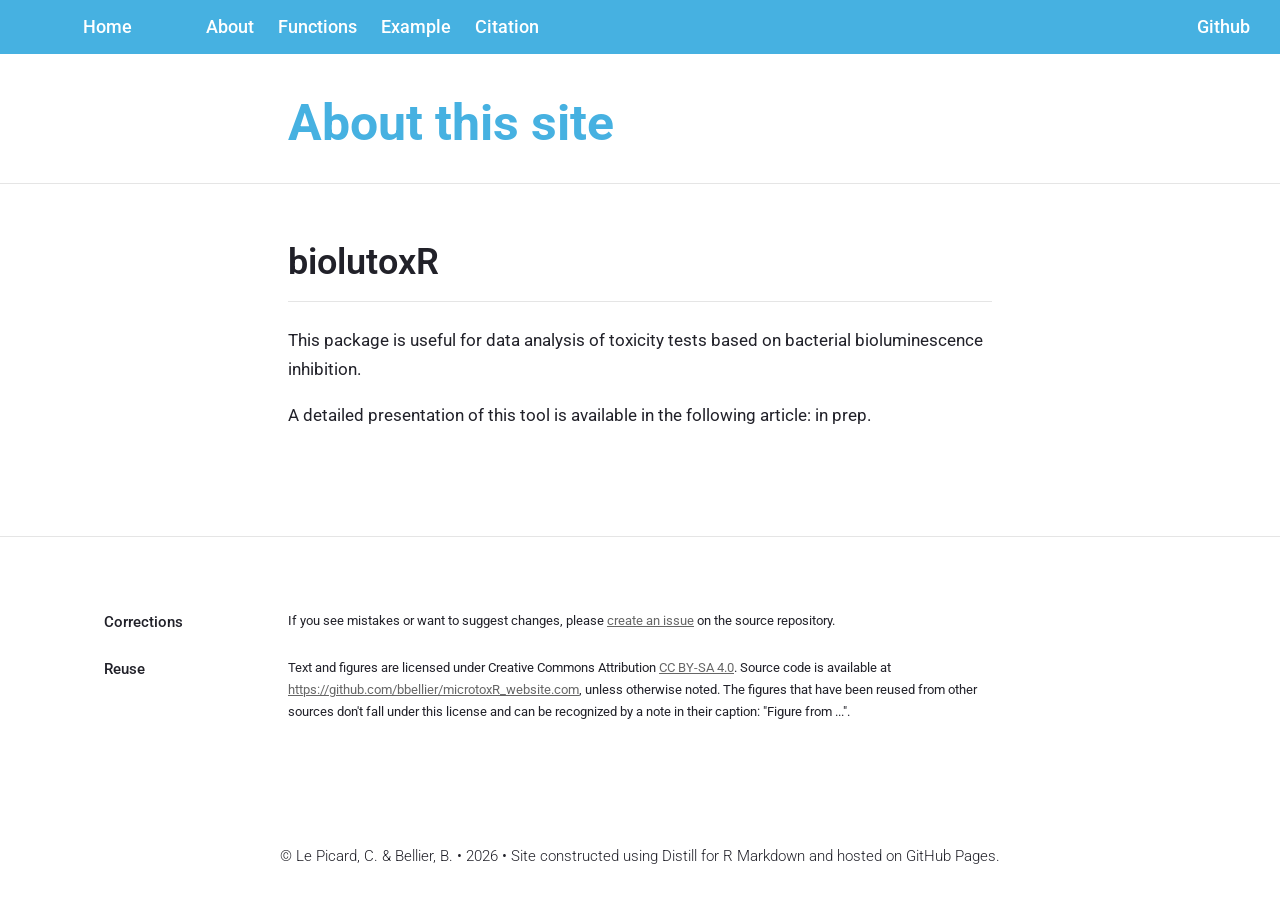
==== docs/about.html @ 43987e62 "Initial commit" ====
<!DOCTYPE html>

<html xmlns="http://www.w3.org/1999/xhtml" lang="" xml:lang="">

<head>
  <meta charset="utf-8"/>
  <meta name="viewport" content="width=device-width, initial-scale=1"/>
  <meta http-equiv="X-UA-Compatible" content="IE=Edge,chrome=1"/>
  <meta name="generator" content="distill" />

  <style type="text/css">
  /* Hide doc at startup (prevent jankiness while JS renders/transforms) */
  body {
    visibility: hidden;
  }
  </style>

 <!--radix_placeholder_import_source-->
 <!--/radix_placeholder_import_source-->

<style type="text/css">code{white-space: pre;}</style>
<style type="text/css" data-origin="pandoc">
pre > code.sourceCode { white-space: pre; position: relative; }
pre > code.sourceCode > span { line-height: 1.25; }
pre > code.sourceCode > span:empty { height: 1.2em; }
.sourceCode { overflow: visible; }
code.sourceCode > span { color: inherit; text-decoration: inherit; }
div.sourceCode { margin: 1em 0; }
pre.sourceCode { margin: 0; }
@media screen {
div.sourceCode { overflow: auto; }
}
@media print {
pre > code.sourceCode { white-space: pre-wrap; }
pre > code.sourceCode > span { text-indent: -5em; padding-left: 5em; }
}
pre.numberSource code
  { counter-reset: source-line 0; }
pre.numberSource code > span
  { position: relative; left: -4em; counter-increment: source-line; }
pre.numberSource code > span > a:first-child::before
  { content: counter(source-line);
    position: relative; left: -1em; text-align: right; vertical-align: baseline;
    border: none; display: inline-block;
    -webkit-touch-callout: none; -webkit-user-select: none;
    -khtml-user-select: none; -moz-user-select: none;
    -ms-user-select: none; user-select: none;
    padding: 0 4px; width: 4em;
    color: #aaaaaa;
  }
pre.numberSource { margin-left: 3em; border-left: 1px solid #aaaaaa;  padding-left: 4px; }
div.sourceCode
  { color: #00769e; background-color: #f1f3f5; }
@media screen {
pre > code.sourceCode > span > a:first-child::before { text-decoration: underline; }
}
code span { color: #00769e; } /* Normal */
code span.al { color: #ad0000; } /* Alert */
code span.an { color: #5e5e5e; } /* Annotation */
code span.at { color: #657422; } /* Attribute */
code span.bn { color: #ad0000; } /* BaseN */
code span.bu { } /* BuiltIn */
code span.cf { color: #00769e; } /* ControlFlow */
code span.ch { color: #20794d; } /* Char */
code span.cn { color: #8f5902; } /* Constant */
code span.co { color: #5e5e5e; } /* Comment */
code span.cv { color: #5e5e5e; font-style: italic; } /* CommentVar */
code span.do { color: #5e5e5e; font-style: italic; } /* Documentation */
code span.dt { color: #ad0000; } /* DataType */
code span.dv { color: #ad0000; } /* DecVal */
code span.er { color: #ad0000; } /* Error */
code span.ex { } /* Extension */
code span.fl { color: #ad0000; } /* Float */
code span.fu { color: #4758ab; } /* Function */
code span.im { } /* Import */
code span.in { color: #5e5e5e; } /* Information */
code span.kw { color: #00769e; } /* Keyword */
code span.op { color: #5e5e5e; } /* Operator */
code span.ot { color: #00769e; } /* Other */
code span.pp { color: #ad0000; } /* Preprocessor */
code span.sc { color: #5e5e5e; } /* SpecialChar */
code span.ss { color: #20794d; } /* SpecialString */
code span.st { color: #20794d; } /* String */
code span.va { color: #111111; } /* Variable */
code span.vs { color: #20794d; } /* VerbatimString */
code span.wa { color: #5e5e5e; font-style: italic; } /* Warning */
</style>


  <!--radix_placeholder_meta_tags-->
  <title>Home: About this site</title>


  <link rel="license" href="https://creativecommons.org/licenses/by-sa/4.0/"/>
  <link rel="icon" type="image/vnd.microsoft.icon" href="icons/logo.ico"/>


  <!--  https://developers.facebook.com/docs/sharing/webmasters#markup -->
  <meta property="og:title" content="Home: About this site"/>
  <meta property="og:type" content="article"/>
  <meta property="og:locale" content="en_US"/>
  <meta property="og:site_name" content="Home"/>

  <!--  https://dev.twitter.com/cards/types/summary -->
  <meta property="twitter:card" content="summary"/>
  <meta property="twitter:title" content="Home: About this site"/>

  <!--/radix_placeholder_meta_tags-->
  <!--radix_placeholder_rmarkdown_metadata-->

  <script type="text/json" id="radix-rmarkdown-metadata">
  {"type":"list","attributes":{"names":{"type":"character","attributes":{},"value":["title","output"]}},"value":[{"type":"character","attributes":{},"value":["About this site"]},{"type":"list","attributes":{"names":{"type":"character","attributes":{},"value":["distill::distill_article"]}},"value":[{"type":"list","attributes":{"names":{"type":"character","attributes":{},"value":["toc"]}},"value":[{"type":"logical","attributes":{},"value":[false]}]}]}]}
  </script>
  <!--/radix_placeholder_rmarkdown_metadata-->
  <!--radix_placeholder_navigation_in_header-->
  <meta name="distill:offset" content=""/>

  <script type="application/javascript">

    window.headroom_prevent_pin = false;

    window.document.addEventListener("DOMContentLoaded", function (event) {

      // initialize headroom for banner
      var header = $('header').get(0);
      var headerHeight = header.offsetHeight;
      var headroom = new Headroom(header, {
        tolerance: 5,
        onPin : function() {
          if (window.headroom_prevent_pin) {
            window.headroom_prevent_pin = false;
            headroom.unpin();
          }
        }
      });
      headroom.init();
      if(window.location.hash)
        headroom.unpin();
      $(header).addClass('headroom--transition');

      // offset scroll location for banner on hash change
      // (see: https://github.com/WickyNilliams/headroom.js/issues/38)
      window.addEventListener("hashchange", function(event) {
        window.scrollTo(0, window.pageYOffset - (headerHeight + 25));
      });

      // responsive menu
      $('.distill-site-header').each(function(i, val) {
        var topnav = $(this);
        var toggle = topnav.find('.nav-toggle');
        toggle.on('click', function() {
          topnav.toggleClass('responsive');
        });
      });

      // nav dropdowns
      $('.nav-dropbtn').click(function(e) {
        $(this).next('.nav-dropdown-content').toggleClass('nav-dropdown-active');
        $(this).parent().siblings('.nav-dropdown')
           .children('.nav-dropdown-content').removeClass('nav-dropdown-active');
      });
      $("body").click(function(e){
        $('.nav-dropdown-content').removeClass('nav-dropdown-active');
      });
      $(".nav-dropdown").click(function(e){
        e.stopPropagation();
      });
    });
  </script>

  <style type="text/css">

  /* Theme (user-documented overrideables for nav appearance) */

  .distill-site-nav {
    color: rgba(255, 255, 255, 0.8);
    background-color: #0F2E3D;
    font-size: 15px;
    font-weight: 300;
  }

  .distill-site-nav a {
    color: inherit;
    text-decoration: none;
  }

  .distill-site-nav a:hover {
    color: white;
  }

  @media print {
    .distill-site-nav {
      display: none;
    }
  }

  .distill-site-header {

  }

  .distill-site-footer {

  }


  /* Site Header */

  .distill-site-header {
    width: 100%;
    box-sizing: border-box;
    z-index: 3;
  }

  .distill-site-header .nav-left {
    display: inline-block;
    margin-left: 8px;
  }

  @media screen and (max-width: 768px) {
    .distill-site-header .nav-left {
      margin-left: 0;
    }
  }


  .distill-site-header .nav-right {
    float: right;
    margin-right: 8px;
  }

  .distill-site-header a,
  .distill-site-header .title {
    display: inline-block;
    text-align: center;
    padding: 14px 10px 14px 10px;
  }

  .distill-site-header .title {
    font-size: 18px;
    min-width: 150px;
  }

  .distill-site-header .logo {
    padding: 0;
  }

  .distill-site-header .logo img {
    display: none;
    max-height: 20px;
    width: auto;
    margin-bottom: -4px;
  }

  .distill-site-header .nav-image img {
    max-height: 18px;
    width: auto;
    display: inline-block;
    margin-bottom: -3px;
  }



  @media screen and (min-width: 1000px) {
    .distill-site-header .logo img {
      display: inline-block;
    }
    .distill-site-header .nav-left {
      margin-left: 20px;
    }
    .distill-site-header .nav-right {
      margin-right: 20px;
    }
    .distill-site-header .title {
      padding-left: 12px;
    }
  }


  .distill-site-header .nav-toggle {
    display: none;
  }

  .nav-dropdown {
    display: inline-block;
    position: relative;
  }

  .nav-dropdown .nav-dropbtn {
    border: none;
    outline: none;
    color: rgba(255, 255, 255, 0.8);
    padding: 16px 10px;
    background-color: transparent;
    font-family: inherit;
    font-size: inherit;
    font-weight: inherit;
    margin: 0;
    margin-top: 1px;
    z-index: 2;
  }

  .nav-dropdown-content {
    display: none;
    position: absolute;
    background-color: white;
    min-width: 200px;
    border: 1px solid rgba(0,0,0,0.15);
    border-radius: 4px;
    box-shadow: 0px 8px 16px 0px rgba(0,0,0,0.1);
    z-index: 1;
    margin-top: 2px;
    white-space: nowrap;
    padding-top: 4px;
    padding-bottom: 4px;
  }

  .nav-dropdown-content hr {
    margin-top: 4px;
    margin-bottom: 4px;
    border: none;
    border-bottom: 1px solid rgba(0, 0, 0, 0.1);
  }

  .nav-dropdown-active {
    display: block;
  }

  .nav-dropdown-content a, .nav-dropdown-content .nav-dropdown-header {
    color: black;
    padding: 6px 24px;
    text-decoration: none;
    display: block;
    text-align: left;
  }

  .nav-dropdown-content .nav-dropdown-header {
    display: block;
    padding: 5px 24px;
    padding-bottom: 0;
    text-transform: uppercase;
    font-size: 14px;
    color: #999999;
    white-space: nowrap;
  }

  .nav-dropdown:hover .nav-dropbtn {
    color: white;
  }

  .nav-dropdown-content a:hover {
    background-color: #ddd;
    color: black;
  }

  .nav-right .nav-dropdown-content {
    margin-left: -45%;
    right: 0;
  }

  @media screen and (max-width: 768px) {
    .distill-site-header a, .distill-site-header .nav-dropdown  {display: none;}
    .distill-site-header a.nav-toggle {
      float: right;
      display: block;
    }
    .distill-site-header .title {
      margin-left: 0;
    }
    .distill-site-header .nav-right {
      margin-right: 0;
    }
    .distill-site-header {
      overflow: hidden;
    }
    .nav-right .nav-dropdown-content {
      margin-left: 0;
    }
  }


  @media screen and (max-width: 768px) {
    .distill-site-header.responsive {position: relative; min-height: 500px; }
    .distill-site-header.responsive a.nav-toggle {
      position: absolute;
      right: 0;
      top: 0;
    }
    .distill-site-header.responsive a,
    .distill-site-header.responsive .nav-dropdown {
      display: block;
      text-align: left;
    }
    .distill-site-header.responsive .nav-left,
    .distill-site-header.responsive .nav-right {
      width: 100%;
    }
    .distill-site-header.responsive .nav-dropdown {float: none;}
    .distill-site-header.responsive .nav-dropdown-content {position: relative;}
    .distill-site-header.responsive .nav-dropdown .nav-dropbtn {
      display: block;
      width: 100%;
      text-align: left;
    }
  }

  /* Site Footer */

  .distill-site-footer {
    width: 100%;
    overflow: hidden;
    box-sizing: border-box;
    z-index: 3;
    margin-top: 30px;
    padding-top: 30px;
    padding-bottom: 30px;
    text-align: center;
  }

  /* Headroom */

  d-title {
    padding-top: 6rem;
  }

  @media print {
    d-title {
      padding-top: 4rem;
    }
  }

  .headroom {
    z-index: 1000;
    position: fixed;
    top: 0;
    left: 0;
    right: 0;
  }

  .headroom--transition {
    transition: all .4s ease-in-out;
  }

  .headroom--unpinned {
    top: -100px;
  }

  .headroom--pinned {
    top: 0;
  }

  /* adjust viewport for navbar height */
  /* helps vertically center bootstrap (non-distill) content */
  .min-vh-100 {
    min-height: calc(100vh - 100px) !important;
  }

  </style>

  <script src="site_libs/jquery-3.6.0/jquery-3.6.0.min.js"></script>
  <link href="site_libs/font-awesome-6.4.2/css/all.min.css" rel="stylesheet"/>
  <link href="site_libs/font-awesome-6.4.2/css/v4-shims.min.css" rel="stylesheet"/>
  <script src="site_libs/headroom-0.9.4/headroom.min.js"></script>
  <!--/radix_placeholder_navigation_in_header-->
  <!--radix_placeholder_distill-->

  <style type="text/css">

  body {
    background-color: white;
  }

  .pandoc-table {
    width: 100%;
  }

  .pandoc-table>caption {
    margin-bottom: 10px;
  }

  .pandoc-table th:not([align]) {
    text-align: left;
  }

  .pagedtable-footer {
    font-size: 15px;
  }

  d-byline .byline {
    grid-template-columns: 2fr 2fr;
  }

  d-byline .byline h3 {
    margin-block-start: 1.5em;
  }

  d-byline .byline .authors-affiliations h3 {
    margin-block-start: 0.5em;
  }

  .authors-affiliations .orcid-id {
    width: 16px;
    height:16px;
    margin-left: 4px;
    margin-right: 4px;
    vertical-align: middle;
    padding-bottom: 2px;
  }

  d-title .dt-tags {
    margin-top: 1em;
    grid-column: text;
  }

  .dt-tags .dt-tag {
    text-decoration: none;
    display: inline-block;
    color: rgba(0,0,0,0.6);
    padding: 0em 0.4em;
    margin-right: 0.5em;
    margin-bottom: 0.4em;
    font-size: 70%;
    border: 1px solid rgba(0,0,0,0.2);
    border-radius: 3px;
    text-transform: uppercase;
    font-weight: 500;
  }

  d-article table.gt_table td,
  d-article table.gt_table th {
    border-bottom: none;
    font-size: 100%;
  }

  .html-widget {
    margin-bottom: 2.0em;
  }

  .l-screen-inset {
    padding-right: 16px;
  }

  .l-screen .caption {
    margin-left: 10px;
  }

  .shaded {
    background: rgb(247, 247, 247);
    padding-top: 20px;
    padding-bottom: 20px;
    border-top: 1px solid rgba(0, 0, 0, 0.1);
    border-bottom: 1px solid rgba(0, 0, 0, 0.1);
  }

  .shaded .html-widget {
    margin-bottom: 0;
    border: 1px solid rgba(0, 0, 0, 0.1);
  }

  .shaded .shaded-content {
    background: white;
  }

  .text-output {
    margin-top: 0;
    line-height: 1.5em;
  }

  .hidden {
    display: none !important;
  }

  hr.section-separator {
    border: none;
    border-top: 1px solid rgba(0, 0, 0, 0.1);
    margin: 0px;
  }


  d-byline {
    border-top: none;
  }

  d-article {
    padding-top: 2.5rem;
    padding-bottom: 30px;
    border-top: none;
  }

  d-appendix {
    padding-top: 30px;
  }

  d-article>p>img {
    width: 100%;
  }

  d-article h2 {
    margin: 1rem 0 1.5rem 0;
  }

  d-article h3 {
    margin-top: 1.5rem;
  }

  d-article iframe {
    border: 1px solid rgba(0, 0, 0, 0.1);
    margin-bottom: 2.0em;
    width: 100%;
  }

  /* Tweak code blocks */

  d-article div.sourceCode code,
  d-article pre code {
    font-family: Consolas, Monaco, 'Andale Mono', 'Ubuntu Mono', monospace;
  }

  d-article pre,
  d-article div.sourceCode,
  d-article div.sourceCode pre {
    overflow: auto;
  }

  d-article div.sourceCode {
    background-color: white;
  }

  d-article div.sourceCode pre {
    padding-left: 10px;
    font-size: 12px;
    border-left: 2px solid rgba(0,0,0,0.1);
  }

  d-article pre {
    font-size: 12px;
    color: black;
    background: none;
    margin-top: 0;
    text-align: left;
    white-space: pre;
    word-spacing: normal;
    word-break: normal;
    word-wrap: normal;
    line-height: 1.5;

    -moz-tab-size: 4;
    -o-tab-size: 4;
    tab-size: 4;

    -webkit-hyphens: none;
    -moz-hyphens: none;
    -ms-hyphens: none;
    hyphens: none;
  }

  d-article pre a {
    border-bottom: none;
  }

  d-article pre a:hover {
    border-bottom: none;
    text-decoration: underline;
  }

  d-article details {
    grid-column: text;
    margin-bottom: 0.8em;
  }

  @media(min-width: 768px) {

  d-article pre,
  d-article div.sourceCode,
  d-article div.sourceCode pre {
    overflow: visible !important;
  }

  d-article div.sourceCode pre {
    padding-left: 18px;
    font-size: 14px;
  }

  /* tweak for Pandoc numbered line within distill */
  d-article pre.numberSource code > span {
      left: -2em;
  }

  d-article pre {
    font-size: 14px;
  }

  }

  figure img.external {
    background: white;
    border: 1px solid rgba(0, 0, 0, 0.1);
    box-shadow: 0 1px 8px rgba(0, 0, 0, 0.1);
    padding: 18px;
    box-sizing: border-box;
  }

  /* CSS for d-contents */

  .d-contents {
    grid-column: text;
    color: rgba(0,0,0,0.8);
    font-size: 0.9em;
    padding-bottom: 1em;
    margin-bottom: 1em;
    padding-bottom: 0.5em;
    margin-bottom: 1em;
    padding-left: 0.25em;
    justify-self: start;
  }

  @media(min-width: 1000px) {
    .d-contents.d-contents-float {
      height: 0;
      grid-column-start: 1;
      grid-column-end: 4;
      justify-self: center;
      padding-right: 3em;
      padding-left: 2em;
    }
  }

  .d-contents nav h3 {
    font-size: 18px;
    margin-top: 0;
    margin-bottom: 1em;
  }

  .d-contents li {
    list-style-type: none
  }

  .d-contents nav > ul {
    padding-left: 0;
  }

  .d-contents ul {
    padding-left: 1em
  }

  .d-contents nav ul li {
    margin-top: 0.6em;
    margin-bottom: 0.2em;
  }

  .d-contents nav a {
    font-size: 13px;
    border-bottom: none;
    text-decoration: none
    color: rgba(0, 0, 0, 0.8);
  }

  .d-contents nav a:hover {
    text-decoration: underline solid rgba(0, 0, 0, 0.6)
  }

  .d-contents nav > ul > li > a {
    font-weight: 600;
  }

  .d-contents nav > ul > li > ul {
    font-weight: inherit;
  }

  .d-contents nav > ul > li > ul > li {
    margin-top: 0.2em;
  }


  .d-contents nav ul {
    margin-top: 0;
    margin-bottom: 0.25em;
  }

  .d-article-with-toc h2:nth-child(2) {
    margin-top: 0;
  }


  /* Figure */

  .figure {
    position: relative;
    margin-bottom: 2.5em;
    margin-top: 1.5em;
  }

  .figure .caption {
    color: rgba(0, 0, 0, 0.6);
    font-size: 12px;
    line-height: 1.5em;
  }

  .figure img.external {
    background: white;
    border: 1px solid rgba(0, 0, 0, 0.1);
    box-shadow: 0 1px 8px rgba(0, 0, 0, 0.1);
    padding: 18px;
    box-sizing: border-box;
  }

  .figure .caption a {
    color: rgba(0, 0, 0, 0.6);
  }

  .figure .caption b,
  .figure .caption strong, {
    font-weight: 600;
    color: rgba(0, 0, 0, 1.0);
  }

  /* Citations */

  d-article .citation {
    color: inherit;
    cursor: inherit;
  }

  div.hanging-indent{
    margin-left: 1em; text-indent: -1em;
  }

  /* Citation hover box */

  .tippy-box[data-theme~=light-border] {
    background-color: rgba(250, 250, 250, 0.95);
  }

  .tippy-content > p {
    margin-bottom: 0;
    padding: 2px;
  }


  /* Tweak 1000px media break to show more text */

  @media(min-width: 1000px) {
    .base-grid,
    distill-header,
    d-title,
    d-abstract,
    d-article,
    d-appendix,
    distill-appendix,
    d-byline,
    d-footnote-list,
    d-citation-list,
    distill-footer {
      grid-template-columns: [screen-start] 1fr [page-start kicker-start] 80px [middle-start] 50px [text-start kicker-end] 65px 65px 65px 65px 65px 65px 65px 65px [text-end gutter-start] 65px [middle-end] 65px [page-end gutter-end] 1fr [screen-end];
      grid-column-gap: 16px;
    }

    .grid {
      grid-column-gap: 16px;
    }

    d-article {
      font-size: 1.06rem;
      line-height: 1.7em;
    }
    figure .caption, .figure .caption, figure figcaption {
      font-size: 13px;
    }
  }

  @media(min-width: 1180px) {
    .base-grid,
    distill-header,
    d-title,
    d-abstract,
    d-article,
    d-appendix,
    distill-appendix,
    d-byline,
    d-footnote-list,
    d-citation-list,
    distill-footer {
      grid-template-columns: [screen-start] 1fr [page-start kicker-start] 60px [middle-start] 60px [text-start kicker-end] 60px 60px 60px 60px 60px 60px 60px 60px [text-end gutter-start] 60px [middle-end] 60px [page-end gutter-end] 1fr [screen-end];
      grid-column-gap: 32px;
    }

    .grid {
      grid-column-gap: 32px;
    }
  }


  /* Get the citation styles for the appendix (not auto-injected on render since
     we do our own rendering of the citation appendix) */

  d-appendix .citation-appendix,
  .d-appendix .citation-appendix {
    font-size: 11px;
    line-height: 15px;
    border-left: 1px solid rgba(0, 0, 0, 0.1);
    padding-left: 18px;
    border: 1px solid rgba(0,0,0,0.1);
    background: rgba(0, 0, 0, 0.02);
    padding: 10px 18px;
    border-radius: 3px;
    color: rgba(150, 150, 150, 1);
    overflow: hidden;
    margin-top: -12px;
    white-space: pre-wrap;
    word-wrap: break-word;
  }

  /* Include appendix styles here so they can be overridden */

  d-appendix {
    contain: layout style;
    font-size: 0.8em;
    line-height: 1.7em;
    margin-top: 60px;
    margin-bottom: 0;
    border-top: 1px solid rgba(0, 0, 0, 0.1);
    color: rgba(0,0,0,0.5);
    padding-top: 60px;
    padding-bottom: 48px;
  }

  d-appendix h3 {
    grid-column: page-start / text-start;
    font-size: 15px;
    font-weight: 500;
    margin-top: 1em;
    margin-bottom: 0;
    color: rgba(0,0,0,0.65);
  }

  d-appendix h3 + * {
    margin-top: 1em;
  }

  d-appendix ol {
    padding: 0 0 0 15px;
  }

  @media (min-width: 768px) {
    d-appendix ol {
      padding: 0 0 0 30px;
      margin-left: -30px;
    }
  }

  d-appendix li {
    margin-bottom: 1em;
  }

  d-appendix a {
    color: rgba(0, 0, 0, 0.6);
  }

  d-appendix > * {
    grid-column: text;
  }

  d-appendix > d-footnote-list,
  d-appendix > d-citation-list,
  d-appendix > distill-appendix {
    grid-column: screen;
  }

  /* Include footnote styles here so they can be overridden */

  d-footnote-list {
    contain: layout style;
  }

  d-footnote-list > * {
    grid-column: text;
  }

  d-footnote-list a.footnote-backlink {
    color: rgba(0,0,0,0.3);
    padding-left: 0.5em;
  }



  /* Anchor.js */

  .anchorjs-link {
    /*transition: all .25s linear; */
    text-decoration: none;
    border-bottom: none;
  }
  *:hover > .anchorjs-link {
    margin-left: -1.125em !important;
    text-decoration: none;
    border-bottom: none;
  }

  /* Social footer */

  .social_footer {
    margin-top: 30px;
    margin-bottom: 0;
    color: rgba(0,0,0,0.67);
  }

  .disqus-comments {
    margin-right: 30px;
  }

  .disqus-comment-count {
    border-bottom: 1px solid rgba(0, 0, 0, 0.4);
    cursor: pointer;
  }

  #disqus_thread {
    margin-top: 30px;
  }

  .article-sharing a {
    border-bottom: none;
    margin-right: 8px;
  }

  .article-sharing a:hover {
    border-bottom: none;
  }

  .sidebar-section.subscribe {
    font-size: 12px;
    line-height: 1.6em;
  }

  .subscribe p {
    margin-bottom: 0.5em;
  }


  .article-footer .subscribe {
    font-size: 15px;
    margin-top: 45px;
  }


  .sidebar-section.custom {
    font-size: 12px;
    line-height: 1.6em;
  }

  .custom p {
    margin-bottom: 0.5em;
  }

  /* Styles for listing layout (hide title) */
  .layout-listing d-title, .layout-listing .d-title {
    display: none;
  }

  /* Styles for posts lists (not auto-injected) */


  .posts-with-sidebar {
    padding-left: 45px;
    padding-right: 45px;
  }

  .posts-list .description h2,
  .posts-list .description p {
    font-family: -apple-system, BlinkMacSystemFont, "Segoe UI", Roboto, Oxygen, Ubuntu, Cantarell, "Fira Sans", "Droid Sans", "Helvetica Neue", Arial, sans-serif;
  }

  .posts-list .description h2 {
    font-weight: 700;
    border-bottom: none;
    padding-bottom: 0;
  }

  .posts-list h2.post-tag {
    border-bottom: 1px solid rgba(0, 0, 0, 0.2);
    padding-bottom: 12px;
  }
  .posts-list {
    margin-top: 60px;
    margin-bottom: 24px;
  }

  .posts-list .post-preview {
    text-decoration: none;
    overflow: hidden;
    display: block;
    border-bottom: 1px solid rgba(0, 0, 0, 0.1);
    padding: 24px 0;
  }

  .post-preview-last {
    border-bottom: none !important;
  }

  .posts-list .posts-list-caption {
    grid-column: screen;
    font-weight: 400;
  }

  .posts-list .post-preview h2 {
    margin: 0 0 6px 0;
    line-height: 1.2em;
    font-style: normal;
    font-size: 24px;
  }

  .posts-list .post-preview p {
    margin: 0 0 12px 0;
    line-height: 1.4em;
    font-size: 16px;
  }

  .posts-list .post-preview .thumbnail {
    box-sizing: border-box;
    margin-bottom: 24px;
    position: relative;
    max-width: 500px;
  }
  .posts-list .post-preview img {
    width: 100%;
    display: block;
  }

  .posts-list .metadata {
    font-size: 12px;
    line-height: 1.4em;
    margin-bottom: 18px;
  }

  .posts-list .metadata > * {
    display: inline-block;
  }

  .posts-list .metadata .publishedDate {
    margin-right: 2em;
  }

  .posts-list .metadata .dt-authors {
    display: block;
    margin-top: 0.3em;
    margin-right: 2em;
  }

  .posts-list .dt-tags {
    display: block;
    line-height: 1em;
  }

  .posts-list .dt-tags .dt-tag {
    display: inline-block;
    color: rgba(0,0,0,0.6);
    padding: 0.3em 0.4em;
    margin-right: 0.2em;
    margin-bottom: 0.4em;
    font-size: 60%;
    border: 1px solid rgba(0,0,0,0.2);
    border-radius: 3px;
    text-transform: uppercase;
    font-weight: 500;
  }

  .posts-list img {
    opacity: 1;
  }

  .posts-list img[data-src] {
    opacity: 0;
  }

  .posts-more {
    clear: both;
  }


  .posts-sidebar {
    font-size: 16px;
  }

  .posts-sidebar h3 {
    font-size: 16px;
    margin-top: 0;
    margin-bottom: 0.5em;
    font-weight: 400;
    text-transform: uppercase;
  }

  .sidebar-section {
    margin-bottom: 30px;
  }

  .categories ul {
    list-style-type: none;
    margin: 0;
    padding: 0;
  }

  .categories li {
    color: rgba(0, 0, 0, 0.8);
    margin-bottom: 0;
  }

  .categories li>a {
    border-bottom: none;
  }

  .categories li>a:hover {
    border-bottom: 1px solid rgba(0, 0, 0, 0.4);
  }

  .categories .active {
    font-weight: 600;
  }

  .categories .category-count {
    color: rgba(0, 0, 0, 0.4);
  }


  @media(min-width: 768px) {
    .posts-list .post-preview h2 {
      font-size: 26px;
    }
    .posts-list .post-preview .thumbnail {
      float: right;
      width: 30%;
      margin-bottom: 0;
    }
    .posts-list .post-preview .description {
      float: left;
      width: 45%;
    }
    .posts-list .post-preview .metadata {
      float: left;
      width: 20%;
      margin-top: 8px;
    }
    .posts-list .post-preview p {
      margin: 0 0 12px 0;
      line-height: 1.5em;
      font-size: 16px;
    }
    .posts-with-sidebar .posts-list {
      float: left;
      width: 75%;
    }
    .posts-with-sidebar .posts-sidebar {
      float: right;
      width: 20%;
      margin-top: 60px;
      padding-top: 24px;
      padding-bottom: 24px;
    }
  }


  /* Improve display for browsers without grid (IE/Edge <= 15) */

  .downlevel {
    line-height: 1.6em;
    font-family: -apple-system, BlinkMacSystemFont, "Segoe UI", Roboto, Oxygen, Ubuntu, Cantarell, "Fira Sans", "Droid Sans", "Helvetica Neue", Arial, sans-serif;
    margin: 0;
  }

  .downlevel .d-title {
    padding-top: 6rem;
    padding-bottom: 1.5rem;
  }

  .downlevel .d-title h1 {
    font-size: 50px;
    font-weight: 700;
    line-height: 1.1em;
    margin: 0 0 0.5rem;
  }

  .downlevel .d-title p {
    font-weight: 300;
    font-size: 1.2rem;
    line-height: 1.55em;
    margin-top: 0;
  }

  .downlevel .d-byline {
    padding-top: 0.8em;
    padding-bottom: 0.8em;
    font-size: 0.8rem;
    line-height: 1.8em;
  }

  .downlevel .section-separator {
    border: none;
    border-top: 1px solid rgba(0, 0, 0, 0.1);
  }

  .downlevel .d-article {
    font-size: 1.06rem;
    line-height: 1.7em;
    padding-top: 1rem;
    padding-bottom: 2rem;
  }


  .downlevel .d-appendix {
    padding-left: 0;
    padding-right: 0;
    max-width: none;
    font-size: 0.8em;
    line-height: 1.7em;
    margin-bottom: 0;
    color: rgba(0,0,0,0.5);
    padding-top: 40px;
    padding-bottom: 48px;
  }

  .downlevel .footnotes ol {
    padding-left: 13px;
  }

  .downlevel .base-grid,
  .downlevel .distill-header,
  .downlevel .d-title,
  .downlevel .d-abstract,
  .downlevel .d-article,
  .downlevel .d-appendix,
  .downlevel .distill-appendix,
  .downlevel .d-byline,
  .downlevel .d-footnote-list,
  .downlevel .d-citation-list,
  .downlevel .distill-footer,
  .downlevel .appendix-bottom,
  .downlevel .posts-container {
    padding-left: 40px;
    padding-right: 40px;
  }

  @media(min-width: 768px) {
    .downlevel .base-grid,
    .downlevel .distill-header,
    .downlevel .d-title,
    .downlevel .d-abstract,
    .downlevel .d-article,
    .downlevel .d-appendix,
    .downlevel .distill-appendix,
    .downlevel .d-byline,
    .downlevel .d-footnote-list,
    .downlevel .d-citation-list,
    .downlevel .distill-footer,
    .downlevel .appendix-bottom,
    .downlevel .posts-container {
    padding-left: 150px;
    padding-right: 150px;
    max-width: 900px;
  }
  }

  .downlevel pre code {
    display: block;
    border-left: 2px solid rgba(0, 0, 0, .1);
    padding: 0 0 0 20px;
    font-size: 14px;
  }

  .downlevel code, .downlevel pre {
    color: black;
    background: none;
    font-family: Consolas, Monaco, 'Andale Mono', 'Ubuntu Mono', monospace;
    text-align: left;
    white-space: pre;
    word-spacing: normal;
    word-break: normal;
    word-wrap: normal;
    line-height: 1.5;

    -moz-tab-size: 4;
    -o-tab-size: 4;
    tab-size: 4;

    -webkit-hyphens: none;
    -moz-hyphens: none;
    -ms-hyphens: none;
    hyphens: none;
  }

  .downlevel .posts-list .post-preview {
    color: inherit;
  }



  </style>

  <script type="application/javascript">

  function is_downlevel_browser() {
    if (bowser.isUnsupportedBrowser({ msie: "12", msedge: "16"},
                                   window.navigator.userAgent)) {
      return true;
    } else {
      return window.load_distill_framework === undefined;
    }
  }

  // show body when load is complete
  function on_load_complete() {

    // add anchors
    if (window.anchors) {
      window.anchors.options.placement = 'left';
      window.anchors.add('d-article > h2, d-article > h3, d-article > h4, d-article > h5');
    }


    // set body to visible
    document.body.style.visibility = 'visible';

    // force redraw for leaflet widgets
    if (window.HTMLWidgets) {
      var maps = window.HTMLWidgets.findAll(".leaflet");
      $.each(maps, function(i, el) {
        var map = this.getMap();
        map.invalidateSize();
        map.eachLayer(function(layer) {
          if (layer instanceof L.TileLayer)
            layer.redraw();
        });
      });
    }

    // trigger 'shown' so htmlwidgets resize
    $('d-article').trigger('shown');
  }

  function init_distill() {

    init_common();

    // create front matter
    var front_matter = $('<d-front-matter></d-front-matter>');
    $('#distill-front-matter').wrap(front_matter);

    // create d-title
    $('.d-title').changeElementType('d-title');

    // separator
    var separator = '<hr class="section-separator" style="clear: both"/>';
    // prepend separator above appendix
    $('.d-byline').before(separator);
    $('.d-article').before(separator);

    // create d-byline
    var byline = $('<d-byline></d-byline>');
    $('.d-byline').replaceWith(byline);

    // create d-article
    var article = $('<d-article></d-article>');
    $('.d-article').wrap(article).children().unwrap();

    // move posts container into article
    $('.posts-container').appendTo($('d-article'));

    // create d-appendix
    $('.d-appendix').changeElementType('d-appendix');

    // flag indicating that we have appendix items
    var appendix = $('.appendix-bottom').children('h3').length > 0;

    // replace footnotes with <d-footnote>
    $('.footnote-ref').each(function(i, val) {
      appendix = true;
      var href = $(this).attr('href');
      var id = href.replace('#', '');
      var fn = $('#' + id);
      var fn_p = $('#' + id + '>p');
      fn_p.find('.footnote-back').remove();
      var text = fn_p.html();
      var dtfn = $('<d-footnote></d-footnote>');
      dtfn.html(text);
      $(this).replaceWith(dtfn);
    });
    // remove footnotes
    $('.footnotes').remove();

    // move refs into #references-listing
    $('#references-listing').replaceWith($('#refs'));

    $('h1.appendix, h2.appendix').each(function(i, val) {
      $(this).changeElementType('h3');
    });
    $('h3.appendix').each(function(i, val) {
      var id = $(this).attr('id');
      $('.d-contents a[href="#' + id + '"]').parent().remove();
      appendix = true;
      $(this).nextUntil($('h1, h2, h3')).addBack().appendTo($('d-appendix'));
    });

    // show d-appendix if we have appendix content
    $("d-appendix").css('display', appendix ? 'grid' : 'none');

    // localize layout chunks to just output
    $('.layout-chunk').each(function(i, val) {

      // capture layout
      var layout = $(this).attr('data-layout');

      // apply layout to markdown level block elements
      var elements = $(this).children().not('details, div.sourceCode, pre, script');
      elements.each(function(i, el) {
        var layout_div = $('<div class="' + layout + '"></div>');
        if (layout_div.hasClass('shaded')) {
          var shaded_content = $('<div class="shaded-content"></div>');
          $(this).wrap(shaded_content);
          $(this).parent().wrap(layout_div);
        } else {
          $(this).wrap(layout_div);
        }
      });


      // unwrap the layout-chunk div
      $(this).children().unwrap();
    });

    // remove code block used to force  highlighting css
    $('.distill-force-highlighting-css').parent().remove();

    // remove empty line numbers inserted by pandoc when using a
    // custom syntax highlighting theme, except when numbering line
    // in code chunk
    $('pre:not(.numberLines) code.sourceCode a:empty').remove();

    // load distill framework
    load_distill_framework();

    // wait for window.distillRunlevel == 4 to do post processing
    function distill_post_process() {

      if (!window.distillRunlevel || window.distillRunlevel < 4)
        return;

      // hide author/affiliations entirely if we have no authors
      var front_matter = JSON.parse($("#distill-front-matter").html());
      var have_authors = front_matter.authors && front_matter.authors.length > 0;
      if (!have_authors)
        $('d-byline').addClass('hidden');

      // article with toc class
      $('.d-contents').parent().addClass('d-article-with-toc');

      // strip links that point to #
      $('.authors-affiliations').find('a[href="#"]').removeAttr('href');

      // add orcid ids
      $('.authors-affiliations').find('.author').each(function(i, el) {
        var orcid_id = front_matter.authors[i].orcidID;
        var author_name = front_matter.authors[i].author
        if (orcid_id) {
          var a = $('<a></a>');
          a.attr('href', 'https://orcid.org/' + orcid_id);
          var img = $('<img></img>');
          img.addClass('orcid-id');
          img.attr('alt', author_name ? 'ORCID ID for ' + author_name : 'ORCID ID');
          img.attr('src','[data-uri]');
          a.append(img);
          $(this).append(a);
        }
      });

      // hide elements of author/affiliations grid that have no value
      function hide_byline_column(caption) {
        $('d-byline').find('h3:contains("' + caption + '")').parent().css('visibility', 'hidden');
      }

      // affiliations
      var have_affiliations = false;
      for (var i = 0; i<front_matter.authors.length; ++i) {
        var author = front_matter.authors[i];
        if (author.affiliation !== "&nbsp;") {
          have_affiliations = true;
          break;
        }
      }
      if (!have_affiliations)
        $('d-byline').find('h3:contains("Affiliations")').css('visibility', 'hidden');

      // published date
      if (!front_matter.publishedDate)
        hide_byline_column("Published");

      // document object identifier
      var doi = $('d-byline').find('h3:contains("DOI")');
      var doi_p = doi.next().empty();
      if (!front_matter.doi) {
        // if we have a citation and valid citationText then link to that
        if ($('#citation').length > 0 && front_matter.citationText) {
          doi.html('Citation');
          $('<a href="#citation"></a>')
            .text(front_matter.citationText)
            .appendTo(doi_p);
        } else {
          hide_byline_column("DOI");
        }
      } else {
        $('<a></a>')
           .attr('href', "https://doi.org/" + front_matter.doi)
           .html(front_matter.doi)
           .appendTo(doi_p);
      }

       // change plural form of authors/affiliations
      if (front_matter.authors.length === 1) {
        var grid = $('.authors-affiliations');
        grid.children('h3:contains("Authors")').text('Author');
        grid.children('h3:contains("Affiliations")').text('Affiliation');
      }

      // remove d-appendix and d-footnote-list local styles
      $('d-appendix > style:first-child').remove();
      $('d-footnote-list > style:first-child').remove();

      // move appendix-bottom entries to the bottom
      $('.appendix-bottom').appendTo('d-appendix').children().unwrap();
      $('.appendix-bottom').remove();

      // hoverable references
      $('span.citation[data-cites]').each(function() {
        const citeChild = $(this).children()[0]
        // Do not process if @xyz has been used without escaping and without bibliography activated
        // https://github.com/rstudio/distill/issues/466
        if (citeChild === undefined) return true

        if (citeChild.nodeName == "D-FOOTNOTE") {
          var fn = citeChild
          $(this).html(fn.shadowRoot.querySelector("sup"))
          $(this).id = fn.id
          fn.remove()
        }
        var refs = $(this).attr('data-cites').split(" ");
        var refHtml = refs.map(function(ref) {
          // Could use CSS.escape too here, we insure backward compatibility in navigator
          return "<p>" + $('div[id="ref-' + ref + '"]').html() + "</p>";
        }).join("\n");
        window.tippy(this, {
          allowHTML: true,
          content: refHtml,
          maxWidth: 500,
          interactive: true,
          interactiveBorder: 10,
          theme: 'light-border',
          placement: 'bottom-start'
        });
      });

      // fix footnotes in tables (#411)
      // replacing broken distill.pub feature
      $('table d-footnote').each(function() {
        // we replace internal showAtNode methode which is triggered when hovering a footnote
        this.hoverBox.showAtNode = function(node) {
          // ported from https://github.com/distillpub/template/pull/105/files
          calcOffset = function(elem) {
              let x = elem.offsetLeft;
              let y = elem.offsetTop;
              // Traverse upwards until an `absolute` element is found or `elem`
              // becomes null.
              while (elem = elem.offsetParent && elem.style.position != 'absolute') {
                  x += elem.offsetLeft;
                  y += elem.offsetTop;
              }

              return { left: x, top: y };
          }
          // https://developer.mozilla.org/en-US/docs/Web/API/HTMLElement/offsetTop
          const bbox = node.getBoundingClientRect();
          const offset = calcOffset(node);
          this.show([offset.left + bbox.width, offset.top + bbox.height]);
        }
      })

      // clear polling timer
      clearInterval(tid);

      // show body now that everything is ready
      on_load_complete();
    }

    var tid = setInterval(distill_post_process, 50);
    distill_post_process();

  }

  function init_downlevel() {

    init_common();

     // insert hr after d-title
    $('.d-title').after($('<hr class="section-separator"/>'));

    // check if we have authors
    var front_matter = JSON.parse($("#distill-front-matter").html());
    var have_authors = front_matter.authors && front_matter.authors.length > 0;

    // manage byline/border
    if (!have_authors)
      $('.d-byline').remove();
    $('.d-byline').after($('<hr class="section-separator"/>'));
    $('.d-byline a').remove();

    // remove toc
    $('.d-contents').remove();

    // move appendix elements
    $('h1.appendix, h2.appendix').each(function(i, val) {
      $(this).changeElementType('h3');
    });
    $('h3.appendix').each(function(i, val) {
      $(this).nextUntil($('h1, h2, h3')).addBack().appendTo($('.d-appendix'));
    });


    // inject headers into references and footnotes
    var refs_header = $('<h3></h3>');
    refs_header.text('References');
    $('#refs').prepend(refs_header);

    var footnotes_header = $('<h3></h3');
    footnotes_header.text('Footnotes');
    $('.footnotes').children('hr').first().replaceWith(footnotes_header);

    // move appendix-bottom entries to the bottom
    $('.appendix-bottom').appendTo('.d-appendix').children().unwrap();
    $('.appendix-bottom').remove();

    // remove appendix if it's empty
    if ($('.d-appendix').children().length === 0)
      $('.d-appendix').remove();

    // prepend separator above appendix
    $('.d-appendix').before($('<hr class="section-separator" style="clear: both"/>'));

    // trim code
    $('pre>code').each(function(i, val) {
      $(this).html($.trim($(this).html()));
    });

    // move posts-container right before article
    $('.posts-container').insertBefore($('.d-article'));

    $('body').addClass('downlevel');

    on_load_complete();
  }


  function init_common() {

    // jquery plugin to change element types
    (function($) {
      $.fn.changeElementType = function(newType) {
        var attrs = {};

        $.each(this[0].attributes, function(idx, attr) {
          attrs[attr.nodeName] = attr.nodeValue;
        });

        this.replaceWith(function() {
          return $("<" + newType + "/>", attrs).append($(this).contents());
        });
      };
    })(jQuery);

    // prevent underline for linked images
    $('a > img').parent().css({'border-bottom' : 'none'});

    // mark non-body figures created by knitr chunks as 100% width
    $('.layout-chunk').each(function(i, val) {
      var figures = $(this).find('img, .html-widget');
      // ignore leaflet img layers (#106)
      figures = figures.filter(':not(img[class*="leaflet"])')
      if ($(this).attr('data-layout') !== "l-body") {
        figures.css('width', '100%');
      } else {
        figures.css('max-width', '100%');
        figures.filter("[width]").each(function(i, val) {
          var fig = $(this);
          fig.css('width', fig.attr('width') + 'px');
        });

      }
    });

    // auto-append index.html to post-preview links in file: protocol
    // and in rstudio ide preview
    $('.post-preview').each(function(i, val) {
      if (window.location.protocol === "file:")
        $(this).attr('href', $(this).attr('href') + "index.html");
    });

    // get rid of index.html references in header
    if (window.location.protocol !== "file:") {
      $('.distill-site-header a[href]').each(function(i,val) {
        $(this).attr('href', $(this).attr('href').replace(/^index[.]html/, "./"));
      });
    }

    // add class to pandoc style tables
    $('tr.header').parent('thead').parent('table').addClass('pandoc-table');
    $('.kable-table').children('table').addClass('pandoc-table');

    // add figcaption style to table captions
    $('caption').parent('table').addClass("figcaption");

    // initialize posts list
    if (window.init_posts_list)
      window.init_posts_list();

    // implmement disqus comment link
    $('.disqus-comment-count').click(function() {
      window.headroom_prevent_pin = true;
      $('#disqus_thread').toggleClass('hidden');
      if (!$('#disqus_thread').hasClass('hidden')) {
        var offset = $(this).offset();
        $(window).resize();
        $('html, body').animate({
          scrollTop: offset.top - 35
        });
      }
    });
  }

  document.addEventListener('DOMContentLoaded', function() {
    if (is_downlevel_browser())
      init_downlevel();
    else
      window.addEventListener('WebComponentsReady', init_distill);
  });

  </script>

  <style type="text/css">
  /* base variables */

  /* Edit the CSS properties in this file to create a custom
     Distill theme. Only edit values in the right column
     for each row; values shown are the CSS defaults.
     To return any property to the default,
     you may set its value to: unset
     All rows must end with a semi-colon.                      */

  /* Optional: embed custom fonts here with `@import`          */
  /* This must remain at the top of this file.                 */



  html {
    /*-- Main font sizes --*/
    --title-size:      50px;
    --body-size:       1.06rem;
    --code-size:       14px;
    --aside-size:      12px;
    --fig-cap-size:    13px;
    /*-- Main font colors --*/
    --title-color:     #000000;
    --header-color:    rgba(0, 0, 0, 0.8);
    --body-color:      rgba(0, 0, 0, 0.8);
    --aside-color:     rgba(0, 0, 0, 0.6);
    --fig-cap-color:   rgba(0, 0, 0, 0.6);
    /*-- Specify custom fonts ~~~ must be imported above   --*/
    --heading-font:    sans-serif;
    --mono-font:       monospace;
    --body-font:       sans-serif;
    --navbar-font:     sans-serif;  /* websites + blogs only */
  }

  /*-- ARTICLE METADATA --*/
  d-byline {
    --heading-size:    0.6rem;
    --heading-color:   rgba(0, 0, 0, 0.5);
    --body-size:       0.8rem;
    --body-color:      rgba(0, 0, 0, 0.8);
  }

  /*-- ARTICLE TABLE OF CONTENTS --*/
  .d-contents {
    --heading-size:    18px;
    --contents-size:   13px;
  }

  /*-- ARTICLE APPENDIX --*/
  d-appendix {
    --heading-size:    15px;
    --heading-color:   rgba(0, 0, 0, 0.65);
    --text-size:       0.8em;
    --text-color:      rgba(0, 0, 0, 0.5);
  }

  /*-- WEBSITE HEADER + FOOTER --*/
  /* These properties only apply to Distill sites and blogs  */

  .distill-site-header {
    --title-size:       18px;
    --text-color:       rgba(255, 255, 255, 0.8);
    --text-size:        15px;
    --hover-color:      white;
    --bkgd-color:       #0F2E3D;
  }

  .distill-site-footer {
    --text-color:       rgba(255, 255, 255, 0.8);
    --text-size:        15px;
    --hover-color:      white;
    --bkgd-color:       #0F2E3D;
  }

  /*-- Additional custom styles --*/
  /* Add any additional CSS rules below                      */
  </style>
  <style type="text/css">/* Import des polices */
  @import url('https://fonts.googleapis.com/css2?family=Roboto:ital,wght@0,100;0,300;0,400;0,500;0,700;0,900;1,100;1,300;1,400;1,500;1,700;1,900&display=swap');

  /* Racine */
  :root {
    /* Polices */
    --font-body: "Roboto", "sans-serif";
    --font-header: "Roboto", "sans-serif";
    --font-mono: "Roboto", "sans-serif";
    /* Couleurs */
    --color-black:        #212129;
    --color-blue:         #46b1e1;
    --color-light-blue:   #e3f3fa;
    --color-white:        #ffffff;
  }

  html {
    /*-- Main font sizes --*/
    --title-size:      50px;
    --body-size:       1.06rem;
    --code-size:       14px;
    --aside-size:      12px;
    --fig-cap-size:    13px;
    /*-- Main font colors --*/
    --title-color:     var(--color-blue);
    --header-color:    var(--color-black);
    --body-color:      var(--color-black);
    /*-- Specify custom fonts --*/
    --heading-font:    var(--font-header);
    --mono-font:       var(--font-mono);
    --body-font:       var(--font-body);
    --navbar-font:     var(--font-header);
  }

  /*-- METADATA --*/
  d-byline {
    --heading-size:    0.6rem;
    --heading-color:   #212129;
    --body-size:       0.8rem;
    --body-color:      #212129;
  }

  /*-- TABLE OF CONTENTS --*/
  .d-contents {
    --heading-size:    18px;
    --contents-size:   13px;
  }

  /*-- APPENDIX --*/
  d-appendix {
    --heading-size:    15px;
    --heading-color:   #212129;
    --text-size:       0.8em;
    --text-color:      #212129;
  }

  /*-- HEADER + FOOTER --*/

  .distill-site-header {
    --title-size:       18px;
    --text-color:       var(--color-white);
    --text-size:        18px;
    --hover-color:      var(--color-light-blue);
    --bkgd-color:       var(--color-blue);
    font-weight:        500;
  }

  .distill-site-footer {
    --text-color:       var(--color-black);
    --text-size:        15px;
    --hover-color:      var(--color-light-blue);
    --bkgd-color:       var(--color-white);
  }

  .distill-site-footer p {
      margin-bottom: 0em;
  }

  /* Buttons on home page */

  .btn-outline-dark {
      background-color: var(--color-blue);
      color: var(--color-white);
      border: 0px;
  }

  .btn-outline-dark:hover {
      background-color: var(--color-light-blue);
  }</style>
  <style type="text/css">
  /* base style */

  /* FONT FAMILIES */

  :root {
    --heading-default: -apple-system, BlinkMacSystemFont, "Segoe UI", Roboto, Oxygen, Ubuntu, Cantarell, "Fira Sans", "Droid Sans", "Helvetica Neue", Arial, sans-serif;
    --mono-default: Consolas, Monaco, 'Andale Mono', 'Ubuntu Mono', monospace;
    --body-default: -apple-system, BlinkMacSystemFont, "Segoe UI", Roboto, Oxygen, Ubuntu, Cantarell, "Fira Sans", "Droid Sans", "Helvetica Neue", Arial, sans-serif;
  }

  body,
  .posts-list .post-preview p,
  .posts-list .description p {
    font-family: var(--body-font), var(--body-default);
  }

  h1, h2, h3, h4, h5, h6,
  .posts-list .post-preview h2,
  .posts-list .description h2 {
    font-family: var(--heading-font), var(--heading-default);
  }

  d-article div.sourceCode code,
  d-article pre code {
    font-family: var(--mono-font), var(--mono-default);
  }


  /*-- TITLE --*/
  d-title h1,
  .posts-list > h1 {
    color: var(--title-color, black);
  }

  d-title h1 {
    font-size: var(--title-size, 50px);
  }

  /*-- HEADERS --*/
  d-article h1,
  d-article h2,
  d-article h3,
  d-article h4,
  d-article h5,
  d-article h6 {
    color: var(--header-color, rgba(0, 0, 0, 0.8));
  }

  /*-- BODY --*/
  d-article > p,  /* only text inside of <p> tags */
  d-article > ul, /* lists */
  d-article > ol {
    color: var(--body-color, rgba(0, 0, 0, 0.8));
    font-size: var(--body-size, 1.06rem);
  }


  /*-- CODE --*/
  d-article div.sourceCode code,
  d-article pre code {
    font-size: var(--code-size, 14px);
  }

  /*-- ASIDE --*/
  d-article aside {
    font-size: var(--aside-size, 12px);
    color: var(--aside-color, rgba(0, 0, 0, 0.6));
  }

  /*-- FIGURE CAPTIONS --*/
  figure .caption,
  figure figcaption,
  .figure .caption {
    font-size: var(--fig-cap-size, 13px);
    color: var(--fig-cap-color, rgba(0, 0, 0, 0.6));
  }

  /*-- METADATA --*/
  d-byline h3 {
    font-size: var(--heading-size, 0.6rem);
    color: var(--heading-color, rgba(0, 0, 0, 0.5));
  }

  d-byline {
    font-size: var(--body-size, 0.8rem);
    color: var(--body-color, rgba(0, 0, 0, 0.8));
  }

  d-byline a,
  d-article d-byline a {
    color: var(--body-color, rgba(0, 0, 0, 0.8));
  }

  /*-- TABLE OF CONTENTS --*/
  .d-contents nav h3 {
    font-size: var(--heading-size, 18px);
  }

  .d-contents nav a {
    font-size: var(--contents-size, 13px);
  }

  /*-- APPENDIX --*/
  d-appendix h3 {
    font-size: var(--heading-size, 15px);
    color: var(--heading-color, rgba(0, 0, 0, 0.65));
  }

  d-appendix {
    font-size: var(--text-size, 0.8em);
    color: var(--text-color, rgba(0, 0, 0, 0.5));
  }

  d-appendix d-footnote-list a.footnote-backlink {
    color: var(--text-color, rgba(0, 0, 0, 0.5));
  }

  /*-- WEBSITE HEADER + FOOTER --*/
  .distill-site-header .title {
    font-size: var(--title-size, 18px);
    font-family: var(--navbar-font), var(--heading-default);
  }

  .distill-site-header a,
  .nav-dropdown .nav-dropbtn {
    font-family: var(--navbar-font), var(--heading-default);
  }

  .nav-dropdown .nav-dropbtn {
    color: var(--text-color, rgba(255, 255, 255, 0.8));
    font-size: var(--text-size, 15px);
  }

  .distill-site-header a:hover,
  .nav-dropdown:hover .nav-dropbtn {
    color: var(--hover-color, white);
  }

  .distill-site-header {
    font-size: var(--text-size, 15px);
    color: var(--text-color, rgba(255, 255, 255, 0.8));
    background-color: var(--bkgd-color, #0F2E3D);
  }

  .distill-site-footer {
    font-size: var(--text-size, 15px);
    color: var(--text-color, rgba(255, 255, 255, 0.8));
    background-color: var(--bkgd-color, #0F2E3D);
  }

  .distill-site-footer a:hover {
    color: var(--hover-color, white);
  }</style>
  <!--/radix_placeholder_distill-->
  <script src="site_libs/header-attrs-2.28/header-attrs.js"></script>
  <script src="site_libs/popper-2.6.0/popper.min.js"></script>
  <link href="site_libs/tippy-6.2.7/tippy.css" rel="stylesheet" />
  <link href="site_libs/tippy-6.2.7/tippy-light-border.css" rel="stylesheet" />
  <script src="site_libs/tippy-6.2.7/tippy.umd.min.js"></script>
  <script src="site_libs/anchor-4.2.2/anchor.min.js"></script>
  <script src="site_libs/bowser-1.9.3/bowser.min.js"></script>
  <script src="site_libs/webcomponents-2.0.0/webcomponents.js"></script>
  <script src="site_libs/distill-2.2.21/template.v2.js"></script>
  <!--radix_placeholder_site_in_header-->
  <style type="text/css">
  /* Import des polices */
  @import url('https://fonts.googleapis.com/css2?family=Roboto:ital,wght@0,100;0,300;0,400;0,500;0,700;0,900;1,100;1,300;1,400;1,500;1,700;1,900&display=swap');

  /* Racine */
  :root {
    /* Polices */
    --font-body: "Roboto", "sans-serif";
    --font-header: "Roboto", "sans-serif";
    --font-mono: "Roboto", "sans-serif";
    /* Couleurs */
    --color-black:        #212129;
    --color-blue:         #46b1e1;
    --color-light-blue:   #e3f3fa;
    --color-white:        #ffffff;
  }

  html {
    /*-- Main font sizes --*/
    --title-size:      50px;
    --body-size:       1.06rem;
    --code-size:       14px;
    --aside-size:      12px;
    --fig-cap-size:    13px;
    /*-- Main font colors --*/
    --title-color:     var(--color-blue);
    --header-color:    var(--color-black);
    --body-color:      var(--color-black);
    /*-- Specify custom fonts --*/
    --heading-font:    var(--font-header);
    --mono-font:       var(--font-mono);
    --body-font:       var(--font-body);
    --navbar-font:     var(--font-header);
  }

  /*-- METADATA --*/
  d-byline {
    --heading-size:    0.6rem;
    --heading-color:   #212129;
    --body-size:       0.8rem;
    --body-color:      #212129;
  }

  /*-- TABLE OF CONTENTS --*/
  .d-contents {
    --heading-size:    18px;
    --contents-size:   13px;
  }

  /*-- APPENDIX --*/
  d-appendix {
    --heading-size:    15px;
    --heading-color:   #212129;
    --text-size:       0.8em;
    --text-color:      #212129;
  }

  /*-- HEADER + FOOTER --*/

  .distill-site-header {
    --title-size:       18px;
    --text-color:       var(--color-white);
    --text-size:        18px;
    --hover-color:      var(--color-light-blue);
    --bkgd-color:       var(--color-blue);
    font-weight:        500;
  }

  .distill-site-footer {
    --text-color:       var(--color-black);
    --text-size:        15px;
    --hover-color:      var(--color-light-blue);
    --bkgd-color:       var(--color-white);
  }

  .distill-site-footer p {
      margin-bottom: 0em;
  }

  /* Buttons on home page */

  .btn-outline-dark {
      background-color: var(--color-blue);
      color: var(--color-white);
      border: 0px;
  }

  .btn-outline-dark:hover {
      background-color: var(--color-light-blue);
  }
  </style>
  <!--/radix_placeholder_site_in_header-->

  <link rel="stylesheet" href="style/style_microtoxR.css" type="text/css"/>

</head>

<body>

<!--radix_placeholder_front_matter-->

<script id="distill-front-matter" type="text/json">
{"title":"About this site","authors":[]}
</script>

<!--/radix_placeholder_front_matter-->
<!--radix_placeholder_navigation_before_body-->
<header class="header header--fixed" role="banner">
<nav class="distill-site-nav distill-site-header">
<div class="nav-left">
<a href="index.html" class="title">Home</a>
<a href="about.html">About</a>
<a href="functions.html">Functions</a>
<a href="example.html">Example</a>
<a href="citation.html">Citation</a>
</div>
<div class="nav-right">
<a href="https://github.com/bbellier/microtoxR_package">Github</a>
<a href="javascript:void(0);" class="nav-toggle">&#9776;</a>
</div>
</nav>
</header>
<!--/radix_placeholder_navigation_before_body-->
<!--radix_placeholder_site_before_body-->
<!--/radix_placeholder_site_before_body-->

<div class="d-title">
<h1>About this site</h1>

<!--radix_placeholder_categories-->
<!--/radix_placeholder_categories-->

</div>


<div class="d-article">
<h2 id="biolutoxr">biolutoxR</h2>
<p>This package is useful for data analysis of toxicity tests based on bacterial bioluminescence inhibition.</p>
<p>A detailed presentation of this tool is available in the following article: in prep.</p>
<div class="sourceCode" id="cb1"><pre class="sourceCode r distill-force-highlighting-css"><code class="sourceCode r"></code></pre></div>
<!--radix_placeholder_article_footer-->
<!--/radix_placeholder_article_footer-->
</div>

<div class="d-appendix">
</div>


<!--radix_placeholder_site_after_body-->
<!--/radix_placeholder_site_after_body-->
<!--radix_placeholder_appendices-->
<div class="appendix-bottom">
<h3 id="updates-and-corrections">Corrections</h3>
<p>If you see mistakes or want to suggest changes, please <a href="https://github.com/bbellier/microtoxR_website.com/issues/new">create an issue</a> on the source repository.</p>
<h3 id="reuse">Reuse</h3>
<p>Text and figures are licensed under Creative Commons Attribution <a rel="license" href="https://creativecommons.org/licenses/by-sa/4.0/">CC BY-SA 4.0</a>. Source code is available at <a href="https://github.com/bbellier/microtoxR_website.com">https://github.com/bbellier/microtoxR_website.com</a>, unless otherwise noted. The figures that have been reused from other sources don't fall under this license and can be recognized by a note in their caption: "Figure from ...".</p>
</div>
<!--/radix_placeholder_appendices-->
<!--radix_placeholder_navigation_after_body-->
<div class="distill-site-nav distill-site-footer">
<!-- footer created from Quentin Petitjean (https://github.com/qpetitjean/qpetitjean_distill) -->
<html>
© Le Picard, C. & Bellier, B. • <script>document.write(new Date().getFullYear())</script> • 
Site constructed using <a href="https://rstudio.github.io/distill/">Distill for R Markdown</a> and hosted on <a href="https://docs.github.com/en/pages/getting-started-with-github-pages/creating-a-github-pages-site">GitHub Pages</a>.

<script>
  document.addEventListener("DOMContentLoaded", function() {
    var t = setInterval(function(){
      var resizeEvent = new Event('resize');
      window.dispatchEvent(resizeEvent);  
    }, 1000);
  });
</script> 
</html>
</div>
<!--/radix_placeholder_navigation_after_body-->


</body>

</html>
---- docs/site_libs/font-awesome-6.4.2/css/v4-shims.min.css ----
/*!
 * Font Awesome Free 6.4.2 by @fontawesome - https://fontawesome.com
 * License - https://fontawesome.com/license/free (Icons: CC BY 4.0, Fonts: SIL OFL 1.1, Code: MIT License)
 * Copyright 2023 Fonticons, Inc.
 */
.fa.fa-glass:before{content:"\f000"}.fa.fa-envelope-o{font-family:"Font Awesome 6 Free";font-weight:400}.fa.fa-envelope-o:before{content:"\f0e0"}.fa.fa-star-o{font-family:"Font Awesome 6 Free";font-weight:400}.fa.fa-star-o:before{content:"\f005"}.fa.fa-close:before,.fa.fa-remove:before{content:"\f00d"}.fa.fa-gear:before{content:"\f013"}.fa.fa-trash-o{font-family:"Font Awesome 6 Free";font-weight:400}.fa.fa-trash-o:before{content:"\f2ed"}.fa.fa-home:before{content:"\f015"}.fa.fa-file-o{font-family:"Font Awesome 6 Free";font-weight:400}.fa.fa-file-o:before{content:"\f15b"}.fa.fa-clock-o{font-family:"Font Awesome 6 Free";font-weight:400}.fa.fa-clock-o:before{content:"\f017"}.fa.fa-arrow-circle-o-down{font-family:"Font Awesome 6 Free";font-weight:400}.fa.fa-arrow-circle-o-down:before{content:"\f358"}.fa.fa-arrow-circle-o-up{font-family:"Font Awesome 6 Free";font-weight:400}.fa.fa-arrow-circle-o-up:before{content:"\f35b"}.fa.fa-play-circle-o{font-family:"Font Awesome 6 Free";font-weight:400}.fa.fa-play-circle-o:before{content:"\f144"}.fa.fa-repeat:before,.fa.fa-rotate-right:before{content:"\f01e"}.fa.fa-refresh:before{content:"\f021"}.fa.fa-list-alt{font-family:"Font Awesome 6 Free";font-weight:400}.fa.fa-list-alt:before{content:"\f022"}.fa.fa-dedent:before{content:"\f03b"}.fa.fa-video-camera:before{content:"\f03d"}.fa.fa-picture-o{font-family:"Font Awesome 6 Free";font-weight:400}.fa.fa-picture-o:before{content:"\f03e"}.fa.fa-photo{font-family:"Font Awesome 6 Free";font-weight:400}.fa.fa-photo:before{content:"\f03e"}.fa.fa-image{font-family:"Font Awesome 6 Free";font-weight:400}.fa.fa-image:before{content:"\f03e"}.fa.fa-map-marker:before{content:"\f3c5"}.fa.fa-pencil-square-o{font-family:"Font Awesome 6 Free";font-weight:400}.fa.fa-pencil-square-o:before{content:"\f044"}.fa.fa-edit{font-family:"Font Awesome 6 Free";font-weight:400}.fa.fa-edit:before{content:"\f044"}.fa.fa-share-square-o:before{content:"\f14d"}.fa.fa-check-square-o{font-family:"Font Awesome 6 Free";font-weight:400}.fa.fa-check-square-o:before{content:"\f14a"}.fa.fa-arrows:before{content:"\f0b2"}.fa.fa-times-circle-o{font-family:"Font Awesome 6 Free";font-weight:400}.fa.fa-times-circle-o:before{content:"\f057"}.fa.fa-check-circle-o{font-family:"Font Awesome 6 Free";font-weight:400}.fa.fa-check-circle-o:before{content:"\f058"}.fa.fa-mail-forward:before{content:"\f064"}.fa.fa-expand:before{content:"\f424"}.fa.fa-compress:before{content:"\f422"}.fa.fa-eye,.fa.fa-eye-slash{font-family:"Font Awesome 6 Free";font-weight:400}.fa.fa-warning:before{content:"\f071"}.fa.fa-calendar:before{content:"\f073"}.fa.fa-arrows-v:before{content:"\f338"}.fa.fa-arrows-h:before{content:"\f337"}.fa.fa-bar-chart-o:before,.fa.fa-bar-chart:before{content:"\e0e3"}.fa.fa-twitter-square{font-family:"Font Awesome 6 Brands";font-weight:400}.fa.fa-twitter-square:before{content:"\f081"}.fa.fa-facebook-square{font-family:"Font Awesome 6 Brands";font-weight:400}.fa.fa-facebook-square:before{content:"\f082"}.fa.fa-gears:before{content:"\f085"}.fa.fa-thumbs-o-up{font-family:"Font Awesome 6 Free";font-weight:400}.fa.fa-thumbs-o-up:before{content:"\f164"}.fa.fa-thumbs-o-down{font-family:"Font Awesome 6 Free";font-weight:400}.fa.fa-thumbs-o-down:before{content:"\f165"}.fa.fa-heart-o{font-family:"Font Awesome 6 Free";font-weight:400}.fa.fa-heart-o:before{content:"\f004"}.fa.fa-sign-out:before{content:"\f2f5"}.fa.fa-linkedin-square{font-family:"Font Awesome 6 Brands";font-weight:400}.fa.fa-linkedin-square:before{content:"\f08c"}.fa.fa-thumb-tack:before{content:"\f08d"}.fa.fa-external-link:before{content:"\f35d"}.fa.fa-sign-in:before{content:"\f2f6"}.fa.fa-github-square{font-family:"Font Awesome 6 Brands";font-weight:400}.fa.fa-github-square:before{content:"\f092"}.fa.fa-lemon-o{font-family:"Font Awesome 6 Free";font-weight:400}.fa.fa-lemon-o:before{content:"\f094"}.fa.fa-square-o{font-family:"Font Awesome 6 Free";font-weight:400}.fa.fa-square-o:before{content:"\f0c8"}.fa.fa-bookmark-o{font-family:"Font Awesome 6 Free";font-weight:400}.fa.fa-bookmark-o:before{content:"\f02e"}.fa.fa-facebook,.fa.fa-twitter{font-family:"Font Awesome 6 Brands";font-weight:400}.fa.fa-facebook:before{content:"\f39e"}.fa.fa-facebook-f{font-family:"Font Awesome 6 Brands";font-weight:400}.fa.fa-facebook-f:before{content:"\f39e"}.fa.fa-github{font-family:"Font Awesome 6 Brands";font-weight:400}.fa.fa-credit-card{font-family:"Font Awesome 6 Free";font-weight:400}.fa.fa-feed:before{content:"\f09e"}.fa.fa-hdd-o{font-family:"Font Awesome 6 Free";font-weight:400}.fa.fa-hdd-o:before{content:"\f0a0"}.fa.fa-hand-o-right{font-family:"Font Awesome 6 Free";font-weight:400}.fa.fa-hand-o-right:before{content:"\f0a4"}.fa.fa-hand-o-left{font-family:"Font Awesome 6 Free";font-weight:400}.fa.fa-hand-o-left:before{content:"\f0a5"}.fa.fa-hand-o-up{font-family:"Font Awesome 6 Free";font-weight:400}.fa.fa-hand-o-up:before{content:"\f0a6"}.fa.fa-hand-o-down{font-family:"Font Awesome 6 Free";font-weight:400}.fa.fa-hand-o-down:before{content:"\f0a7"}.fa.fa-globe:before{content:"\f57d"}.fa.fa-tasks:before{content:"\f828"}.fa.fa-arrows-alt:before{content:"\f31e"}.fa.fa-group:before{content:"\f0c0"}.fa.fa-chain:before{content:"\f0c1"}.fa.fa-cut:before{content:"\f0c4"}.fa.fa-files-o{font-family:"Font Awesome 6 Free";font-weight:400}.fa.fa-files-o:before{content:"\f0c5"}.fa.fa-floppy-o{font-family:"Font Awesome 6 Free";font-weight:400}.fa.fa-floppy-o:before{content:"\f0c7"}.fa.fa-save{font-family:"Font Awesome 6 Free";font-weight:400}.fa.fa-save:before{content:"\f0c7"}.fa.fa-navicon:before,.fa.fa-reorder:before{content:"\f0c9"}.fa.fa-magic:before{content:"\e2ca"}.fa.fa-pinterest,.fa.fa-pinterest-square{font-family:"Font Awesome 6 Brands";font-weight:400}.fa.fa-pinterest-square:before{content:"\f0d3"}.fa.fa-google-plus-square{font-family:"Font Awesome 6 Brands";font-weight:400}.fa.fa-google-plus-square:before{content:"\f0d4"}.fa.fa-google-plus{font-family:"Font Awesome 6 Brands";font-weight:400}.fa.fa-google-plus:before{content:"\f0d5"}.fa.fa-money:before{content:"\f3d1"}.fa.fa-unsorted:before{content:"\f0dc"}.fa.fa-sort-desc:before{content:"\f0dd"}.fa.fa-sort-asc:before{content:"\f0de"}.fa.fa-linkedin{font-family:"Font Awesome 6 Brands";font-weight:400}.fa.fa-linkedin:before{content:"\f0e1"}.fa.fa-rotate-left:before{content:"\f0e2"}.fa.fa-legal:before{content:"\f0e3"}.fa.fa-dashboard:before,.fa.fa-tachometer:before{content:"\f625"}.fa.fa-comment-o{font-family:"Font Awesome 6 Free";font-weight:400}.fa.fa-comment-o:before{content:"\f075"}.fa.fa-comments-o{font-family:"Font Awesome 6 Free";font-weight:400}.fa.fa-comments-o:before{content:"\f086"}.fa.fa-flash:before{content:"\f0e7"}.fa.fa-clipboard:before{content:"\f0ea"}.fa.fa-lightbulb-o{font-family:"Font Awesome 6 Free";font-weight:400}.fa.fa-lightbulb-o:before{content:"\f0eb"}.fa.fa-exchange:before{content:"\f362"}.fa.fa-cloud-download:before{content:"\f0ed"}.fa.fa-cloud-upload:before{content:"\f0ee"}.fa.fa-bell-o{font-family:"Font Awesome 6 Free";font-weight:400}.fa.fa-bell-o:before{content:"\f0f3"}.fa.fa-cutlery:before{content:"\f2e7"}.fa.fa-file-text-o{font-family:"Font Awesome 6 Free";font-weight:400}.fa.fa-file-text-o:before{content:"\f15c"}.fa.fa-building-o{font-family:"Font Awesome 6 Free";font-weight:400}.fa.fa-building-o:before{content:"\f1ad"}.fa.fa-hospital-o{font-family:"Font Awesome 6 Free";font-weight:400}.fa.fa-hospital-o:before{content:"\f0f8"}.fa.fa-tablet:before{content:"\f3fa"}.fa.fa-mobile-phone:before,.fa.fa-mobile:before{content:"\f3cd"}.fa.fa-circle-o{font-family:"Font Awesome 6 Free";font-weight:400}.fa.fa-circle-o:before{content:"\f111"}.fa.fa-mail-reply:before{content:"\f3e5"}.fa.fa-github-alt{font-family:"Font Awesome 6 Brands";font-weight:400}.fa.fa-folder-o{font-family:"Font Awesome 6 Free";font-weight:400}.fa.fa-folder-o:before{content:"\f07b"}.fa.fa-folder-open-o{font-family:"Font Awesome 6 Free";font-weight:400}.fa.fa-folder-open-o:before{content:"\f07c"}.fa.fa-smile-o{font-family:"Font Awesome 6 Free";font-weight:400}.fa.fa-smile-o:before{content:"\f118"}.fa.fa-frown-o{font-family:"Font Awesome 6 Free";font-weight:400}.fa.fa-frown-o:before{content:"\f119"}.fa.fa-meh-o{font-family:"Font Awesome 6 Free";font-weight:400}.fa.fa-meh-o:before{content:"\f11a"}.fa.fa-keyboard-o{font-family:"Font Awesome 6 Free";font-weight:400}.fa.fa-keyboard-o:before{content:"\f11c"}.fa.fa-flag-o{font-family:"Font Awesome 6 Free";font-weight:400}.fa.fa-flag-o:before{content:"\f024"}.fa.fa-mail-reply-all:before{content:"\f122"}.fa.fa-star-half-o{font-family:"Font Awesome 6 Free";font-weight:400}.fa.fa-star-half-o:before{content:"\f5c0"}.fa.fa-star-half-empty{font-family:"Font Awesome 6 Free";font-weight:400}.fa.fa-star-half-empty:before{content:"\f5c0"}.fa.fa-star-half-full{font-family:"Font Awesome 6 Free";font-weight:400}.fa.fa-star-half-full:before{content:"\f5c0"}.fa.fa-code-fork:before{content:"\f126"}.fa.fa-chain-broken:before,.fa.fa-unlink:before{content:"\f127"}.fa.fa-calendar-o{font-family:"Font Awesome 6 Free";font-weight:400}.fa.fa-calendar-o:before{content:"\f133"}.fa.fa-css3,.fa.fa-html5,.fa.fa-maxcdn{font-family:"Font Awesome 6 Brands";font-weight:400}.fa.fa-unlock-alt:before{content:"\f09c"}.fa.fa-minus-square-o{font-family:"Font Awesome 6 Free";font-weight:400}.fa.fa-minus-square-o:before{content:"\f146"}.fa.fa-level-up:before{content:"\f3bf"}.fa.fa-level-down:before{content:"\f3be"}.fa.fa-pencil-square:before{content:"\f14b"}.fa.fa-external-link-square:before{content:"\f360"}.fa.fa-compass{font-family:"Font Awesome 6 Free";font-weight:400}.fa.fa-caret-square-o-down{font-family:"Font Awesome 6 Free";font-weight:400}.fa.fa-caret-square-o-down:before{content:"\f150"}.fa.fa-toggle-down{font-family:"Font Awesome 6 Free";font-weight:400}.fa.fa-toggle-down:before{content:"\f150"}.fa.fa-caret-square-o-up{font-family:"Font Awesome 6 Free";font-weight:400}.fa.fa-caret-square-o-up:before{content:"\f151"}.fa.fa-toggle-up{font-family:"Font Awesome 6 Free";font-weight:400}.fa.fa-toggle-up:before{content:"\f151"}.fa.fa-caret-square-o-right{font-family:"Font Awesome 6 Free";font-weight:400}.fa.fa-caret-square-o-right:before{content:"\f152"}.fa.fa-toggle-right{font-family:"Font Awesome 6 Free";font-weight:400}.fa.fa-toggle-right:before{content:"\f152"}.fa.fa-eur:before,.fa.fa-euro:before{content:"\f153"}.fa.fa-gbp:before{content:"\f154"}.fa.fa-dollar:before,.fa.fa-usd:before{content:"\24"}.fa.fa-inr:before,.fa.fa-rupee:before{content:"\e1bc"}.fa.fa-cny:before,.fa.fa-jpy:before,.fa.fa-rmb:before,.fa.fa-yen:before{content:"\f157"}.fa.fa-rouble:before,.fa.fa-rub:before,.fa.fa-ruble:before{content:"\f158"}.fa.fa-krw:before,.fa.fa-won:before{content:"\f159"}.fa.fa-bitcoin,.fa.fa-btc{font-family:"Font Awesome 6 Brands";font-weight:400}.fa.fa-bitcoin:before{content:"\f15a"}.fa.fa-file-text:before{content:"\f15c"}.fa.fa-sort-alpha-asc:before{content:"\f15d"}.fa.fa-sort-alpha-desc:before{content:"\f881"}.fa.fa-sort-amount-asc:before{content:"\f884"}.fa.fa-sort-amount-desc:before{content:"\f160"}.fa.fa-sort-numeric-asc:before{content:"\f162"}.fa.fa-sort-numeric-desc:before{content:"\f886"}.fa.fa-youtube-square{font-family:"Font Awesome 6 Brands";font-weight:400}.fa.fa-youtube-square:before{content:"\f431"}.fa.fa-xing,.fa.fa-xing-square,.fa.fa-youtube{font-family:"Font Awesome 6 Brands";font-weight:400}.fa.fa-xing-square:before{content:"\f169"}.fa.fa-youtube-play{font-family:"Font Awesome 6 Brands";font-weight:400}.fa.fa-youtube-play:before{content:"\f167"}.fa.fa-adn,.fa.fa-bitbucket,.fa.fa-bitbucket-square,.fa.fa-dropbox,.fa.fa-flickr,.fa.fa-instagram,.fa.fa-stack-overflow{font-family:"Font Awesome 6 Brands";font-weight:400}.fa.fa-bitbucket-square:before{content:"\f171"}.fa.fa-tumblr,.fa.fa-tumblr-square{font-family:"Font Awesome 6 Brands";font-weight:400}.fa.fa-tumblr-square:before{content:"\f174"}.fa.fa-long-arrow-down:before{content:"\f309"}.fa.fa-long-arrow-up:before{content:"\f30c"}.fa.fa-long-arrow-left:before{content:"\f30a"}.fa.fa-long-arrow-right:before{content:"\f30b"}.fa.fa-android,.fa.fa-apple,.fa.fa-dribbble,.fa.fa-foursquare,.fa.fa-gittip,.fa.fa-gratipay,.fa.fa-linux,.fa.fa-skype,.fa.fa-trello,.fa.fa-windows{font-family:"Font Awesome 6 Brands";font-weight:400}.fa.fa-gittip:before{content:"\f184"}.fa.fa-sun-o{font-family:"Font Awesome 6 Free";font-weight:400}.fa.fa-sun-o:before{content:"\f185"}.fa.fa-moon-o{font-family:"Font Awesome 6 Free";font-weight:400}.fa.fa-moon-o:before{content:"\f186"}.fa.fa-pagelines,.fa.fa-renren,.fa.fa-stack-exchange,.fa.fa-vk,.fa.fa-weibo{font-family:"Font Awesome 6 Brands";font-weight:400}.fa.fa-arrow-circle-o-right{font-family:"Font Awesome 6 Free";font-weight:400}.fa.fa-arrow-circle-o-right:before{content:"\f35a"}.fa.fa-arrow-circle-o-left{font-family:"Font Awesome 6 Free";font-weight:400}.fa.fa-arrow-circle-o-left:before{content:"\f359"}.fa.fa-caret-square-o-left{font-family:"Font Awesome 6 Free";font-weight:400}.fa.fa-caret-square-o-left:before{content:"\f191"}.fa.fa-toggle-left{font-family:"Font Awesome 6 Free";font-weight:400}.fa.fa-toggle-left:before{content:"\f191"}.fa.fa-dot-circle-o{font-family:"Font Awesome 6 Free";font-weight:400}.fa.fa-dot-circle-o:before{content:"\f192"}.fa.fa-vimeo-square{font-family:"Font Awesome 6 Brands";font-weight:400}.fa.fa-vimeo-square:before{content:"\f194"}.fa.fa-try:before,.fa.fa-turkish-lira:before{content:"\e2bb"}.fa.fa-plus-square-o{font-family:"Font Awesome 6 Free";font-weight:400}.fa.fa-plus-square-o:before{content:"\f0fe"}.fa.fa-openid,.fa.fa-slack,.fa.fa-wordpress{font-family:"Font Awesome 6 Brands";font-weight:400}.fa.fa-bank:before,.fa.fa-institution:before{content:"\f19c"}.fa.fa-mortar-board:before{content:"\f19d"}.fa.fa-google,.fa.fa-reddit,.fa.fa-reddit-square,.fa.fa-yahoo{font-family:"Font Awesome 6 Brands";font-weight:400}.fa.fa-reddit-square:before{content:"\f1a2"}.fa.fa-behance,.fa.fa-behance-square,.fa.fa-delicious,.fa.fa-digg,.fa.fa-drupal,.fa.fa-joomla,.fa.fa-pied-piper-alt,.fa.fa-pied-piper-pp,.fa.fa-stumbleupon,.fa.fa-stumbleupon-circle{font-family:"Font Awesome 6 Brands";font-weight:400}.fa.fa-behance-square:before{content:"\f1b5"}.fa.fa-steam,.fa.fa-steam-square{font-family:"Font Awesome 6 Brands";font-weight:400}.fa.fa-steam-square:before{content:"\f1b7"}.fa.fa-automobile:before{content:"\f1b9"}.fa.fa-cab:before{content:"\f1ba"}.fa.fa-deviantart,.fa.fa-soundcloud,.fa.fa-spotify{font-family:"Font Awesome 6 Brands";font-weight:400}.fa.fa-file-pdf-o{font-family:"Font Awesome 6 Free";font-weight:400}.fa.fa-file-pdf-o:before{content:"\f1c1"}.fa.fa-file-word-o{font-family:"Font Awesome 6 Free";font-weight:400}.fa.fa-file-word-o:before{content:"\f1c2"}.fa.fa-file-excel-o{font-family:"Font Awesome 6 Free";font-weight:400}.fa.fa-file-excel-o:before{content:"\f1c3"}.fa.fa-file-powerpoint-o{font-family:"Font Awesome 6 Free";font-weight:400}.fa.fa-file-powerpoint-o:before{content:"\f1c4"}.fa.fa-file-image-o{font-family:"Font Awesome 6 Free";font-weight:400}.fa.fa-file-image-o:before{content:"\f1c5"}.fa.fa-file-photo-o{font-family:"Font Awesome 6 Free";font-weight:400}.fa.fa-file-photo-o:before{content:"\f1c5"}.fa.fa-file-picture-o{font-family:"Font Awesome 6 Free";font-weight:400}.fa.fa-file-picture-o:before{content:"\f1c5"}.fa.fa-file-archive-o{font-family:"Font Awesome 6 Free";font-weight:400}.fa.fa-file-archive-o:before{content:"\f1c6"}.fa.fa-file-zip-o{font-family:"Font Awesome 6 Free";font-weight:400}.fa.fa-file-zip-o:before{content:"\f1c6"}.fa.fa-file-audio-o{font-family:"Font Awesome 6 Free";font-weight:400}.fa.fa-file-audio-o:before{content:"\f1c7"}.fa.fa-file-sound-o{font-family:"Font Awesome 6 Free";font-weight:400}.fa.fa-file-sound-o:before{content:"\f1c7"}.fa.fa-file-video-o{font-family:"Font Awesome 6 Free";font-weight:400}.fa.fa-file-video-o:before{content:"\f1c8"}.fa.fa-file-movie-o{font-family:"Font Awesome 6 Free";font-weight:400}.fa.fa-file-movie-o:before{content:"\f1c8"}.fa.fa-file-code-o{font-family:"Font Awesome 6 Free";font-weight:400}.fa.fa-file-code-o:before{content:"\f1c9"}.fa.fa-codepen,.fa.fa-jsfiddle,.fa.fa-vine{font-family:"Font Awesome 6 Brands";font-weight:400}.fa.fa-life-bouy:before,.fa.fa-life-buoy:before,.fa.fa-life-saver:before,.fa.fa-support:before{content:"\f1cd"}.fa.fa-circle-o-notch:before{content:"\f1ce"}.fa.fa-ra,.fa.fa-rebel{font-family:"Font Awesome 6 Brands";font-weight:400}.fa.fa-ra:before{content:"\f1d0"}.fa.fa-resistance{font-family:"Font Awesome 6 Brands";font-weight:400}.fa.fa-resistance:before{content:"\f1d0"}.fa.fa-empire,.fa.fa-ge{font-family:"Font Awesome 6 Brands";font-weight:400}.fa.fa-ge:before{content:"\f1d1"}.fa.fa-git-square{font-family:"Font Awesome 6 Brands";font-weight:400}.fa.fa-git-square:before{content:"\f1d2"}.fa.fa-git,.fa.fa-hacker-news,.fa.fa-y-combinator-square{font-family:"Font Awesome 6 Brands";font-weight:400}.fa.fa-y-combinator-square:before{content:"\f1d4"}.fa.fa-yc-square{font-family:"Font Awesome 6 Brands";font-weight:400}.fa.fa-yc-square:before{content:"\f1d4"}.fa.fa-qq,.fa.fa-tencent-weibo,.fa.fa-wechat,.fa.fa-weixin{font-family:"Font Awesome 6 Brands";font-weight:400}.fa.fa-wechat:before{content:"\f1d7"}.fa.fa-send:before{content:"\f1d8"}.fa.fa-paper-plane-o{font-family:"Font Awesome 6 Free";font-weight:400}.fa.fa-paper-plane-o:before{content:"\f1d8"}.fa.fa-send-o{font-family:"Font Awesome 6 Free";font-weight:400}.fa.fa-send-o:before{content:"\f1d8"}.fa.fa-circle-thin{font-family:"Font Awesome 6 Free";font-weight:400}.fa.fa-circle-thin:before{content:"\f111"}.fa.fa-header:before{content:"\f1dc"}.fa.fa-futbol-o{font-family:"Font Awesome 6 Free";font-weight:400}.fa.fa-futbol-o:before{content:"\f1e3"}.fa.fa-soccer-ball-o{font-family:"Font Awesome 6 Free";font-weight:400}.fa.fa-soccer-ball-o:before{content:"\f1e3"}.fa.fa-slideshare,.fa.fa-twitch,.fa.fa-yelp{font-family:"Font Awesome 6 Brands";font-weight:400}.fa.fa-newspaper-o{font-family:"Font Awesome 6 Free";font-weight:400}.fa.fa-newspaper-o:before{content:"\f1ea"}.fa.fa-cc-amex,.fa.fa-cc-discover,.fa.fa-cc-mastercard,.fa.fa-cc-paypal,.fa.fa-cc-stripe,.fa.fa-cc-visa,.fa.fa-google-wallet,.fa.fa-paypal{font-family:"Font Awesome 6 Brands";font-weight:400}.fa.fa-bell-slash-o{font-family:"Font Awesome 6 Free";font-weight:400}.fa.fa-bell-slash-o:before{content:"\f1f6"}.fa.fa-trash:before{content:"\f2ed"}.fa.fa-copyright{font-family:"Font Awesome 6 Free";font-weight:400}.fa.fa-eyedropper:before{content:"\f1fb"}.fa.fa-area-chart:before{content:"\f1fe"}.fa.fa-pie-chart:before{content:"\f200"}.fa.fa-line-chart:before{content:"\f201"}.fa.fa-lastfm,.fa.fa-lastfm-square{font-family:"Font Awesome 6 Brands";font-weight:400}.fa.fa-lastfm-square:before{content:"\f203"}.fa.fa-angellist,.fa.fa-ioxhost{font-family:"Font Awesome 6 Brands";font-weight:400}.fa.fa-cc{font-family:"Font Awesome 6 Free";font-weight:400}.fa.fa-cc:before{content:"\f20a"}.fa.fa-ils:before,.fa.fa-shekel:before,.fa.fa-sheqel:before{content:"\f20b"}.fa.fa-buysellads,.fa.fa-connectdevelop,.fa.fa-dashcube,.fa.fa-forumbee,.fa.fa-leanpub,.fa.fa-sellsy,.fa.fa-shirtsinbulk,.fa.fa-simplybuilt,.fa.fa-skyatlas{font-family:"Font Awesome 6 Brands";font-weight:400}.fa.fa-diamond{font-family:"Font Awesome 6 Free";font-weight:400}.fa.fa-diamond:before{content:"\f3a5"}.fa.fa-intersex:before,.fa.fa-transgender:before{content:"\f224"}.fa.fa-transgender-alt:before{content:"\f225"}.fa.fa-facebook-official{font-family:"Font Awesome 6 Brands";font-weight:400}.fa.fa-facebook-official:before{content:"\f09a"}.fa.fa-pinterest-p,.fa.fa-whatsapp{font-family:"Font Awesome 6 Brands";font-weight:400}.fa.fa-hotel:before{content:"\f236"}.fa.fa-medium,.fa.fa-viacoin,.fa.fa-y-combinator,.fa.fa-yc{font-family:"Font Awesome 6 Brands";font-weight:400}.fa.fa-yc:before{content:"\f23b"}.fa.fa-expeditedssl,.fa.fa-opencart,.fa.fa-optin-monster{font-family:"Font Awesome 6 Brands";font-weight:400}.fa.fa-battery-4:before,.fa.fa-battery:before{content:"\f240"}.fa.fa-battery-3:before{content:"\f241"}.fa.fa-battery-2:before{content:"\f242"}.fa.fa-battery-1:before{content:"\f243"}.fa.fa-battery-0:before{content:"\f244"}.fa.fa-object-group,.fa.fa-object-ungroup,.fa.fa-sticky-note-o{font-family:"Font Awesome 6 Free";font-weight:400}.fa.fa-sticky-note-o:before{content:"\f249"}.fa.fa-cc-diners-club,.fa.fa-cc-jcb{font-family:"Font Awesome 6 Brands";font-weight:400}.fa.fa-clone{font-family:"Font Awesome 6 Free";font-weight:400}.fa.fa-hourglass-o:before{content:"\f254"}.fa.fa-hourglass-1:before{content:"\f251"}.fa.fa-hourglass-2:before{content:"\f252"}.fa.fa-hourglass-3:before{content:"\f253"}.fa.fa-hand-rock-o{font-family:"Font Awesome 6 Free";font-weight:400}.fa.fa-hand-rock-o:before{content:"\f255"}.fa.fa-hand-grab-o{font-family:"Font Awesome 6 Free";font-weight:400}.fa.fa-hand-grab-o:before{content:"\f255"}.fa.fa-hand-paper-o{font-family:"Font Awesome 6 Free";font-weight:400}.fa.fa-hand-paper-o:before{content:"\f256"}.fa.fa-hand-stop-o{font-family:"Font Awesome 6 Free";font-weight:400}.fa.fa-hand-stop-o:before{content:"\f256"}.fa.fa-hand-scissors-o{font-family:"Font Awesome 6 Free";font-weight:400}.fa.fa-hand-scissors-o:before{content:"\f257"}.fa.fa-hand-lizard-o{font-family:"Font Awesome 6 Free";font-weight:400}.fa.fa-hand-lizard-o:before{content:"\f258"}.fa.fa-hand-spock-o{font-family:"Font Awesome 6 Free";font-weight:400}.fa.fa-hand-spock-o:before{content:"\f259"}.fa.fa-hand-pointer-o{font-family:"Font Awesome 6 Free";font-weight:400}.fa.fa-hand-pointer-o:before{content:"\f25a"}.fa.fa-hand-peace-o{font-family:"Font Awesome 6 Free";font-weight:400}.fa.fa-hand-peace-o:before{content:"\f25b"}.fa.fa-registered{font-family:"Font Awesome 6 Free";font-weight:400}.fa.fa-creative-commons,.fa.fa-gg,.fa.fa-gg-circle,.fa.fa-odnoklassniki,.fa.fa-odnoklassniki-square{font-family:"Font Awesome 6 Brands";font-weight:400}.fa.fa-odnoklassniki-square:before{content:"\f264"}.fa.fa-chrome,.fa.fa-firefox,.fa.fa-get-pocket,.fa.fa-internet-explorer,.fa.fa-opera,.fa.fa-safari,.fa.fa-wikipedia-w{font-family:"Font Awesome 6 Brands";font-weight:400}.fa.fa-television:before{content:"\f26c"}.fa.fa-500px,.fa.fa-amazon,.fa.fa-contao{font-family:"Font Awesome 6 Brands";font-weight:400}.fa.fa-calendar-plus-o{font-family:"Font Awesome 6 Free";font-weight:400}.fa.fa-calendar-plus-o:before{content:"\f271"}.fa.fa-calendar-minus-o{font-family:"Font Awesome 6 Free";font-weight:400}.fa.fa-calendar-minus-o:before{content:"\f272"}.fa.fa-calendar-times-o{font-family:"Font Awesome 6 Free";font-weight:400}.fa.fa-calendar-times-o:before{content:"\f273"}.fa.fa-calendar-check-o{font-family:"Font Awesome 6 Free";font-weight:400}.fa.fa-calendar-check-o:before{content:"\f274"}.fa.fa-map-o{font-family:"Font Awesome 6 Free";font-weight:400}.fa.fa-map-o:before{content:"\f279"}.fa.fa-commenting:before{content:"\f4ad"}.fa.fa-commenting-o{font-family:"Font Awesome 6 Free";font-weight:400}.fa.fa-commenting-o:before{content:"\f4ad"}.fa.fa-houzz,.fa.fa-vimeo{font-family:"Font Awesome 6 Brands";font-weight:400}.fa.fa-vimeo:before{content:"\f27d"}.fa.fa-black-tie,.fa.fa-edge,.fa.fa-fonticons,.fa.fa-reddit-alien{font-family:"Font Awesome 6 Brands";font-weight:400}.fa.fa-credit-card-alt:before{content:"\f09d"}.fa.fa-codiepie,.fa.fa-fort-awesome,.fa.fa-mixcloud,.fa.fa-modx,.fa.fa-product-hunt,.fa.fa-scribd,.fa.fa-usb{font-family:"Font Awesome 6 Brands";font-weight:400}.fa.fa-pause-circle-o{font-family:"Font Awesome 6 Free";font-weight:400}.fa.fa-pause-circle-o:before{content:"\f28b"}.fa.fa-stop-circle-o{font-family:"Font Awesome 6 Free";font-weight:400}.fa.fa-stop-circle-o:before{content:"\f28d"}.fa.fa-bluetooth,.fa.fa-bluetooth-b,.fa.fa-envira,.fa.fa-gitlab,.fa.fa-wheelchair-alt,.fa.fa-wpbeginner,.fa.fa-wpforms{font-family:"Font Awesome 6 Brands";font-weight:400}.fa.fa-wheelchair-alt:before{content:"\f368"}.fa.fa-question-circle-o{font-family:"Font Awesome 6 Free";font-weight:400}.fa.fa-question-circle-o:before{content:"\f059"}.fa.fa-volume-control-phone:before{content:"\f2a0"}.fa.fa-asl-interpreting:before{content:"\f2a3"}.fa.fa-deafness:before,.fa.fa-hard-of-hearing:before{content:"\f2a4"}.fa.fa-glide,.fa.fa-glide-g{font-family:"Font Awesome 6 Brands";font-weight:400}.fa.fa-signing:before{content:"\f2a7"}.fa.fa-viadeo,.fa.fa-viadeo-square{font-family:"Font Awesome 6 Brands";font-weight:400}.fa.fa-viadeo-square:before{content:"\f2aa"}.fa.fa-snapchat,.fa.fa-snapchat-ghost{font-family:"Font Awesome 6 Brands";font-weight:400}.fa.fa-snapchat-ghost:before{content:"\f2ab"}.fa.fa-snapchat-square{font-family:"Font Awesome 6 Brands";font-weight:400}.fa.fa-snapchat-square:before{content:"\f2ad"}.fa.fa-first-order,.fa.fa-google-plus-official,.fa.fa-pied-piper,.fa.fa-themeisle,.fa.fa-yoast{font-family:"Font Awesome 6 Brands";font-weight:400}.fa.fa-google-plus-official:before{content:"\f2b3"}.fa.fa-google-plus-circle{font-family:"Font Awesome 6 Brands";font-weight:400}.fa.fa-google-plus-circle:before{content:"\f2b3"}.fa.fa-fa,.fa.fa-font-awesome{font-family:"Font Awesome 6 Brands";font-weight:400}.fa.fa-fa:before{content:"\f2b4"}.fa.fa-handshake-o{font-family:"Font Awesome 6 Free";font-weight:400}.fa.fa-handshake-o:before{content:"\f2b5"}.fa.fa-envelope-open-o{font-family:"Font Awesome 6 Free";font-weight:400}.fa.fa-envelope-open-o:before{content:"\f2b6"}.fa.fa-linode{font-family:"Font Awesome 6 Brands";font-weight:400}.fa.fa-address-book-o{font-family:"Font Awesome 6 Free";font-weight:400}.fa.fa-address-book-o:before{content:"\f2b9"}.fa.fa-vcard:before{content:"\f2bb"}.fa.fa-address-card-o{font-family:"Font Awesome 6 Free";font-weight:400}.fa.fa-address-card-o:before{content:"\f2bb"}.fa.fa-vcard-o{font-family:"Font Awesome 6 Free";font-weight:400}.fa.fa-vcard-o:before{content:"\f2bb"}.fa.fa-user-circle-o{font-family:"Font Awesome 6 Free";font-weight:400}.fa.fa-user-circle-o:before{content:"\f2bd"}.fa.fa-user-o{font-family:"Font Awesome 6 Free";font-weight:400}.fa.fa-user-o:before{content:"\f007"}.fa.fa-id-badge{font-family:"Font Awesome 6 Free";font-weight:400}.fa.fa-drivers-license:before{content:"\f2c2"}.fa.fa-id-card-o{font-family:"Font Awesome 6 Free";font-weight:400}.fa.fa-id-card-o:before{content:"\f2c2"}.fa.fa-drivers-license-o{font-family:"Font Awesome 6 Free";font-weight:400}.fa.fa-drivers-license-o:before{content:"\f2c2"}.fa.fa-free-code-camp,.fa.fa-quora,.fa.fa-telegram{font-family:"Font Awesome 6 Brands";font-weight:400}.fa.fa-thermometer-4:before,.fa.fa-thermometer:before{content:"\f2c7"}.fa.fa-thermometer-3:before{content:"\f2c8"}.fa.fa-thermometer-2:before{content:"\f2c9"}.fa.fa-thermometer-1:before{content:"\f2ca"}.fa.fa-thermometer-0:before{content:"\f2cb"}.fa.fa-bathtub:before,.fa.fa-s15:before{content:"\f2cd"}.fa.fa-window-maximize,.fa.fa-window-restore{font-family:"Font Awesome 6 Free";font-weight:400}.fa.fa-times-rectangle:before{content:"\f410"}.fa.fa-window-close-o{font-family:"Font Awesome 6 Free";font-weight:400}.fa.fa-window-close-o:before{content:"\f410"}.fa.fa-times-rectangle-o{font-family:"Font Awesome 6 Free";font-weight:400}.fa.fa-times-rectangle-o:before{content:"\f410"}.fa.fa-bandcamp,.fa.fa-eercast,.fa.fa-etsy,.fa.fa-grav,.fa.fa-imdb,.fa.fa-ravelry{font-family:"Font Awesome 6 Brands";font-weight:400}.fa.fa-eercast:before{content:"\f2da"}.fa.fa-snowflake-o{font-family:"Font Awesome 6 Free";font-weight:400}.fa.fa-snowflake-o:before{content:"\f2dc"}.fa.fa-meetup,.fa.fa-superpowers,.fa.fa-wpexplorer{font-family:"Font Awesome 6 Brands";font-weight:400}
---- docs/site_libs/tippy-6.2.7/tippy.css ----
.tippy-box[data-animation=fade][data-state=hidden]{opacity:0}[data-tippy-root]{max-width:calc(100vw - 10px)}.tippy-box{position:relative;background-color:#333;color:#fff;border-radius:4px;font-size:14px;line-height:1.4;outline:0;transition-property:transform,visibility,opacity}.tippy-box[data-placement^=top]>.tippy-arrow{bottom:0}.tippy-box[data-placement^=top]>.tippy-arrow:before{bottom:-7px;left:0;border-width:8px 8px 0;border-top-color:initial;transform-origin:center top}.tippy-box[data-placement^=bottom]>.tippy-arrow{top:0}.tippy-box[data-placement^=bottom]>.tippy-arrow:before{top:-7px;left:0;border-width:0 8px 8px;border-bottom-color:initial;transform-origin:center bottom}.tippy-box[data-placement^=left]>.tippy-arrow{right:0}.tippy-box[data-placement^=left]>.tippy-arrow:before{border-width:8px 0 8px 8px;border-left-color:initial;right:-7px;transform-origin:center left}.tippy-box[data-placement^=right]>.tippy-arrow{left:0}.tippy-box[data-placement^=right]>.tippy-arrow:before{left:-7px;border-width:8px 8px 8px 0;border-right-color:initial;transform-origin:center right}.tippy-box[data-inertia][data-state=visible]{transition-timing-function:cubic-bezier(.54,1.5,.38,1.11)}.tippy-arrow{width:16px;height:16px;color:#333}.tippy-arrow:before{content:"";position:absolute;border-color:transparent;border-style:solid}.tippy-content{position:relative;padding:5px 9px;z-index:1}
---- docs/site_libs/tippy-6.2.7/tippy-light-border.css ----
.tippy-box[data-theme~=light-border]{background-color:#fff;background-clip:padding-box;border:1px solid rgba(0,8,16,.15);color:#333;box-shadow:0 4px 14px -2px rgba(0,8,16,.08)}.tippy-box[data-theme~=light-border]>.tippy-backdrop{background-color:#fff}.tippy-box[data-theme~=light-border]>.tippy-arrow:after,.tippy-box[data-theme~=light-border]>.tippy-svg-arrow:after{content:"";position:absolute;z-index:-1}.tippy-box[data-theme~=light-border]>.tippy-arrow:after{border-color:transparent;border-style:solid}.tippy-box[data-theme~=light-border][data-placement^=top]>.tippy-arrow:before{border-top-color:#fff}.tippy-box[data-theme~=light-border][data-placement^=top]>.tippy-arrow:after{border-top-color:rgba(0,8,16,.2);border-width:7px 7px 0;top:17px;left:1px}.tippy-box[data-theme~=light-border][data-placement^=top]>.tippy-svg-arrow>svg{top:16px}.tippy-box[data-theme~=light-border][data-placement^=top]>.tippy-svg-arrow:after{top:17px}.tippy-box[data-theme~=light-border][data-placement^=bottom]>.tippy-arrow:before{border-bottom-color:#fff;bottom:16px}.tippy-box[data-theme~=light-border][data-placement^=bottom]>.tippy-arrow:after{border-bottom-color:rgba(0,8,16,.2);border-width:0 7px 7px;bottom:17px;left:1px}.tippy-box[data-theme~=light-border][data-placement^=bottom]>.tippy-svg-arrow>svg{bottom:16px}.tippy-box[data-theme~=light-border][data-placement^=bottom]>.tippy-svg-arrow:after{bottom:17px}.tippy-box[data-theme~=light-border][data-placement^=left]>.tippy-arrow:before{border-left-color:#fff}.tippy-box[data-theme~=light-border][data-placement^=left]>.tippy-arrow:after{border-left-color:rgba(0,8,16,.2);border-width:7px 0 7px 7px;left:17px;top:1px}.tippy-box[data-theme~=light-border][data-placement^=left]>.tippy-svg-arrow>svg{left:11px}.tippy-box[data-theme~=light-border][data-placement^=left]>.tippy-svg-arrow:after{left:12px}.tippy-box[data-theme~=light-border][data-placement^=right]>.tippy-arrow:before{border-right-color:#fff;right:16px}.tippy-box[data-theme~=light-border][data-placement^=right]>.tippy-arrow:after{border-width:7px 7px 7px 0;right:17px;top:1px;border-right-color:rgba(0,8,16,.2)}.tippy-box[data-theme~=light-border][data-placement^=right]>.tippy-svg-arrow>svg{right:11px}.tippy-box[data-theme~=light-border][data-placement^=right]>.tippy-svg-arrow:after{right:12px}.tippy-box[data-theme~=light-border]>.tippy-svg-arrow{fill:#fff}.tippy-box[data-theme~=light-border]>.tippy-svg-arrow:after{background-image:url([data-uri]);background-size:16px 6px;width:16px;height:6px}
---- docs/style/style_microtoxR.css ----
/* Import des polices */
@import url('https://fonts.googleapis.com/css2?family=Roboto:ital,wght@0,100;0,300;0,400;0,500;0,700;0,900;1,100;1,300;1,400;1,500;1,700;1,900&display=swap');

/* Racine */
:root {
  /* Polices */
  --font-body: "Roboto", "sans-serif";
  --font-header: "Roboto", "sans-serif";
  --font-mono: "Roboto", "sans-serif";
  /* Couleurs */
  --color-black:        #212129;
  --color-blue:         #46b1e1;
  --color-light-blue:   #e3f3fa;
  --color-white:        #ffffff;
}

html {
  /*-- Main font sizes --*/
  --title-size:      50px;
  --body-size:       1.06rem;
  --code-size:       14px;
  --aside-size:      12px;
  --fig-cap-size:    13px;
  /*-- Main font colors --*/
  --title-color:     var(--color-blue);
  --header-color:    var(--color-black);
  --body-color:      var(--color-black);
  /*-- Specify custom fonts --*/
  --heading-font:    var(--font-header);
  --mono-font:       var(--font-mono);
  --body-font:       var(--font-body);
  --navbar-font:     var(--font-header);
}

/*-- METADATA --*/
d-byline {
  --heading-size:    0.6rem;
  --heading-color:   #212129;
  --body-size:       0.8rem;
  --body-color:      #212129;
}

/*-- TABLE OF CONTENTS --*/
.d-contents {
  --heading-size:    18px;
  --contents-size:   13px;
}

/*-- APPENDIX --*/
d-appendix {
  --heading-size:    15px;
  --heading-color:   #212129;
  --text-size:       0.8em;
  --text-color:      #212129;
}

/*-- HEADER + FOOTER --*/

.distill-site-header {
  --title-size:       18px;
  --text-color:       var(--color-white);
  --text-size:        18px;
  --hover-color:      var(--color-light-blue);
  --bkgd-color:       var(--color-blue);
  font-weight:        500;
}

.distill-site-footer {
  --text-color:       var(--color-black);
  --text-size:        15px;
  --hover-color:      var(--color-light-blue);
  --bkgd-color:       var(--color-white);
}

.distill-site-footer p {
    margin-bottom: 0em;
}

/* Buttons on home page */

.btn-outline-dark {
    background-color: var(--color-blue);
    color: var(--color-white);
    border: 0px;
}

.btn-outline-dark:hover {
    background-color: var(--color-light-blue);
}
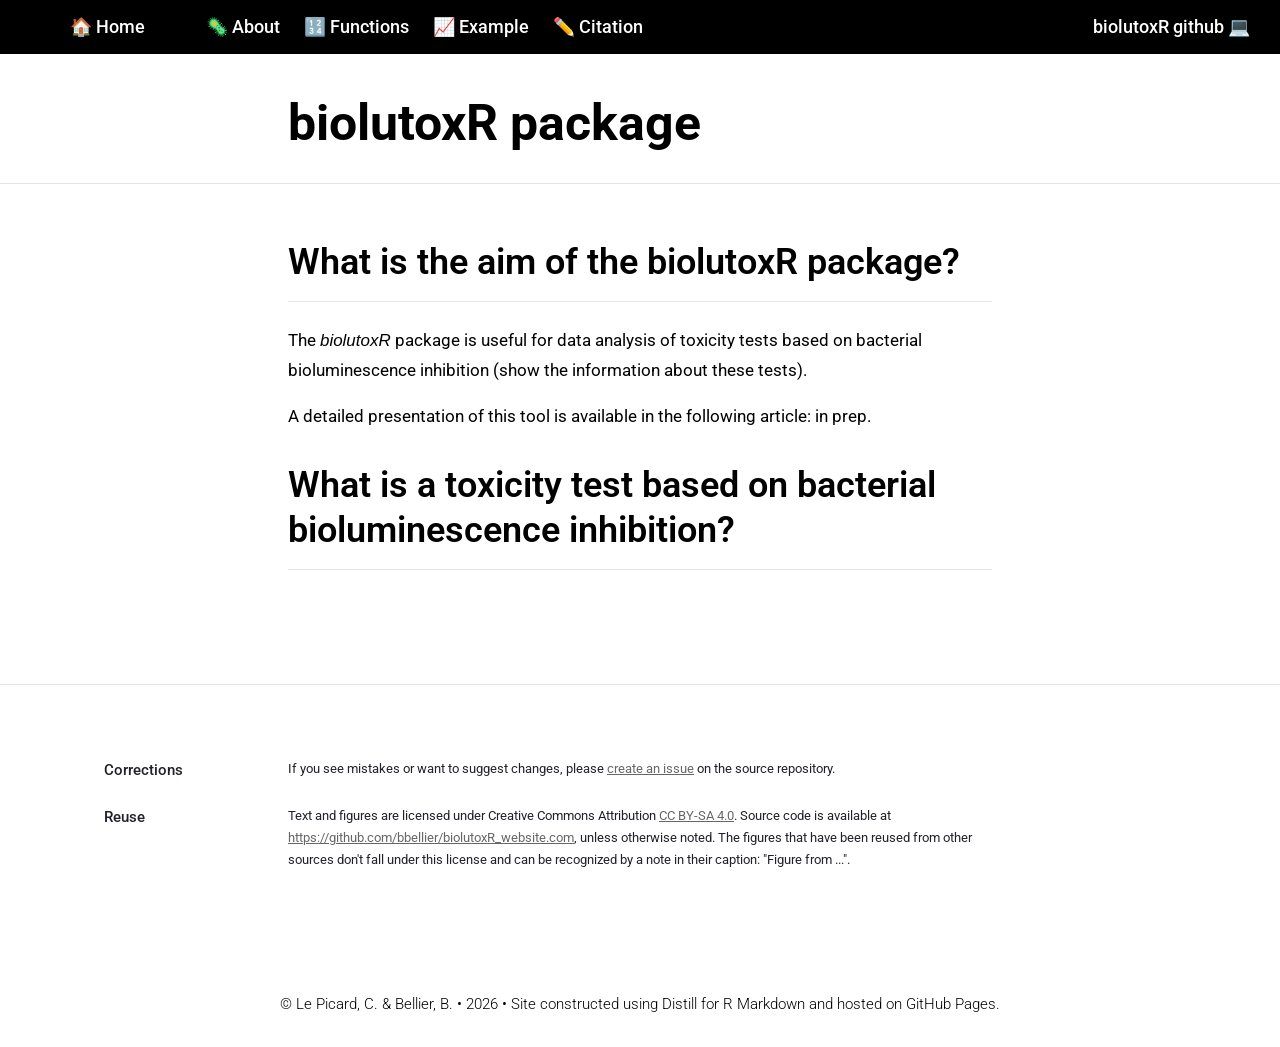
==== commit a879e749: "Edit website" ====
--- a/docs/about.html
+++ b/docs/about.html
@@ -88,7 +88,7 @@
 
 
   <!--radix_placeholder_meta_tags-->
-  <title>Home: About this site</title>
+  <title>🏠 Home: biolutoxR package</title>
 
 
   <link rel="license" href="https://creativecommons.org/licenses/by-sa/4.0/"/>
@@ -96,20 +96,20 @@
 
 
   <!--  https://developers.facebook.com/docs/sharing/webmasters#markup -->
-  <meta property="og:title" content="Home: About this site"/>
+  <meta property="og:title" content="🏠 Home: biolutoxR package"/>
   <meta property="og:type" content="article"/>
   <meta property="og:locale" content="en_US"/>
-  <meta property="og:site_name" content="Home"/>
+  <meta property="og:site_name" content="🏠 Home"/>
 
   <!--  https://dev.twitter.com/cards/types/summary -->
   <meta property="twitter:card" content="summary"/>
-  <meta property="twitter:title" content="Home: About this site"/>
+  <meta property="twitter:title" content="🏠 Home: biolutoxR package"/>
 
   <!--/radix_placeholder_meta_tags-->
   <!--radix_placeholder_rmarkdown_metadata-->
 
   <script type="text/json" id="radix-rmarkdown-metadata">
-  {"type":"list","attributes":{"names":{"type":"character","attributes":{},"value":["title","output"]}},"value":[{"type":"character","attributes":{},"value":["About this site"]},{"type":"list","attributes":{"names":{"type":"character","attributes":{},"value":["distill::distill_article"]}},"value":[{"type":"list","attributes":{"names":{"type":"character","attributes":{},"value":["toc"]}},"value":[{"type":"logical","attributes":{},"value":[false]}]}]}]}
+  {"type":"list","attributes":{"names":{"type":"character","attributes":{},"value":["title","output"]}},"value":[{"type":"character","attributes":{},"value":["biolutoxR package"]},{"type":"list","attributes":{"names":{"type":"character","attributes":{},"value":["distill::distill_article"]}},"value":[{"type":"list","attributes":{"names":{"type":"character","attributes":{},"value":["toc"]}},"value":[{"type":"logical","attributes":{},"value":[false]}]}]}]}
   </script>
   <!--/radix_placeholder_rmarkdown_metadata-->
   <!--radix_placeholder_navigation_in_header-->
@@ -1926,9 +1926,9 @@
     --font-header: "Roboto", "sans-serif";
     --font-mono: "Roboto", "sans-serif";
     /* Couleurs */
-    --color-black:        #212129;
-    --color-blue:         #46b1e1;
-    --color-light-blue:   #e3f3fa;
+    --color-black:        #000000;
+    --color-blue:         #000000;
+    --color-light-blue:   #9ac9e0;
     --color-white:        #ffffff;
   }
 
@@ -2181,9 +2181,9 @@
     --font-header: "Roboto", "sans-serif";
     --font-mono: "Roboto", "sans-serif";
     /* Couleurs */
-    --color-black:        #212129;
-    --color-blue:         #46b1e1;
-    --color-light-blue:   #e3f3fa;
+    --color-black:        #000000;
+    --color-blue:         #000000;
+    --color-light-blue:   #9ac9e0;
     --color-white:        #ffffff;
   }
 
@@ -2263,7 +2263,7 @@
   </style>
   <!--/radix_placeholder_site_in_header-->
 
-  <link rel="stylesheet" href="style/style_microtoxR.css" type="text/css"/>
+  <link rel="stylesheet" href="style/style_biolutoxR.css" type="text/css"/>
 
 </head>
 
@@ -2272,7 +2272,7 @@
 <!--radix_placeholder_front_matter-->
 
 <script id="distill-front-matter" type="text/json">
-{"title":"About this site","authors":[]}
+{"title":"biolutoxR package","authors":[]}
 </script>
 
 <!--/radix_placeholder_front_matter-->
@@ -2280,14 +2280,14 @@
 <header class="header header--fixed" role="banner">
 <nav class="distill-site-nav distill-site-header">
 <div class="nav-left">
-<a href="index.html" class="title">Home</a>
-<a href="about.html">About</a>
-<a href="functions.html">Functions</a>
-<a href="example.html">Example</a>
-<a href="citation.html">Citation</a>
+<a href="index.html" class="title">🏠 Home</a>
+<a href="about.html">🦠 About</a>
+<a href="functions.html">🔢 Functions</a>
+<a href="example.html">📈 Example</a>
+<a href="citation.html">✏️ Citation</a>
 </div>
 <div class="nav-right">
-<a href="https://github.com/bbellier/microtoxR_package">Github</a>
+<a href="https://github.com/bbellier/biolutoxR_package">biolutoxR github 💻</a>
 <a href="javascript:void(0);" class="nav-toggle">&#9776;</a>
 </div>
 </nav>
@@ -2297,7 +2297,7 @@
 <!--/radix_placeholder_site_before_body-->
 
 <div class="d-title">
-<h1>About this site</h1>
+<h1>biolutoxR package</h1>
 
 <!--radix_placeholder_categories-->
 <!--/radix_placeholder_categories-->
@@ -2306,9 +2306,10 @@
 
 
 <div class="d-article">
-<h2 id="biolutoxr">biolutoxR</h2>
-<p>This package is useful for data analysis of toxicity tests based on bacterial bioluminescence inhibition.</p>
+<h2 id="what-is-the-aim-of-the-biolutoxr-package">What is the aim of the biolutoxR package?</h2>
+<p>The <em>biolutoxR</em> package is useful for data analysis of toxicity tests based on bacterial bioluminescence inhibition (show the information about these tests).</p>
 <p>A detailed presentation of this tool is available in the following article: in prep.</p>
+<h2 id="what-is-a-toxicity-test-based-on-bacterial-bioluminescence-inhibition">What is a toxicity test based on bacterial bioluminescence inhibition?</h2>
 <div class="sourceCode" id="cb1"><pre class="sourceCode r distill-force-highlighting-css"><code class="sourceCode r"></code></pre></div>
 <!--radix_placeholder_article_footer-->
 <!--/radix_placeholder_article_footer-->
@@ -2323,9 +2324,9 @@
 <!--radix_placeholder_appendices-->
 <div class="appendix-bottom">
 <h3 id="updates-and-corrections">Corrections</h3>
-<p>If you see mistakes or want to suggest changes, please <a href="https://github.com/bbellier/microtoxR_website.com/issues/new">create an issue</a> on the source repository.</p>
+<p>If you see mistakes or want to suggest changes, please <a href="https://github.com/bbellier/biolutoxR_website.com/issues/new">create an issue</a> on the source repository.</p>
 <h3 id="reuse">Reuse</h3>
-<p>Text and figures are licensed under Creative Commons Attribution <a rel="license" href="https://creativecommons.org/licenses/by-sa/4.0/">CC BY-SA 4.0</a>. Source code is available at <a href="https://github.com/bbellier/microtoxR_website.com">https://github.com/bbellier/microtoxR_website.com</a>, unless otherwise noted. The figures that have been reused from other sources don't fall under this license and can be recognized by a note in their caption: "Figure from ...".</p>
+<p>Text and figures are licensed under Creative Commons Attribution <a rel="license" href="https://creativecommons.org/licenses/by-sa/4.0/">CC BY-SA 4.0</a>. Source code is available at <a href="https://github.com/bbellier/biolutoxR_website.com">https://github.com/bbellier/biolutoxR_website.com</a>, unless otherwise noted. The figures that have been reused from other sources don't fall under this license and can be recognized by a note in their caption: "Figure from ...".</p>
 </div>
 <!--/radix_placeholder_appendices-->
 <!--radix_placeholder_navigation_after_body-->
--- a/docs/style/style_biolutoxR.css
+++ b/docs/style/style_biolutoxR.css
@@ -0,0 +1,89 @@
+/* Import des polices */
+@import url('https://fonts.googleapis.com/css2?family=Roboto:ital,wght@0,100;0,300;0,400;0,500;0,700;0,900;1,100;1,300;1,400;1,500;1,700;1,900&display=swap');
+
+/* Racine */
+:root {
+  /* Polices */
+  --font-body: "Roboto", "sans-serif";
+  --font-header: "Roboto", "sans-serif";
+  --font-mono: "Roboto", "sans-serif";
+  /* Couleurs */
+  --color-black:        #000000;
+  --color-blue:         #000000;
+  --color-light-blue:   #9ac9e0;
+  --color-white:        #ffffff;
+}
+
+html {
+  /*-- Main font sizes --*/
+  --title-size:      50px;
+  --body-size:       1.06rem;
+  --code-size:       14px;
+  --aside-size:      12px;
+  --fig-cap-size:    13px;
+  /*-- Main font colors --*/
+  --title-color:     var(--color-blue);
+  --header-color:    var(--color-black);
+  --body-color:      var(--color-black);
+  /*-- Specify custom fonts --*/
+  --heading-font:    var(--font-header);
+  --mono-font:       var(--font-mono);
+  --body-font:       var(--font-body);
+  --navbar-font:     var(--font-header);
+}
+
+/*-- METADATA --*/
+d-byline {
+  --heading-size:    0.6rem;
+  --heading-color:   #212129;
+  --body-size:       0.8rem;
+  --body-color:      #212129;
+}
+
+/*-- TABLE OF CONTENTS --*/
+.d-contents {
+  --heading-size:    18px;
+  --contents-size:   13px;
+}
+
+/*-- APPENDIX --*/
+d-appendix {
+  --heading-size:    15px;
+  --heading-color:   #212129;
+  --text-size:       0.8em;
+  --text-color:      #212129;
+}
+
+/*-- HEADER + FOOTER --*/
+
+.distill-site-header {
+  --title-size:       18px;
+  --text-color:       var(--color-white);
+  --text-size:        18px;
+  --hover-color:      var(--color-light-blue);
+  --bkgd-color:       var(--color-blue);
+  font-weight:        500;
+}
+
+.distill-site-footer {
+  --text-color:       var(--color-black);
+  --text-size:        15px;
+  --hover-color:      var(--color-light-blue);
+  --bkgd-color:       var(--color-white);
+}
+
+.distill-site-footer p {
+    margin-bottom: 0em;
+}
+
+/* Buttons on home page */
+
+.btn-outline-dark {
+    background-color: var(--color-blue);
+    color: var(--color-white);
+    border: 0px;
+}
+
+.btn-outline-dark:hover {
+    background-color: var(--color-light-blue);
+}
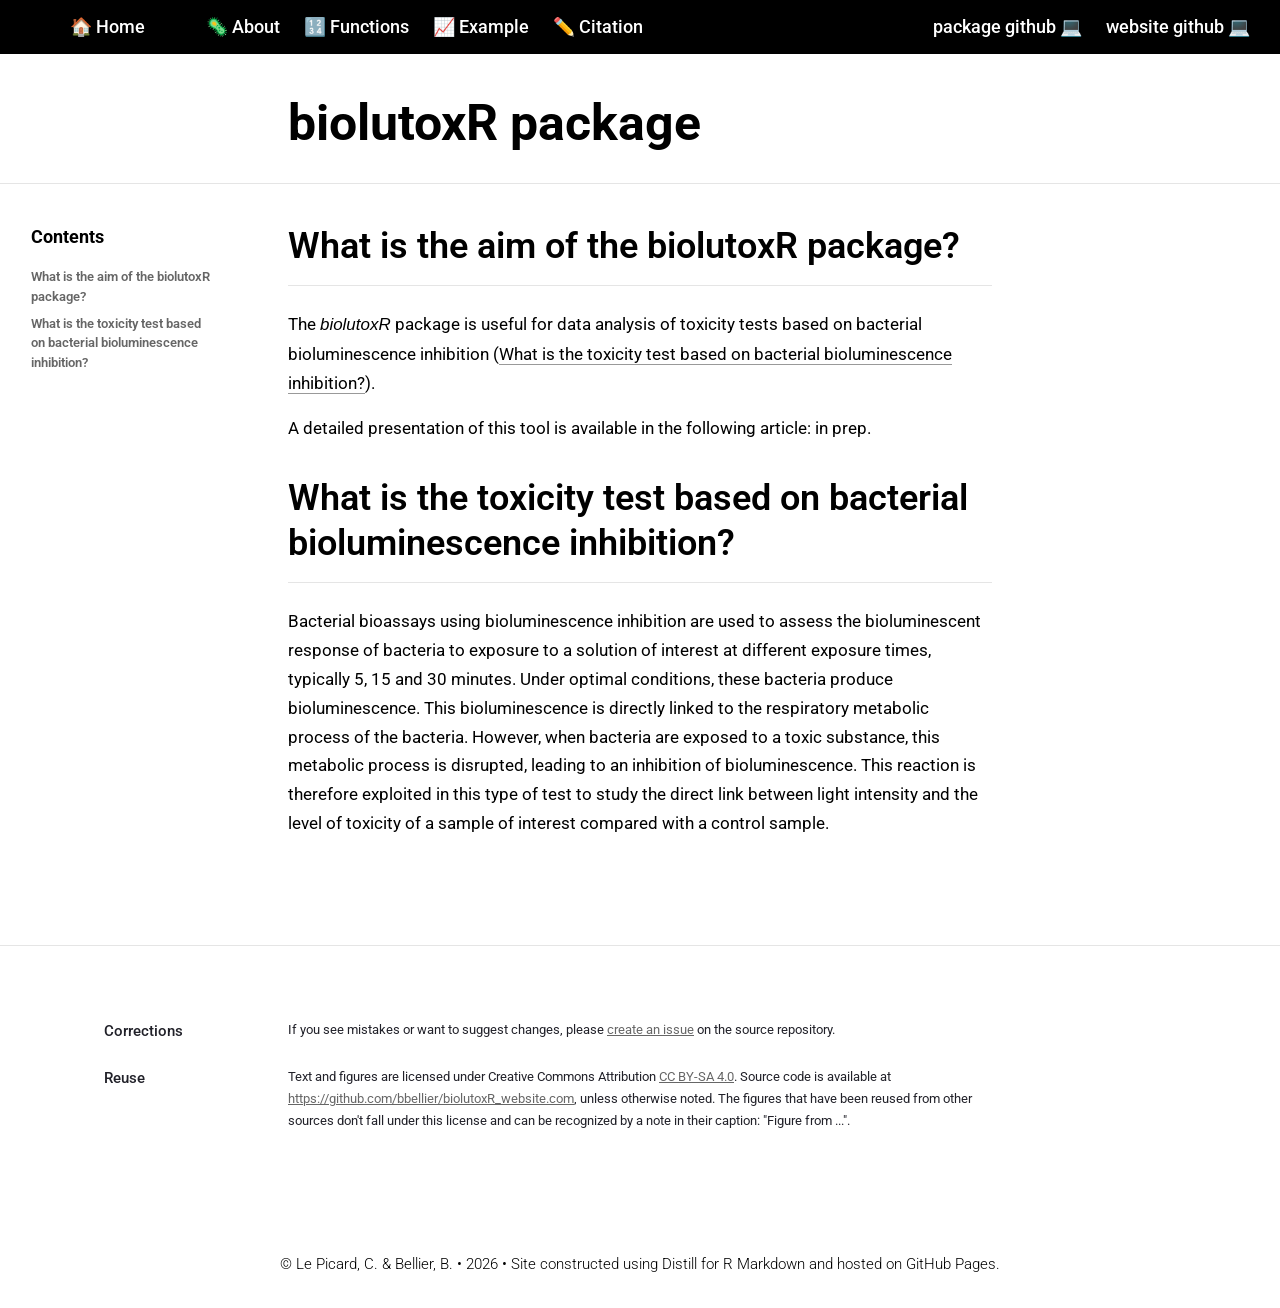
==== commit bcc4385c: "Edit website" ====
--- a/docs/about.html
+++ b/docs/about.html
@@ -109,7 +109,7 @@
   <!--radix_placeholder_rmarkdown_metadata-->
 
   <script type="text/json" id="radix-rmarkdown-metadata">
-  {"type":"list","attributes":{"names":{"type":"character","attributes":{},"value":["title","output"]}},"value":[{"type":"character","attributes":{},"value":["biolutoxR package"]},{"type":"list","attributes":{"names":{"type":"character","attributes":{},"value":["distill::distill_article"]}},"value":[{"type":"list","attributes":{"names":{"type":"character","attributes":{},"value":["toc"]}},"value":[{"type":"logical","attributes":{},"value":[false]}]}]}]}
+  {"type":"list","attributes":{"names":{"type":"character","attributes":{},"value":["title","output"]}},"value":[{"type":"character","attributes":{},"value":["biolutoxR package"]},{"type":"list","attributes":{"names":{"type":"character","attributes":{},"value":["distill::distill_article"]}},"value":[{"type":"list","attributes":{"names":{"type":"character","attributes":{},"value":["toc"]}},"value":[{"type":"logical","attributes":{},"value":[true]}]}]}]}
   </script>
   <!--/radix_placeholder_rmarkdown_metadata-->
   <!--radix_placeholder_navigation_in_header-->
@@ -2287,7 +2287,8 @@
 <a href="citation.html">✏️ Citation</a>
 </div>
 <div class="nav-right">
-<a href="https://github.com/bbellier/biolutoxR_package">biolutoxR github 💻</a>
+<a href="https://github.com/bbellier/biolutoxR_package">package github 💻</a>
+<a href="https://github.com/bbellier/biolutoxR_package">website github 💻</a>
 <a href="javascript:void(0);" class="nav-toggle">&#9776;</a>
 </div>
 </nav>
@@ -2306,10 +2307,20 @@
 
 
 <div class="d-article">
+<div class="d-contents d-contents-float">
+<nav class="l-text toc figcaption" id="TOC">
+<h3>Contents</h3>
+<ul>
+<li><a href="#what-is-the-aim-of-the-biolutoxr-package" id="toc-what-is-the-aim-of-the-biolutoxr-package">What is the aim of the biolutoxR package?</a></li>
+<li><a href="#what-is-the-toxicity-test-based-on-bacterial-bioluminescence-inhibition" id="toc-what-is-the-toxicity-test-based-on-bacterial-bioluminescence-inhibition">What is the toxicity test based on bacterial bioluminescence inhibition?</a></li>
+</ul>
+</nav>
+</div>
 <h2 id="what-is-the-aim-of-the-biolutoxr-package">What is the aim of the biolutoxR package?</h2>
-<p>The <em>biolutoxR</em> package is useful for data analysis of toxicity tests based on bacterial bioluminescence inhibition (show the information about these tests).</p>
+<p>The <em>biolutoxR</em> package is useful for data analysis of toxicity tests based on bacterial bioluminescence inhibition (<a href="#what-is-the-toxicity-test-based-on-bacterial-bioluminescence-inhibition">What is the toxicity test based on bacterial bioluminescence inhibition?</a>).</p>
 <p>A detailed presentation of this tool is available in the following article: in prep.</p>
-<h2 id="what-is-a-toxicity-test-based-on-bacterial-bioluminescence-inhibition">What is a toxicity test based on bacterial bioluminescence inhibition?</h2>
+<h2 id="what-is-the-toxicity-test-based-on-bacterial-bioluminescence-inhibition">What is the toxicity test based on bacterial bioluminescence inhibition?</h2>
+<p>Bacterial bioassays using bioluminescence inhibition are used to assess the bioluminescent response of bacteria to exposure to a solution of interest at different exposure times, typically 5, 15 and 30 minutes. Under optimal conditions, these bacteria produce bioluminescence. This bioluminescence is directly linked to the respiratory metabolic process of the bacteria. However, when bacteria are exposed to a toxic substance, this metabolic process is disrupted, leading to an inhibition of bioluminescence. This reaction is therefore exploited in this type of test to study the direct link between light intensity and the level of toxicity of a sample of interest compared with a control sample.</p>
 <div class="sourceCode" id="cb1"><pre class="sourceCode r distill-force-highlighting-css"><code class="sourceCode r"></code></pre></div>
 <!--radix_placeholder_article_footer-->
 <!--/radix_placeholder_article_footer-->
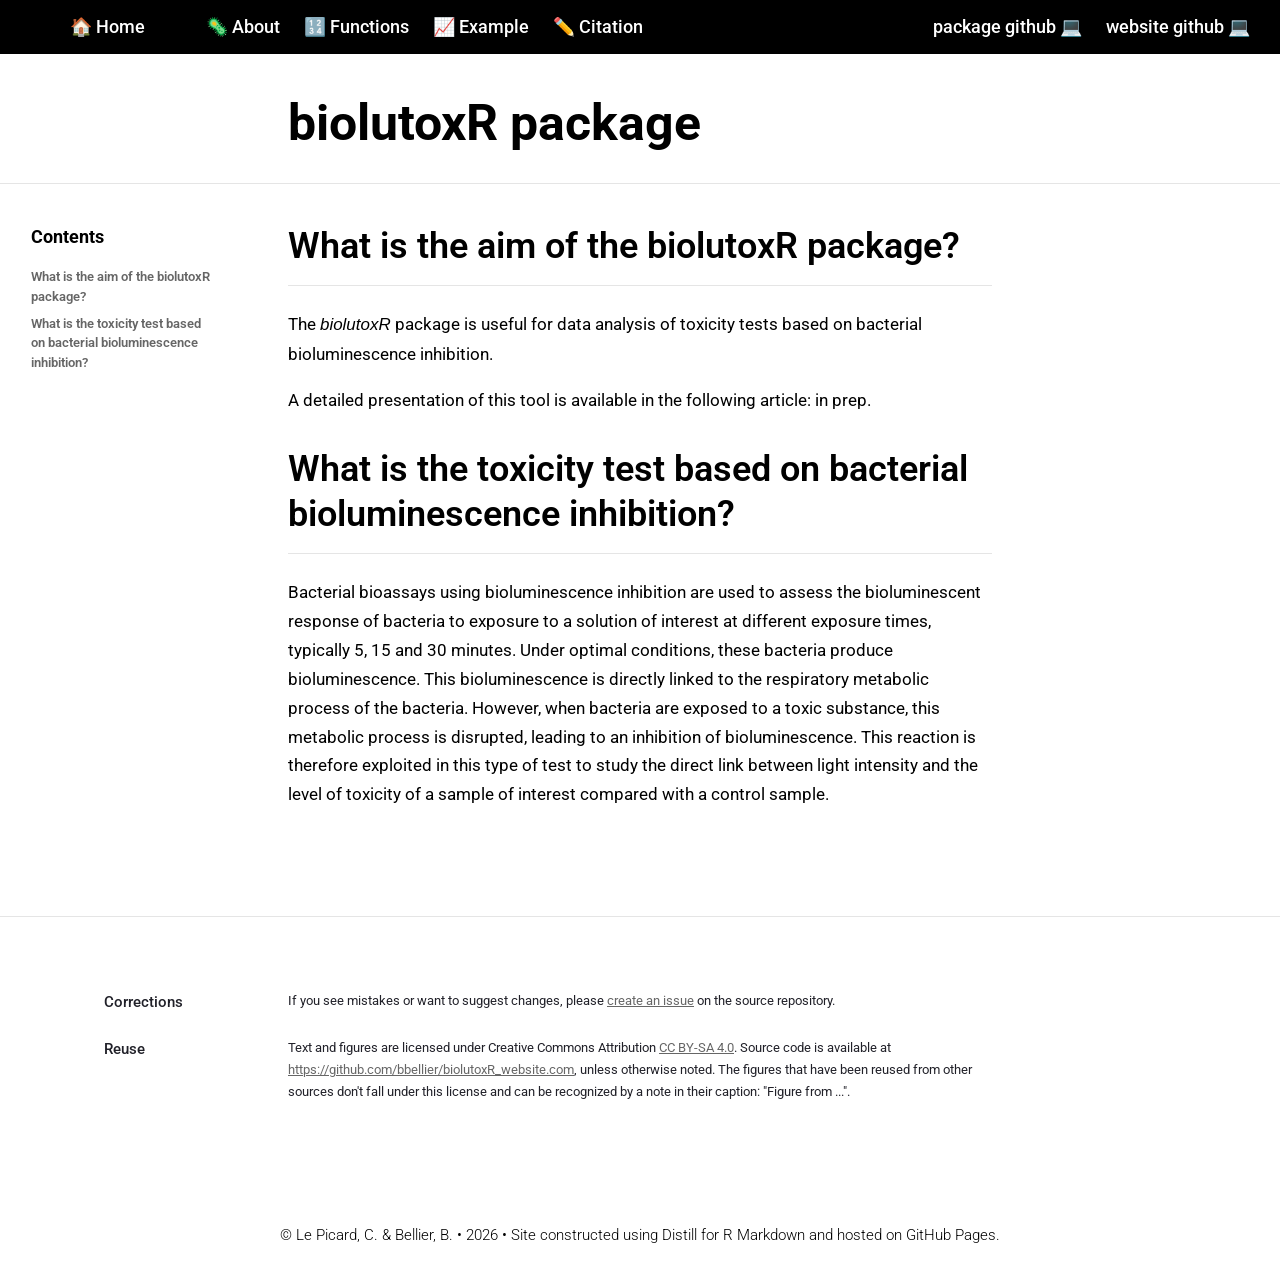
==== commit 77f9e8da: "Edit about" ====
--- a/docs/about.html
+++ b/docs/about.html
@@ -2317,7 +2317,7 @@
 </nav>
 </div>
 <h2 id="what-is-the-aim-of-the-biolutoxr-package">What is the aim of the biolutoxR package?</h2>
-<p>The <em>biolutoxR</em> package is useful for data analysis of toxicity tests based on bacterial bioluminescence inhibition (<a href="#what-is-the-toxicity-test-based-on-bacterial-bioluminescence-inhibition">What is the toxicity test based on bacterial bioluminescence inhibition?</a>).</p>
+<p>The <em>biolutoxR</em> package is useful for data analysis of toxicity tests based on bacterial bioluminescence inhibition.</p>
 <p>A detailed presentation of this tool is available in the following article: in prep.</p>
 <h2 id="what-is-the-toxicity-test-based-on-bacterial-bioluminescence-inhibition">What is the toxicity test based on bacterial bioluminescence inhibition?</h2>
 <p>Bacterial bioassays using bioluminescence inhibition are used to assess the bioluminescent response of bacteria to exposure to a solution of interest at different exposure times, typically 5, 15 and 30 minutes. Under optimal conditions, these bacteria produce bioluminescence. This bioluminescence is directly linked to the respiratory metabolic process of the bacteria. However, when bacteria are exposed to a toxic substance, this metabolic process is disrupted, leading to an inhibition of bioluminescence. This reaction is therefore exploited in this type of test to study the direct link between light intensity and the level of toxicity of a sample of interest compared with a control sample.</p>
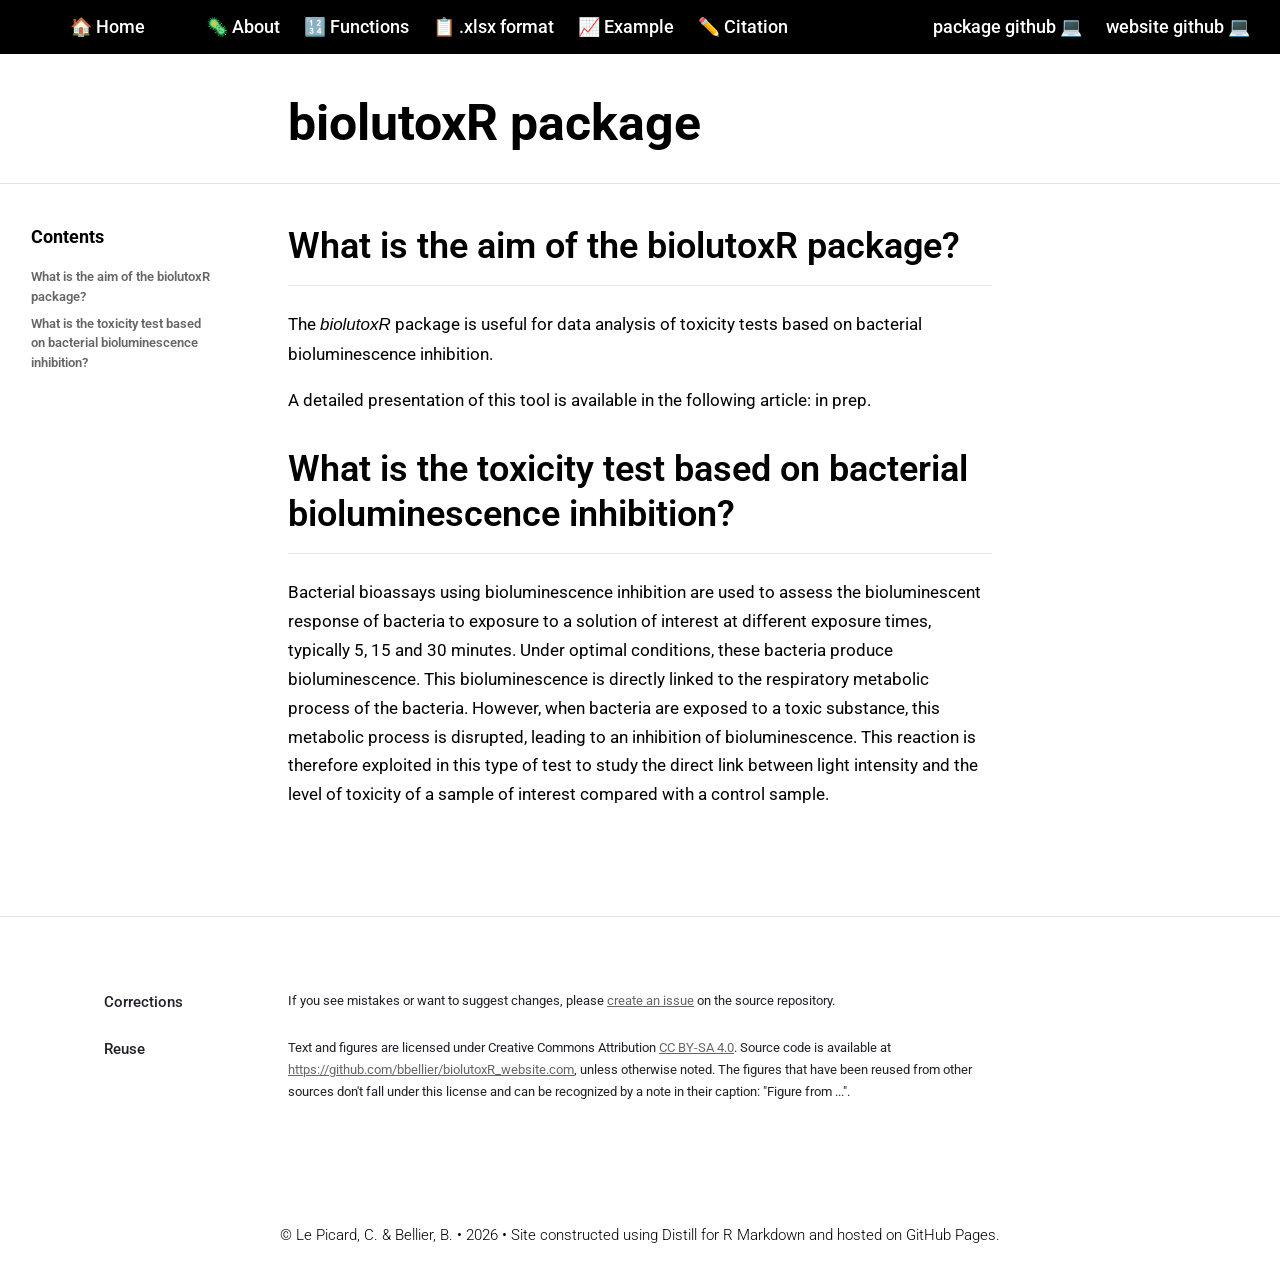
==== commit 0dd8ee71: "Edit website" ====
--- a/docs/about.html
+++ b/docs/about.html
@@ -32,7 +32,7 @@
 }
 @media print {
 pre > code.sourceCode { white-space: pre-wrap; }
-pre > code.sourceCode > span { text-indent: -5em; padding-left: 5em; }
+pre > code.sourceCode > span { display: inline-block; text-indent: -5em; padding-left: 5em; }
 }
 pre.numberSource code
   { counter-reset: source-line 0; }
@@ -457,8 +457,8 @@
   </style>
 
   <script src="site_libs/jquery-3.6.0/jquery-3.6.0.min.js"></script>
-  <link href="site_libs/font-awesome-6.4.2/css/all.min.css" rel="stylesheet"/>
-  <link href="site_libs/font-awesome-6.4.2/css/v4-shims.min.css" rel="stylesheet"/>
+  <link href="site_libs/font-awesome-6.5.2/css/all.min.css" rel="stylesheet"/>
+  <link href="site_libs/font-awesome-6.5.2/css/v4-shims.min.css" rel="stylesheet"/>
   <script src="site_libs/headroom-0.9.4/headroom.min.js"></script>
   <!--/radix_placeholder_navigation_in_header-->
   <!--radix_placeholder_distill-->
@@ -2160,7 +2160,7 @@
     color: var(--hover-color, white);
   }</style>
   <!--/radix_placeholder_distill-->
-  <script src="site_libs/header-attrs-2.28/header-attrs.js"></script>
+  <script src="site_libs/header-attrs-2.29/header-attrs.js"></script>
   <script src="site_libs/popper-2.6.0/popper.min.js"></script>
   <link href="site_libs/tippy-6.2.7/tippy.css" rel="stylesheet" />
   <link href="site_libs/tippy-6.2.7/tippy-light-border.css" rel="stylesheet" />
@@ -2283,12 +2283,13 @@
 <a href="index.html" class="title">🏠 Home</a>
 <a href="about.html">🦠 About</a>
 <a href="functions.html">🔢 Functions</a>
+<a href="format.html">📋 .xlsx format</a>
 <a href="example.html">📈 Example</a>
 <a href="citation.html">✏️ Citation</a>
 </div>
 <div class="nav-right">
 <a href="https://github.com/bbellier/biolutoxR_package">package github 💻</a>
-<a href="https://github.com/bbellier/biolutoxR_package">website github 💻</a>
+<a href="https://github.com/bbellier/biolutoxR_website">website github 💻</a>
 <a href="javascript:void(0);" class="nav-toggle">&#9776;</a>
 </div>
 </nav>
--- a/docs/site_libs/font-awesome-6.5.2/css/v4-shims.min.css
+++ b/docs/site_libs/font-awesome-6.5.2/css/v4-shims.min.css
@@ -0,0 +1,6 @@
+/*!
+ * Font Awesome Free 6.5.2 by @fontawesome - https://fontawesome.com
+ * License - https://fontawesome.com/license/free (Icons: CC BY 4.0, Fonts: SIL OFL 1.1, Code: MIT License)
+ * Copyright 2024 Fonticons, Inc.
+ */
+.fa.fa-glass:before{content:"\f000"}.fa.fa-envelope-o{font-family:"Font Awesome 6 Free";font-weight:400}.fa.fa-envelope-o:before{content:"\f0e0"}.fa.fa-star-o{font-family:"Font Awesome 6 Free";font-weight:400}.fa.fa-star-o:before{content:"\f005"}.fa.fa-close:before,.fa.fa-remove:before{content:"\f00d"}.fa.fa-gear:before{content:"\f013"}.fa.fa-trash-o{font-family:"Font Awesome 6 Free";font-weight:400}.fa.fa-trash-o:before{content:"\f2ed"}.fa.fa-home:before{content:"\f015"}.fa.fa-file-o{font-family:"Font Awesome 6 Free";font-weight:400}.fa.fa-file-o:before{content:"\f15b"}.fa.fa-clock-o{font-family:"Font Awesome 6 Free";font-weight:400}.fa.fa-clock-o:before{content:"\f017"}.fa.fa-arrow-circle-o-down{font-family:"Font Awesome 6 Free";font-weight:400}.fa.fa-arrow-circle-o-down:before{content:"\f358"}.fa.fa-arrow-circle-o-up{font-family:"Font Awesome 6 Free";font-weight:400}.fa.fa-arrow-circle-o-up:before{content:"\f35b"}.fa.fa-play-circle-o{font-family:"Font Awesome 6 Free";font-weight:400}.fa.fa-play-circle-o:before{content:"\f144"}.fa.fa-repeat:before,.fa.fa-rotate-right:before{content:"\f01e"}.fa.fa-refresh:before{content:"\f021"}.fa.fa-list-alt{font-family:"Font Awesome 6 Free";font-weight:400}.fa.fa-list-alt:before{content:"\f022"}.fa.fa-dedent:before{content:"\f03b"}.fa.fa-video-camera:before{content:"\f03d"}.fa.fa-picture-o{font-family:"Font Awesome 6 Free";font-weight:400}.fa.fa-picture-o:before{content:"\f03e"}.fa.fa-photo{font-family:"Font Awesome 6 Free";font-weight:400}.fa.fa-photo:before{content:"\f03e"}.fa.fa-image{font-family:"Font Awesome 6 Free";font-weight:400}.fa.fa-image:before{content:"\f03e"}.fa.fa-map-marker:before{content:"\f3c5"}.fa.fa-pencil-square-o{font-family:"Font Awesome 6 Free";font-weight:400}.fa.fa-pencil-square-o:before{content:"\f044"}.fa.fa-edit{font-family:"Font Awesome 6 Free";font-weight:400}.fa.fa-edit:before{content:"\f044"}.fa.fa-share-square-o:before{content:"\f14d"}.fa.fa-check-square-o{font-family:"Font Awesome 6 Free";font-weight:400}.fa.fa-check-square-o:before{content:"\f14a"}.fa.fa-arrows:before{content:"\f0b2"}.fa.fa-times-circle-o{font-family:"Font Awesome 6 Free";font-weight:400}.fa.fa-times-circle-o:before{content:"\f057"}.fa.fa-check-circle-o{font-family:"Font Awesome 6 Free";font-weight:400}.fa.fa-check-circle-o:before{content:"\f058"}.fa.fa-mail-forward:before{content:"\f064"}.fa.fa-expand:before{content:"\f424"}.fa.fa-compress:before{content:"\f422"}.fa.fa-eye,.fa.fa-eye-slash{font-family:"Font Awesome 6 Free";font-weight:400}.fa.fa-warning:before{content:"\f071"}.fa.fa-calendar:before{content:"\f073"}.fa.fa-arrows-v:before{content:"\f338"}.fa.fa-arrows-h:before{content:"\f337"}.fa.fa-bar-chart-o:before,.fa.fa-bar-chart:before{content:"\e0e3"}.fa.fa-twitter-square{font-family:"Font Awesome 6 Brands";font-weight:400}.fa.fa-twitter-square:before{content:"\f081"}.fa.fa-facebook-square{font-family:"Font Awesome 6 Brands";font-weight:400}.fa.fa-facebook-square:before{content:"\f082"}.fa.fa-gears:before{content:"\f085"}.fa.fa-thumbs-o-up{font-family:"Font Awesome 6 Free";font-weight:400}.fa.fa-thumbs-o-up:before{content:"\f164"}.fa.fa-thumbs-o-down{font-family:"Font Awesome 6 Free";font-weight:400}.fa.fa-thumbs-o-down:before{content:"\f165"}.fa.fa-heart-o{font-family:"Font Awesome 6 Free";font-weight:400}.fa.fa-heart-o:before{content:"\f004"}.fa.fa-sign-out:before{content:"\f2f5"}.fa.fa-linkedin-square{font-family:"Font Awesome 6 Brands";font-weight:400}.fa.fa-linkedin-square:before{content:"\f08c"}.fa.fa-thumb-tack:before{content:"\f08d"}.fa.fa-external-link:before{content:"\f35d"}.fa.fa-sign-in:before{content:"\f2f6"}.fa.fa-github-square{font-family:"Font Awesome 6 Brands";font-weight:400}.fa.fa-github-square:before{content:"\f092"}.fa.fa-lemon-o{font-family:"Font Awesome 6 Free";font-weight:400}.fa.fa-lemon-o:before{content:"\f094"}.fa.fa-square-o{font-family:"Font Awesome 6 Free";font-weight:400}.fa.fa-square-o:before{content:"\f0c8"}.fa.fa-bookmark-o{font-family:"Font Awesome 6 Free";font-weight:400}.fa.fa-bookmark-o:before{content:"\f02e"}.fa.fa-facebook,.fa.fa-twitter{font-family:"Font Awesome 6 Brands";font-weight:400}.fa.fa-facebook:before{content:"\f39e"}.fa.fa-facebook-f{font-family:"Font Awesome 6 Brands";font-weight:400}.fa.fa-facebook-f:before{content:"\f39e"}.fa.fa-github{font-family:"Font Awesome 6 Brands";font-weight:400}.fa.fa-credit-card{font-family:"Font Awesome 6 Free";font-weight:400}.fa.fa-feed:before{content:"\f09e"}.fa.fa-hdd-o{font-family:"Font Awesome 6 Free";font-weight:400}.fa.fa-hdd-o:before{content:"\f0a0"}.fa.fa-hand-o-right{font-family:"Font Awesome 6 Free";font-weight:400}.fa.fa-hand-o-right:before{content:"\f0a4"}.fa.fa-hand-o-left{font-family:"Font Awesome 6 Free";font-weight:400}.fa.fa-hand-o-left:before{content:"\f0a5"}.fa.fa-hand-o-up{font-family:"Font Awesome 6 Free";font-weight:400}.fa.fa-hand-o-up:before{content:"\f0a6"}.fa.fa-hand-o-down{font-family:"Font Awesome 6 Free";font-weight:400}.fa.fa-hand-o-down:before{content:"\f0a7"}.fa.fa-globe:before{content:"\f57d"}.fa.fa-tasks:before{content:"\f828"}.fa.fa-arrows-alt:before{content:"\f31e"}.fa.fa-group:before{content:"\f0c0"}.fa.fa-chain:before{content:"\f0c1"}.fa.fa-cut:before{content:"\f0c4"}.fa.fa-files-o{font-family:"Font Awesome 6 Free";font-weight:400}.fa.fa-files-o:before{content:"\f0c5"}.fa.fa-floppy-o{font-family:"Font Awesome 6 Free";font-weight:400}.fa.fa-floppy-o:before{content:"\f0c7"}.fa.fa-save{font-family:"Font Awesome 6 Free";font-weight:400}.fa.fa-save:before{content:"\f0c7"}.fa.fa-navicon:before,.fa.fa-reorder:before{content:"\f0c9"}.fa.fa-magic:before{content:"\e2ca"}.fa.fa-pinterest,.fa.fa-pinterest-square{font-family:"Font Awesome 6 Brands";font-weight:400}.fa.fa-pinterest-square:before{content:"\f0d3"}.fa.fa-google-plus-square{font-family:"Font Awesome 6 Brands";font-weight:400}.fa.fa-google-plus-square:before{content:"\f0d4"}.fa.fa-google-plus{font-family:"Font Awesome 6 Brands";font-weight:400}.fa.fa-google-plus:before{content:"\f0d5"}.fa.fa-money:before{content:"\f3d1"}.fa.fa-unsorted:before{content:"\f0dc"}.fa.fa-sort-desc:before{content:"\f0dd"}.fa.fa-sort-asc:before{content:"\f0de"}.fa.fa-linkedin{font-family:"Font Awesome 6 Brands";font-weight:400}.fa.fa-linkedin:before{content:"\f0e1"}.fa.fa-rotate-left:before{content:"\f0e2"}.fa.fa-legal:before{content:"\f0e3"}.fa.fa-dashboard:before,.fa.fa-tachometer:before{content:"\f625"}.fa.fa-comment-o{font-family:"Font Awesome 6 Free";font-weight:400}.fa.fa-comment-o:before{content:"\f075"}.fa.fa-comments-o{font-family:"Font Awesome 6 Free";font-weight:400}.fa.fa-comments-o:before{content:"\f086"}.fa.fa-flash:before{content:"\f0e7"}.fa.fa-clipboard:before{content:"\f0ea"}.fa.fa-lightbulb-o{font-family:"Font Awesome 6 Free";font-weight:400}.fa.fa-lightbulb-o:before{content:"\f0eb"}.fa.fa-exchange:before{content:"\f362"}.fa.fa-cloud-download:before{content:"\f0ed"}.fa.fa-cloud-upload:before{content:"\f0ee"}.fa.fa-bell-o{font-family:"Font Awesome 6 Free";font-weight:400}.fa.fa-bell-o:before{content:"\f0f3"}.fa.fa-cutlery:before{content:"\f2e7"}.fa.fa-file-text-o{font-family:"Font Awesome 6 Free";font-weight:400}.fa.fa-file-text-o:before{content:"\f15c"}.fa.fa-building-o{font-family:"Font Awesome 6 Free";font-weight:400}.fa.fa-building-o:before{content:"\f1ad"}.fa.fa-hospital-o{font-family:"Font Awesome 6 Free";font-weight:400}.fa.fa-hospital-o:before{content:"\f0f8"}.fa.fa-tablet:before{content:"\f3fa"}.fa.fa-mobile-phone:before,.fa.fa-mobile:before{content:"\f3cd"}.fa.fa-circle-o{font-family:"Font Awesome 6 Free";font-weight:400}.fa.fa-circle-o:before{content:"\f111"}.fa.fa-mail-reply:before{content:"\f3e5"}.fa.fa-github-alt{font-family:"Font Awesome 6 Brands";font-weight:400}.fa.fa-folder-o{font-family:"Font Awesome 6 Free";font-weight:400}.fa.fa-folder-o:before{content:"\f07b"}.fa.fa-folder-open-o{font-family:"Font Awesome 6 Free";font-weight:400}.fa.fa-folder-open-o:before{content:"\f07c"}.fa.fa-smile-o{font-family:"Font Awesome 6 Free";font-weight:400}.fa.fa-smile-o:before{content:"\f118"}.fa.fa-frown-o{font-family:"Font Awesome 6 Free";font-weight:400}.fa.fa-frown-o:before{content:"\f119"}.fa.fa-meh-o{font-family:"Font Awesome 6 Free";font-weight:400}.fa.fa-meh-o:before{content:"\f11a"}.fa.fa-keyboard-o{font-family:"Font Awesome 6 Free";font-weight:400}.fa.fa-keyboard-o:before{content:"\f11c"}.fa.fa-flag-o{font-family:"Font Awesome 6 Free";font-weight:400}.fa.fa-flag-o:before{content:"\f024"}.fa.fa-mail-reply-all:before{content:"\f122"}.fa.fa-star-half-o{font-family:"Font Awesome 6 Free";font-weight:400}.fa.fa-star-half-o:before{content:"\f5c0"}.fa.fa-star-half-empty{font-family:"Font Awesome 6 Free";font-weight:400}.fa.fa-star-half-empty:before{content:"\f5c0"}.fa.fa-star-half-full{font-family:"Font Awesome 6 Free";font-weight:400}.fa.fa-star-half-full:before{content:"\f5c0"}.fa.fa-code-fork:before{content:"\f126"}.fa.fa-chain-broken:before,.fa.fa-unlink:before{content:"\f127"}.fa.fa-calendar-o{font-family:"Font Awesome 6 Free";font-weight:400}.fa.fa-calendar-o:before{content:"\f133"}.fa.fa-css3,.fa.fa-html5,.fa.fa-maxcdn{font-family:"Font Awesome 6 Brands";font-weight:400}.fa.fa-unlock-alt:before{content:"\f09c"}.fa.fa-minus-square-o{font-family:"Font Awesome 6 Free";font-weight:400}.fa.fa-minus-square-o:before{content:"\f146"}.fa.fa-level-up:before{content:"\f3bf"}.fa.fa-level-down:before{content:"\f3be"}.fa.fa-pencil-square:before{content:"\f14b"}.fa.fa-external-link-square:before{content:"\f360"}.fa.fa-compass{font-family:"Font Awesome 6 Free";font-weight:400}.fa.fa-caret-square-o-down{font-family:"Font Awesome 6 Free";font-weight:400}.fa.fa-caret-square-o-down:before{content:"\f150"}.fa.fa-toggle-down{font-family:"Font Awesome 6 Free";font-weight:400}.fa.fa-toggle-down:before{content:"\f150"}.fa.fa-caret-square-o-up{font-family:"Font Awesome 6 Free";font-weight:400}.fa.fa-caret-square-o-up:before{content:"\f151"}.fa.fa-toggle-up{font-family:"Font Awesome 6 Free";font-weight:400}.fa.fa-toggle-up:before{content:"\f151"}.fa.fa-caret-square-o-right{font-family:"Font Awesome 6 Free";font-weight:400}.fa.fa-caret-square-o-right:before{content:"\f152"}.fa.fa-toggle-right{font-family:"Font Awesome 6 Free";font-weight:400}.fa.fa-toggle-right:before{content:"\f152"}.fa.fa-eur:before,.fa.fa-euro:before{content:"\f153"}.fa.fa-gbp:before{content:"\f154"}.fa.fa-dollar:before,.fa.fa-usd:before{content:"\24"}.fa.fa-inr:before,.fa.fa-rupee:before{content:"\e1bc"}.fa.fa-cny:before,.fa.fa-jpy:before,.fa.fa-rmb:before,.fa.fa-yen:before{content:"\f157"}.fa.fa-rouble:before,.fa.fa-rub:before,.fa.fa-ruble:before{content:"\f158"}.fa.fa-krw:before,.fa.fa-won:before{content:"\f159"}.fa.fa-bitcoin,.fa.fa-btc{font-family:"Font Awesome 6 Brands";font-weight:400}.fa.fa-bitcoin:before{content:"\f15a"}.fa.fa-file-text:before{content:"\f15c"}.fa.fa-sort-alpha-asc:before{content:"\f15d"}.fa.fa-sort-alpha-desc:before{content:"\f881"}.fa.fa-sort-amount-asc:before{content:"\f884"}.fa.fa-sort-amount-desc:before{content:"\f160"}.fa.fa-sort-numeric-asc:before{content:"\f162"}.fa.fa-sort-numeric-desc:before{content:"\f886"}.fa.fa-youtube-square{font-family:"Font Awesome 6 Brands";font-weight:400}.fa.fa-youtube-square:before{content:"\f431"}.fa.fa-xing,.fa.fa-xing-square,.fa.fa-youtube{font-family:"Font Awesome 6 Brands";font-weight:400}.fa.fa-xing-square:before{content:"\f169"}.fa.fa-youtube-play{font-family:"Font Awesome 6 Brands";font-weight:400}.fa.fa-youtube-play:before{content:"\f167"}.fa.fa-adn,.fa.fa-bitbucket,.fa.fa-bitbucket-square,.fa.fa-dropbox,.fa.fa-flickr,.fa.fa-instagram,.fa.fa-stack-overflow{font-family:"Font Awesome 6 Brands";font-weight:400}.fa.fa-bitbucket-square:before{content:"\f171"}.fa.fa-tumblr,.fa.fa-tumblr-square{font-family:"Font Awesome 6 Brands";font-weight:400}.fa.fa-tumblr-square:before{content:"\f174"}.fa.fa-long-arrow-down:before{content:"\f309"}.fa.fa-long-arrow-up:before{content:"\f30c"}.fa.fa-long-arrow-left:before{content:"\f30a"}.fa.fa-long-arrow-right:before{content:"\f30b"}.fa.fa-android,.fa.fa-apple,.fa.fa-dribbble,.fa.fa-foursquare,.fa.fa-gittip,.fa.fa-gratipay,.fa.fa-linux,.fa.fa-skype,.fa.fa-trello,.fa.fa-windows{font-family:"Font Awesome 6 Brands";font-weight:400}.fa.fa-gittip:before{content:"\f184"}.fa.fa-sun-o{font-family:"Font Awesome 6 Free";font-weight:400}.fa.fa-sun-o:before{content:"\f185"}.fa.fa-moon-o{font-family:"Font Awesome 6 Free";font-weight:400}.fa.fa-moon-o:before{content:"\f186"}.fa.fa-pagelines,.fa.fa-renren,.fa.fa-stack-exchange,.fa.fa-vk,.fa.fa-weibo{font-family:"Font Awesome 6 Brands";font-weight:400}.fa.fa-arrow-circle-o-right{font-family:"Font Awesome 6 Free";font-weight:400}.fa.fa-arrow-circle-o-right:before{content:"\f35a"}.fa.fa-arrow-circle-o-left{font-family:"Font Awesome 6 Free";font-weight:400}.fa.fa-arrow-circle-o-left:before{content:"\f359"}.fa.fa-caret-square-o-left{font-family:"Font Awesome 6 Free";font-weight:400}.fa.fa-caret-square-o-left:before{content:"\f191"}.fa.fa-toggle-left{font-family:"Font Awesome 6 Free";font-weight:400}.fa.fa-toggle-left:before{content:"\f191"}.fa.fa-dot-circle-o{font-family:"Font Awesome 6 Free";font-weight:400}.fa.fa-dot-circle-o:before{content:"\f192"}.fa.fa-vimeo-square{font-family:"Font Awesome 6 Brands";font-weight:400}.fa.fa-vimeo-square:before{content:"\f194"}.fa.fa-try:before,.fa.fa-turkish-lira:before{content:"\e2bb"}.fa.fa-plus-square-o{font-family:"Font Awesome 6 Free";font-weight:400}.fa.fa-plus-square-o:before{content:"\f0fe"}.fa.fa-openid,.fa.fa-slack,.fa.fa-wordpress{font-family:"Font Awesome 6 Brands";font-weight:400}.fa.fa-bank:before,.fa.fa-institution:before{content:"\f19c"}.fa.fa-mortar-board:before{content:"\f19d"}.fa.fa-google,.fa.fa-reddit,.fa.fa-reddit-square,.fa.fa-yahoo{font-family:"Font Awesome 6 Brands";font-weight:400}.fa.fa-reddit-square:before{content:"\f1a2"}.fa.fa-behance,.fa.fa-behance-square,.fa.fa-delicious,.fa.fa-digg,.fa.fa-drupal,.fa.fa-joomla,.fa.fa-pied-piper-alt,.fa.fa-pied-piper-pp,.fa.fa-stumbleupon,.fa.fa-stumbleupon-circle{font-family:"Font Awesome 6 Brands";font-weight:400}.fa.fa-behance-square:before{content:"\f1b5"}.fa.fa-steam,.fa.fa-steam-square{font-family:"Font Awesome 6 Brands";font-weight:400}.fa.fa-steam-square:before{content:"\f1b7"}.fa.fa-automobile:before{content:"\f1b9"}.fa.fa-cab:before{content:"\f1ba"}.fa.fa-deviantart,.fa.fa-soundcloud,.fa.fa-spotify{font-family:"Font Awesome 6 Brands";font-weight:400}.fa.fa-file-pdf-o{font-family:"Font Awesome 6 Free";font-weight:400}.fa.fa-file-pdf-o:before{content:"\f1c1"}.fa.fa-file-word-o{font-family:"Font Awesome 6 Free";font-weight:400}.fa.fa-file-word-o:before{content:"\f1c2"}.fa.fa-file-excel-o{font-family:"Font Awesome 6 Free";font-weight:400}.fa.fa-file-excel-o:before{content:"\f1c3"}.fa.fa-file-powerpoint-o{font-family:"Font Awesome 6 Free";font-weight:400}.fa.fa-file-powerpoint-o:before{content:"\f1c4"}.fa.fa-file-image-o{font-family:"Font Awesome 6 Free";font-weight:400}.fa.fa-file-image-o:before{content:"\f1c5"}.fa.fa-file-photo-o{font-family:"Font Awesome 6 Free";font-weight:400}.fa.fa-file-photo-o:before{content:"\f1c5"}.fa.fa-file-picture-o{font-family:"Font Awesome 6 Free";font-weight:400}.fa.fa-file-picture-o:before{content:"\f1c5"}.fa.fa-file-archive-o{font-family:"Font Awesome 6 Free";font-weight:400}.fa.fa-file-archive-o:before{content:"\f1c6"}.fa.fa-file-zip-o{font-family:"Font Awesome 6 Free";font-weight:400}.fa.fa-file-zip-o:before{content:"\f1c6"}.fa.fa-file-audio-o{font-family:"Font Awesome 6 Free";font-weight:400}.fa.fa-file-audio-o:before{content:"\f1c7"}.fa.fa-file-sound-o{font-family:"Font Awesome 6 Free";font-weight:400}.fa.fa-file-sound-o:before{content:"\f1c7"}.fa.fa-file-video-o{font-family:"Font Awesome 6 Free";font-weight:400}.fa.fa-file-video-o:before{content:"\f1c8"}.fa.fa-file-movie-o{font-family:"Font Awesome 6 Free";font-weight:400}.fa.fa-file-movie-o:before{content:"\f1c8"}.fa.fa-file-code-o{font-family:"Font Awesome 6 Free";font-weight:400}.fa.fa-file-code-o:before{content:"\f1c9"}.fa.fa-codepen,.fa.fa-jsfiddle,.fa.fa-vine{font-family:"Font Awesome 6 Brands";font-weight:400}.fa.fa-life-bouy:before,.fa.fa-life-buoy:before,.fa.fa-life-saver:before,.fa.fa-support:before{content:"\f1cd"}.fa.fa-circle-o-notch:before{content:"\f1ce"}.fa.fa-ra,.fa.fa-rebel{font-family:"Font Awesome 6 Brands";font-weight:400}.fa.fa-ra:before{content:"\f1d0"}.fa.fa-resistance{font-family:"Font Awesome 6 Brands";font-weight:400}.fa.fa-resistance:before{content:"\f1d0"}.fa.fa-empire,.fa.fa-ge{font-family:"Font Awesome 6 Brands";font-weight:400}.fa.fa-ge:before{content:"\f1d1"}.fa.fa-git-square{font-family:"Font Awesome 6 Brands";font-weight:400}.fa.fa-git-square:before{content:"\f1d2"}.fa.fa-git,.fa.fa-hacker-news,.fa.fa-y-combinator-square{font-family:"Font Awesome 6 Brands";font-weight:400}.fa.fa-y-combinator-square:before{content:"\f1d4"}.fa.fa-yc-square{font-family:"Font Awesome 6 Brands";font-weight:400}.fa.fa-yc-square:before{content:"\f1d4"}.fa.fa-qq,.fa.fa-tencent-weibo,.fa.fa-wechat,.fa.fa-weixin{font-family:"Font Awesome 6 Brands";font-weight:400}.fa.fa-wechat:before{content:"\f1d7"}.fa.fa-send:before{content:"\f1d8"}.fa.fa-paper-plane-o{font-family:"Font Awesome 6 Free";font-weight:400}.fa.fa-paper-plane-o:before{content:"\f1d8"}.fa.fa-send-o{font-family:"Font Awesome 6 Free";font-weight:400}.fa.fa-send-o:before{content:"\f1d8"}.fa.fa-circle-thin{font-family:"Font Awesome 6 Free";font-weight:400}.fa.fa-circle-thin:before{content:"\f111"}.fa.fa-header:before{content:"\f1dc"}.fa.fa-futbol-o{font-family:"Font Awesome 6 Free";font-weight:400}.fa.fa-futbol-o:before{content:"\f1e3"}.fa.fa-soccer-ball-o{font-family:"Font Awesome 6 Free";font-weight:400}.fa.fa-soccer-ball-o:before{content:"\f1e3"}.fa.fa-slideshare,.fa.fa-twitch,.fa.fa-yelp{font-family:"Font Awesome 6 Brands";font-weight:400}.fa.fa-newspaper-o{font-family:"Font Awesome 6 Free";font-weight:400}.fa.fa-newspaper-o:before{content:"\f1ea"}.fa.fa-cc-amex,.fa.fa-cc-discover,.fa.fa-cc-mastercard,.fa.fa-cc-paypal,.fa.fa-cc-stripe,.fa.fa-cc-visa,.fa.fa-google-wallet,.fa.fa-paypal{font-family:"Font Awesome 6 Brands";font-weight:400}.fa.fa-bell-slash-o{font-family:"Font Awesome 6 Free";font-weight:400}.fa.fa-bell-slash-o:before{content:"\f1f6"}.fa.fa-trash:before{content:"\f2ed"}.fa.fa-copyright{font-family:"Font Awesome 6 Free";font-weight:400}.fa.fa-eyedropper:before{content:"\f1fb"}.fa.fa-area-chart:before{content:"\f1fe"}.fa.fa-pie-chart:before{content:"\f200"}.fa.fa-line-chart:before{content:"\f201"}.fa.fa-lastfm,.fa.fa-lastfm-square{font-family:"Font Awesome 6 Brands";font-weight:400}.fa.fa-lastfm-square:before{content:"\f203"}.fa.fa-angellist,.fa.fa-ioxhost{font-family:"Font Awesome 6 Brands";font-weight:400}.fa.fa-cc{font-family:"Font Awesome 6 Free";font-weight:400}.fa.fa-cc:before{content:"\f20a"}.fa.fa-ils:before,.fa.fa-shekel:before,.fa.fa-sheqel:before{content:"\f20b"}.fa.fa-buysellads,.fa.fa-connectdevelop,.fa.fa-dashcube,.fa.fa-forumbee,.fa.fa-leanpub,.fa.fa-sellsy,.fa.fa-shirtsinbulk,.fa.fa-simplybuilt,.fa.fa-skyatlas{font-family:"Font Awesome 6 Brands";font-weight:400}.fa.fa-diamond{font-family:"Font Awesome 6 Free";font-weight:400}.fa.fa-diamond:before{content:"\f3a5"}.fa.fa-intersex:before,.fa.fa-transgender:before{content:"\f224"}.fa.fa-transgender-alt:before{content:"\f225"}.fa.fa-facebook-official{font-family:"Font Awesome 6 Brands";font-weight:400}.fa.fa-facebook-official:before{content:"\f09a"}.fa.fa-pinterest-p,.fa.fa-whatsapp{font-family:"Font Awesome 6 Brands";font-weight:400}.fa.fa-hotel:before{content:"\f236"}.fa.fa-medium,.fa.fa-viacoin,.fa.fa-y-combinator,.fa.fa-yc{font-family:"Font Awesome 6 Brands";font-weight:400}.fa.fa-yc:before{content:"\f23b"}.fa.fa-expeditedssl,.fa.fa-opencart,.fa.fa-optin-monster{font-family:"Font Awesome 6 Brands";font-weight:400}.fa.fa-battery-4:before,.fa.fa-battery:before{content:"\f240"}.fa.fa-battery-3:before{content:"\f241"}.fa.fa-battery-2:before{content:"\f242"}.fa.fa-battery-1:before{content:"\f243"}.fa.fa-battery-0:before{content:"\f244"}.fa.fa-object-group,.fa.fa-object-ungroup,.fa.fa-sticky-note-o{font-family:"Font Awesome 6 Free";font-weight:400}.fa.fa-sticky-note-o:before{content:"\f249"}.fa.fa-cc-diners-club,.fa.fa-cc-jcb{font-family:"Font Awesome 6 Brands";font-weight:400}.fa.fa-clone{font-family:"Font Awesome 6 Free";font-weight:400}.fa.fa-hourglass-o:before{content:"\f254"}.fa.fa-hourglass-1:before{content:"\f251"}.fa.fa-hourglass-2:before{content:"\f252"}.fa.fa-hourglass-3:before{content:"\f253"}.fa.fa-hand-rock-o{font-family:"Font Awesome 6 Free";font-weight:400}.fa.fa-hand-rock-o:before{content:"\f255"}.fa.fa-hand-grab-o{font-family:"Font Awesome 6 Free";font-weight:400}.fa.fa-hand-grab-o:before{content:"\f255"}.fa.fa-hand-paper-o{font-family:"Font Awesome 6 Free";font-weight:400}.fa.fa-hand-paper-o:before{content:"\f256"}.fa.fa-hand-stop-o{font-family:"Font Awesome 6 Free";font-weight:400}.fa.fa-hand-stop-o:before{content:"\f256"}.fa.fa-hand-scissors-o{font-family:"Font Awesome 6 Free";font-weight:400}.fa.fa-hand-scissors-o:before{content:"\f257"}.fa.fa-hand-lizard-o{font-family:"Font Awesome 6 Free";font-weight:400}.fa.fa-hand-lizard-o:before{content:"\f258"}.fa.fa-hand-spock-o{font-family:"Font Awesome 6 Free";font-weight:400}.fa.fa-hand-spock-o:before{content:"\f259"}.fa.fa-hand-pointer-o{font-family:"Font Awesome 6 Free";font-weight:400}.fa.fa-hand-pointer-o:before{content:"\f25a"}.fa.fa-hand-peace-o{font-family:"Font Awesome 6 Free";font-weight:400}.fa.fa-hand-peace-o:before{content:"\f25b"}.fa.fa-registered{font-family:"Font Awesome 6 Free";font-weight:400}.fa.fa-creative-commons,.fa.fa-gg,.fa.fa-gg-circle,.fa.fa-odnoklassniki,.fa.fa-odnoklassniki-square{font-family:"Font Awesome 6 Brands";font-weight:400}.fa.fa-odnoklassniki-square:before{content:"\f264"}.fa.fa-chrome,.fa.fa-firefox,.fa.fa-get-pocket,.fa.fa-internet-explorer,.fa.fa-opera,.fa.fa-safari,.fa.fa-wikipedia-w{font-family:"Font Awesome 6 Brands";font-weight:400}.fa.fa-television:before{content:"\f26c"}.fa.fa-500px,.fa.fa-amazon,.fa.fa-contao{font-family:"Font Awesome 6 Brands";font-weight:400}.fa.fa-calendar-plus-o{font-family:"Font Awesome 6 Free";font-weight:400}.fa.fa-calendar-plus-o:before{content:"\f271"}.fa.fa-calendar-minus-o{font-family:"Font Awesome 6 Free";font-weight:400}.fa.fa-calendar-minus-o:before{content:"\f272"}.fa.fa-calendar-times-o{font-family:"Font Awesome 6 Free";font-weight:400}.fa.fa-calendar-times-o:before{content:"\f273"}.fa.fa-calendar-check-o{font-family:"Font Awesome 6 Free";font-weight:400}.fa.fa-calendar-check-o:before{content:"\f274"}.fa.fa-map-o{font-family:"Font Awesome 6 Free";font-weight:400}.fa.fa-map-o:before{content:"\f279"}.fa.fa-commenting:before{content:"\f4ad"}.fa.fa-commenting-o{font-family:"Font Awesome 6 Free";font-weight:400}.fa.fa-commenting-o:before{content:"\f4ad"}.fa.fa-houzz,.fa.fa-vimeo{font-family:"Font Awesome 6 Brands";font-weight:400}.fa.fa-vimeo:before{content:"\f27d"}.fa.fa-black-tie,.fa.fa-edge,.fa.fa-fonticons,.fa.fa-reddit-alien{font-family:"Font Awesome 6 Brands";font-weight:400}.fa.fa-credit-card-alt:before{content:"\f09d"}.fa.fa-codiepie,.fa.fa-fort-awesome,.fa.fa-mixcloud,.fa.fa-modx,.fa.fa-product-hunt,.fa.fa-scribd,.fa.fa-usb{font-family:"Font Awesome 6 Brands";font-weight:400}.fa.fa-pause-circle-o{font-family:"Font Awesome 6 Free";font-weight:400}.fa.fa-pause-circle-o:before{content:"\f28b"}.fa.fa-stop-circle-o{font-family:"Font Awesome 6 Free";font-weight:400}.fa.fa-stop-circle-o:before{content:"\f28d"}.fa.fa-bluetooth,.fa.fa-bluetooth-b,.fa.fa-envira,.fa.fa-gitlab,.fa.fa-wheelchair-alt,.fa.fa-wpbeginner,.fa.fa-wpforms{font-family:"Font Awesome 6 Brands";font-weight:400}.fa.fa-wheelchair-alt:before{content:"\f368"}.fa.fa-question-circle-o{font-family:"Font Awesome 6 Free";font-weight:400}.fa.fa-question-circle-o:before{content:"\f059"}.fa.fa-volume-control-phone:before{content:"\f2a0"}.fa.fa-asl-interpreting:before{content:"\f2a3"}.fa.fa-deafness:before,.fa.fa-hard-of-hearing:before{content:"\f2a4"}.fa.fa-glide,.fa.fa-glide-g{font-family:"Font Awesome 6 Brands";font-weight:400}.fa.fa-signing:before{content:"\f2a7"}.fa.fa-viadeo,.fa.fa-viadeo-square{font-family:"Font Awesome 6 Brands";font-weight:400}.fa.fa-viadeo-square:before{content:"\f2aa"}.fa.fa-snapchat,.fa.fa-snapchat-ghost{font-family:"Font Awesome 6 Brands";font-weight:400}.fa.fa-snapchat-ghost:before{content:"\f2ab"}.fa.fa-snapchat-square{font-family:"Font Awesome 6 Brands";font-weight:400}.fa.fa-snapchat-square:before{content:"\f2ad"}.fa.fa-first-order,.fa.fa-google-plus-official,.fa.fa-pied-piper,.fa.fa-themeisle,.fa.fa-yoast{font-family:"Font Awesome 6 Brands";font-weight:400}.fa.fa-google-plus-official:before{content:"\f2b3"}.fa.fa-google-plus-circle{font-family:"Font Awesome 6 Brands";font-weight:400}.fa.fa-google-plus-circle:before{content:"\f2b3"}.fa.fa-fa,.fa.fa-font-awesome{font-family:"Font Awesome 6 Brands";font-weight:400}.fa.fa-fa:before{content:"\f2b4"}.fa.fa-handshake-o{font-family:"Font Awesome 6 Free";font-weight:400}.fa.fa-handshake-o:before{content:"\f2b5"}.fa.fa-envelope-open-o{font-family:"Font Awesome 6 Free";font-weight:400}.fa.fa-envelope-open-o:before{content:"\f2b6"}.fa.fa-linode{font-family:"Font Awesome 6 Brands";font-weight:400}.fa.fa-address-book-o{font-family:"Font Awesome 6 Free";font-weight:400}.fa.fa-address-book-o:before{content:"\f2b9"}.fa.fa-vcard:before{content:"\f2bb"}.fa.fa-address-card-o{font-family:"Font Awesome 6 Free";font-weight:400}.fa.fa-address-card-o:before{content:"\f2bb"}.fa.fa-vcard-o{font-family:"Font Awesome 6 Free";font-weight:400}.fa.fa-vcard-o:before{content:"\f2bb"}.fa.fa-user-circle-o{font-family:"Font Awesome 6 Free";font-weight:400}.fa.fa-user-circle-o:before{content:"\f2bd"}.fa.fa-user-o{font-family:"Font Awesome 6 Free";font-weight:400}.fa.fa-user-o:before{content:"\f007"}.fa.fa-id-badge{font-family:"Font Awesome 6 Free";font-weight:400}.fa.fa-drivers-license:before{content:"\f2c2"}.fa.fa-id-card-o{font-family:"Font Awesome 6 Free";font-weight:400}.fa.fa-id-card-o:before{content:"\f2c2"}.fa.fa-drivers-license-o{font-family:"Font Awesome 6 Free";font-weight:400}.fa.fa-drivers-license-o:before{content:"\f2c2"}.fa.fa-free-code-camp,.fa.fa-quora,.fa.fa-telegram{font-family:"Font Awesome 6 Brands";font-weight:400}.fa.fa-thermometer-4:before,.fa.fa-thermometer:before{content:"\f2c7"}.fa.fa-thermometer-3:before{content:"\f2c8"}.fa.fa-thermometer-2:before{content:"\f2c9"}.fa.fa-thermometer-1:before{content:"\f2ca"}.fa.fa-thermometer-0:before{content:"\f2cb"}.fa.fa-bathtub:before,.fa.fa-s15:before{content:"\f2cd"}.fa.fa-window-maximize,.fa.fa-window-restore{font-family:"Font Awesome 6 Free";font-weight:400}.fa.fa-times-rectangle:before{content:"\f410"}.fa.fa-window-close-o{font-family:"Font Awesome 6 Free";font-weight:400}.fa.fa-window-close-o:before{content:"\f410"}.fa.fa-times-rectangle-o{font-family:"Font Awesome 6 Free";font-weight:400}.fa.fa-times-rectangle-o:before{content:"\f410"}.fa.fa-bandcamp,.fa.fa-eercast,.fa.fa-etsy,.fa.fa-grav,.fa.fa-imdb,.fa.fa-ravelry{font-family:"Font Awesome 6 Brands";font-weight:400}.fa.fa-eercast:before{content:"\f2da"}.fa.fa-snowflake-o{font-family:"Font Awesome 6 Free";font-weight:400}.fa.fa-snowflake-o:before{content:"\f2dc"}.fa.fa-meetup,.fa.fa-superpowers,.fa.fa-wpexplorer{font-family:"Font Awesome 6 Brands";font-weight:400}
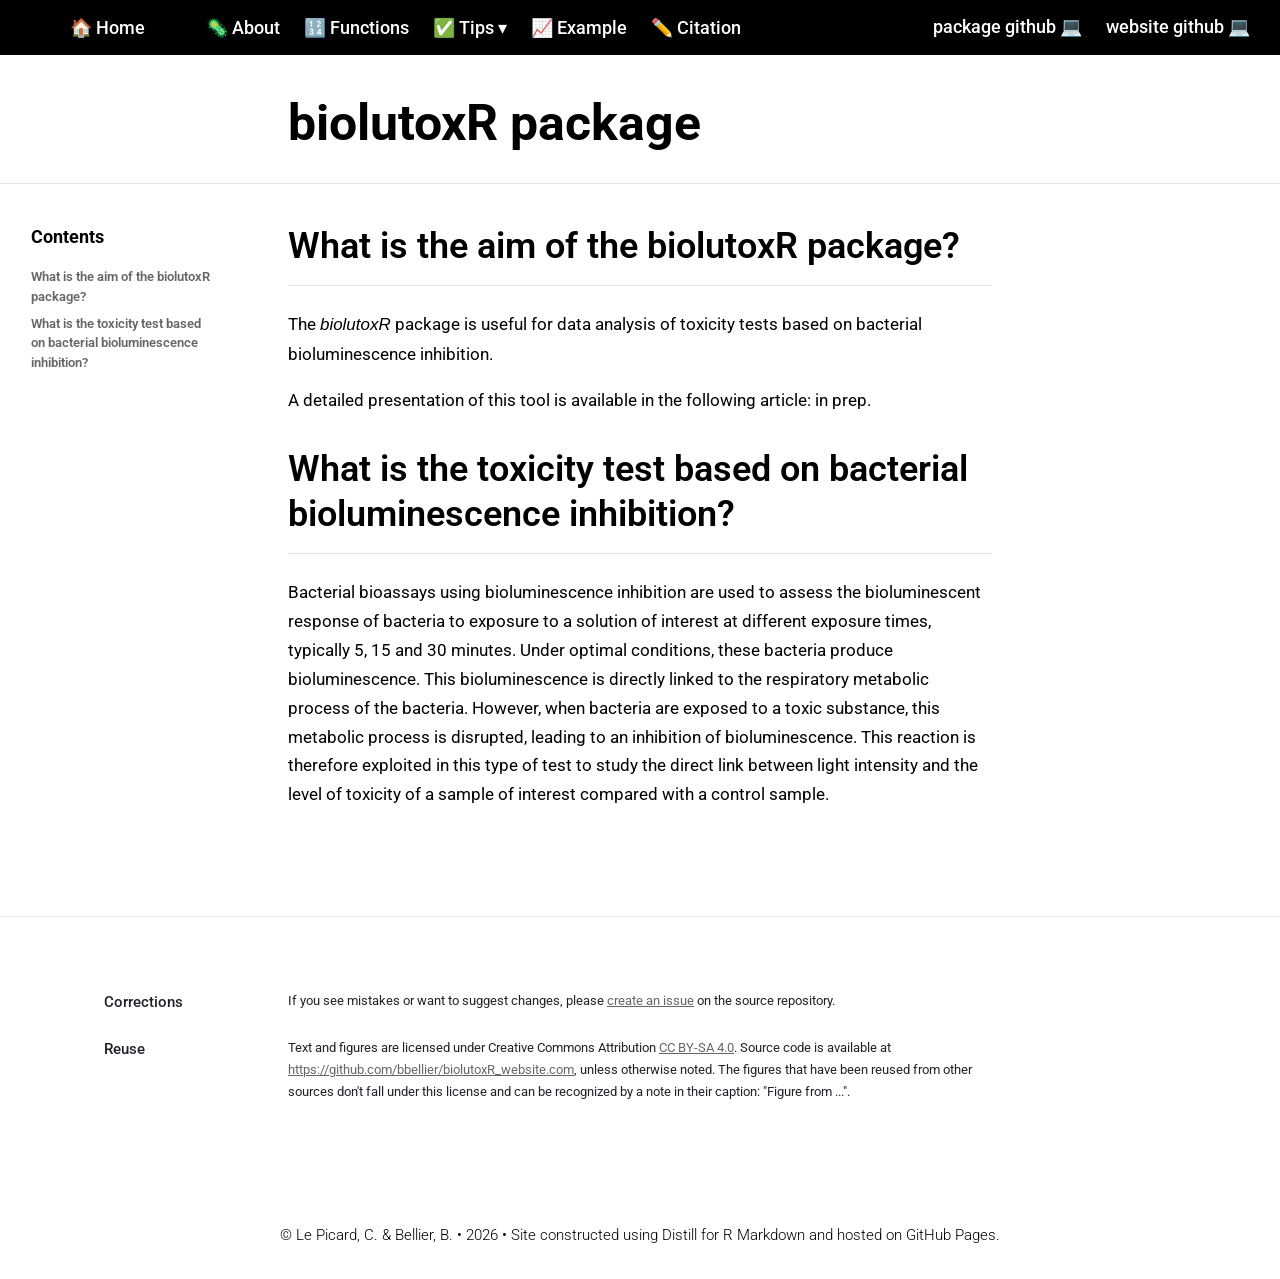
==== commit da884817: "Edit website" ====
--- a/docs/about.html
+++ b/docs/about.html
@@ -2283,7 +2283,16 @@
 <a href="index.html" class="title">🏠 Home</a>
 <a href="about.html">🦠 About</a>
 <a href="functions.html">🔢 Functions</a>
-<a href="format.html">📋 .xlsx format</a>
+<div class="nav-dropdown">
+<button class="nav-dropbtn">
+✅ Tips
+ 
+<span class="down-arrow">&#x25BE;</span>
+</button>
+<div class="nav-dropdown-content">
+<a href="format.html">.xlsx format</a>
+</div>
+</div>
 <a href="example.html">📈 Example</a>
 <a href="citation.html">✏️ Citation</a>
 </div>
--- a/docs/site_libs/font-awesome-6.5.2/css/v4-shims.min.css
+++ b/docs/site_libs/font-awesome-6.5.2/css/v4-shims.min.css
@@ -3,4 +3,4 @@
  * License - https://fontawesome.com/license/free (Icons: CC BY 4.0, Fonts: SIL OFL 1.1, Code: MIT License)
  * Copyright 2024 Fonticons, Inc.
  */
-.fa.fa-glass:before{content:"\f000"}.fa.fa-envelope-o{font-family:"Font Awesome 6 Free";font-weight:400}.fa.fa-envelope-o:before{content:"\f0e0"}.fa.fa-star-o{font-family:"Font Awesome 6 Free";font-weight:400}.fa.fa-star-o:before{content:"\f005"}.fa.fa-close:before,.fa.fa-remove:before{content:"\f00d"}.fa.fa-gear:before{content:"\f013"}.fa.fa-trash-o{font-family:"Font Awesome 6 Free";font-weight:400}.fa.fa-trash-o:before{content:"\f2ed"}.fa.fa-home:before{content:"\f015"}.fa.fa-file-o{font-family:"Font Awesome 6 Free";font-weight:400}.fa.fa-file-o:before{content:"\f15b"}.fa.fa-clock-o{font-family:"Font Awesome 6 Free";font-weight:400}.fa.fa-clock-o:before{content:"\f017"}.fa.fa-arrow-circle-o-down{font-family:"Font Awesome 6 Free";font-weight:400}.fa.fa-arrow-circle-o-down:before{content:"\f358"}.fa.fa-arrow-circle-o-up{font-family:"Font Awesome 6 Free";font-weight:400}.fa.fa-arrow-circle-o-up:before{content:"\f35b"}.fa.fa-play-circle-o{font-family:"Font Awesome 6 Free";font-weight:400}.fa.fa-play-circle-o:before{content:"\f144"}.fa.fa-repeat:before,.fa.fa-rotate-right:before{content:"\f01e"}.fa.fa-refresh:before{content:"\f021"}.fa.fa-list-alt{font-family:"Font Awesome 6 Free";font-weight:400}.fa.fa-list-alt:before{content:"\f022"}.fa.fa-dedent:before{content:"\f03b"}.fa.fa-video-camera:before{content:"\f03d"}.fa.fa-picture-o{font-family:"Font Awesome 6 Free";font-weight:400}.fa.fa-picture-o:before{content:"\f03e"}.fa.fa-photo{font-family:"Font Awesome 6 Free";font-weight:400}.fa.fa-photo:before{content:"\f03e"}.fa.fa-image{font-family:"Font Awesome 6 Free";font-weight:400}.fa.fa-image:before{content:"\f03e"}.fa.fa-map-marker:before{content:"\f3c5"}.fa.fa-pencil-square-o{font-family:"Font Awesome 6 Free";font-weight:400}.fa.fa-pencil-square-o:before{content:"\f044"}.fa.fa-edit{font-family:"Font Awesome 6 Free";font-weight:400}.fa.fa-edit:before{content:"\f044"}.fa.fa-share-square-o:before{content:"\f14d"}.fa.fa-check-square-o{font-family:"Font Awesome 6 Free";font-weight:400}.fa.fa-check-square-o:before{content:"\f14a"}.fa.fa-arrows:before{content:"\f0b2"}.fa.fa-times-circle-o{font-family:"Font Awesome 6 Free";font-weight:400}.fa.fa-times-circle-o:before{content:"\f057"}.fa.fa-check-circle-o{font-family:"Font Awesome 6 Free";font-weight:400}.fa.fa-check-circle-o:before{content:"\f058"}.fa.fa-mail-forward:before{content:"\f064"}.fa.fa-expand:before{content:"\f424"}.fa.fa-compress:before{content:"\f422"}.fa.fa-eye,.fa.fa-eye-slash{font-family:"Font Awesome 6 Free";font-weight:400}.fa.fa-warning:before{content:"\f071"}.fa.fa-calendar:before{content:"\f073"}.fa.fa-arrows-v:before{content:"\f338"}.fa.fa-arrows-h:before{content:"\f337"}.fa.fa-bar-chart-o:before,.fa.fa-bar-chart:before{content:"\e0e3"}.fa.fa-twitter-square{font-family:"Font Awesome 6 Brands";font-weight:400}.fa.fa-twitter-square:before{content:"\f081"}.fa.fa-facebook-square{font-family:"Font Awesome 6 Brands";font-weight:400}.fa.fa-facebook-square:before{content:"\f082"}.fa.fa-gears:before{content:"\f085"}.fa.fa-thumbs-o-up{font-family:"Font Awesome 6 Free";font-weight:400}.fa.fa-thumbs-o-up:before{content:"\f164"}.fa.fa-thumbs-o-down{font-family:"Font Awesome 6 Free";font-weight:400}.fa.fa-thumbs-o-down:before{content:"\f165"}.fa.fa-heart-o{font-family:"Font Awesome 6 Free";font-weight:400}.fa.fa-heart-o:before{content:"\f004"}.fa.fa-sign-out:before{content:"\f2f5"}.fa.fa-linkedin-square{font-family:"Font Awesome 6 Brands";font-weight:400}.fa.fa-linkedin-square:before{content:"\f08c"}.fa.fa-thumb-tack:before{content:"\f08d"}.fa.fa-external-link:before{content:"\f35d"}.fa.fa-sign-in:before{content:"\f2f6"}.fa.fa-github-square{font-family:"Font Awesome 6 Brands";font-weight:400}.fa.fa-github-square:before{content:"\f092"}.fa.fa-lemon-o{font-family:"Font Awesome 6 Free";font-weight:400}.fa.fa-lemon-o:before{content:"\f094"}.fa.fa-square-o{font-family:"Font Awesome 6 Free";font-weight:400}.fa.fa-square-o:before{content:"\f0c8"}.fa.fa-bookmark-o{font-family:"Font Awesome 6 Free";font-weight:400}.fa.fa-bookmark-o:before{content:"\f02e"}.fa.fa-facebook,.fa.fa-twitter{font-family:"Font Awesome 6 Brands";font-weight:400}.fa.fa-facebook:before{content:"\f39e"}.fa.fa-facebook-f{font-family:"Font Awesome 6 Brands";font-weight:400}.fa.fa-facebook-f:before{content:"\f39e"}.fa.fa-github{font-family:"Font Awesome 6 Brands";font-weight:400}.fa.fa-credit-card{font-family:"Font Awesome 6 Free";font-weight:400}.fa.fa-feed:before{content:"\f09e"}.fa.fa-hdd-o{font-family:"Font Awesome 6 Free";font-weight:400}.fa.fa-hdd-o:before{content:"\f0a0"}.fa.fa-hand-o-right{font-family:"Font Awesome 6 Free";font-weight:400}.fa.fa-hand-o-right:before{content:"\f0a4"}.fa.fa-hand-o-left{font-family:"Font Awesome 6 Free";font-weight:400}.fa.fa-hand-o-left:before{content:"\f0a5"}.fa.fa-hand-o-up{font-family:"Font Awesome 6 Free";font-weight:400}.fa.fa-hand-o-up:before{content:"\f0a6"}.fa.fa-hand-o-down{font-family:"Font Awesome 6 Free";font-weight:400}.fa.fa-hand-o-down:before{content:"\f0a7"}.fa.fa-globe:before{content:"\f57d"}.fa.fa-tasks:before{content:"\f828"}.fa.fa-arrows-alt:before{content:"\f31e"}.fa.fa-group:before{content:"\f0c0"}.fa.fa-chain:before{content:"\f0c1"}.fa.fa-cut:before{content:"\f0c4"}.fa.fa-files-o{font-family:"Font Awesome 6 Free";font-weight:400}.fa.fa-files-o:before{content:"\f0c5"}.fa.fa-floppy-o{font-family:"Font Awesome 6 Free";font-weight:400}.fa.fa-floppy-o:before{content:"\f0c7"}.fa.fa-save{font-family:"Font Awesome 6 Free";font-weight:400}.fa.fa-save:before{content:"\f0c7"}.fa.fa-navicon:before,.fa.fa-reorder:before{content:"\f0c9"}.fa.fa-magic:before{content:"\e2ca"}.fa.fa-pinterest,.fa.fa-pinterest-square{font-family:"Font Awesome 6 Brands";font-weight:400}.fa.fa-pinterest-square:before{content:"\f0d3"}.fa.fa-google-plus-square{font-family:"Font Awesome 6 Brands";font-weight:400}.fa.fa-google-plus-square:before{content:"\f0d4"}.fa.fa-google-plus{font-family:"Font Awesome 6 Brands";font-weight:400}.fa.fa-google-plus:before{content:"\f0d5"}.fa.fa-money:before{content:"\f3d1"}.fa.fa-unsorted:before{content:"\f0dc"}.fa.fa-sort-desc:before{content:"\f0dd"}.fa.fa-sort-asc:before{content:"\f0de"}.fa.fa-linkedin{font-family:"Font Awesome 6 Brands";font-weight:400}.fa.fa-linkedin:before{content:"\f0e1"}.fa.fa-rotate-left:before{content:"\f0e2"}.fa.fa-legal:before{content:"\f0e3"}.fa.fa-dashboard:before,.fa.fa-tachometer:before{content:"\f625"}.fa.fa-comment-o{font-family:"Font Awesome 6 Free";font-weight:400}.fa.fa-comment-o:before{content:"\f075"}.fa.fa-comments-o{font-family:"Font Awesome 6 Free";font-weight:400}.fa.fa-comments-o:before{content:"\f086"}.fa.fa-flash:before{content:"\f0e7"}.fa.fa-clipboard:before{content:"\f0ea"}.fa.fa-lightbulb-o{font-family:"Font Awesome 6 Free";font-weight:400}.fa.fa-lightbulb-o:before{content:"\f0eb"}.fa.fa-exchange:before{content:"\f362"}.fa.fa-cloud-download:before{content:"\f0ed"}.fa.fa-cloud-upload:before{content:"\f0ee"}.fa.fa-bell-o{font-family:"Font Awesome 6 Free";font-weight:400}.fa.fa-bell-o:before{content:"\f0f3"}.fa.fa-cutlery:before{content:"\f2e7"}.fa.fa-file-text-o{font-family:"Font Awesome 6 Free";font-weight:400}.fa.fa-file-text-o:before{content:"\f15c"}.fa.fa-building-o{font-family:"Font Awesome 6 Free";font-weight:400}.fa.fa-building-o:before{content:"\f1ad"}.fa.fa-hospital-o{font-family:"Font Awesome 6 Free";font-weight:400}.fa.fa-hospital-o:before{content:"\f0f8"}.fa.fa-tablet:before{content:"\f3fa"}.fa.fa-mobile-phone:before,.fa.fa-mobile:before{content:"\f3cd"}.fa.fa-circle-o{font-family:"Font Awesome 6 Free";font-weight:400}.fa.fa-circle-o:before{content:"\f111"}.fa.fa-mail-reply:before{content:"\f3e5"}.fa.fa-github-alt{font-family:"Font Awesome 6 Brands";font-weight:400}.fa.fa-folder-o{font-family:"Font Awesome 6 Free";font-weight:400}.fa.fa-folder-o:before{content:"\f07b"}.fa.fa-folder-open-o{font-family:"Font Awesome 6 Free";font-weight:400}.fa.fa-folder-open-o:before{content:"\f07c"}.fa.fa-smile-o{font-family:"Font Awesome 6 Free";font-weight:400}.fa.fa-smile-o:before{content:"\f118"}.fa.fa-frown-o{font-family:"Font Awesome 6 Free";font-weight:400}.fa.fa-frown-o:before{content:"\f119"}.fa.fa-meh-o{font-family:"Font Awesome 6 Free";font-weight:400}.fa.fa-meh-o:before{content:"\f11a"}.fa.fa-keyboard-o{font-family:"Font Awesome 6 Free";font-weight:400}.fa.fa-keyboard-o:before{content:"\f11c"}.fa.fa-flag-o{font-family:"Font Awesome 6 Free";font-weight:400}.fa.fa-flag-o:before{content:"\f024"}.fa.fa-mail-reply-all:before{content:"\f122"}.fa.fa-star-half-o{font-family:"Font Awesome 6 Free";font-weight:400}.fa.fa-star-half-o:before{content:"\f5c0"}.fa.fa-star-half-empty{font-family:"Font Awesome 6 Free";font-weight:400}.fa.fa-star-half-empty:before{content:"\f5c0"}.fa.fa-star-half-full{font-family:"Font Awesome 6 Free";font-weight:400}.fa.fa-star-half-full:before{content:"\f5c0"}.fa.fa-code-fork:before{content:"\f126"}.fa.fa-chain-broken:before,.fa.fa-unlink:before{content:"\f127"}.fa.fa-calendar-o{font-family:"Font Awesome 6 Free";font-weight:400}.fa.fa-calendar-o:before{content:"\f133"}.fa.fa-css3,.fa.fa-html5,.fa.fa-maxcdn{font-family:"Font Awesome 6 Brands";font-weight:400}.fa.fa-unlock-alt:before{content:"\f09c"}.fa.fa-minus-square-o{font-family:"Font Awesome 6 Free";font-weight:400}.fa.fa-minus-square-o:before{content:"\f146"}.fa.fa-level-up:before{content:"\f3bf"}.fa.fa-level-down:before{content:"\f3be"}.fa.fa-pencil-square:before{content:"\f14b"}.fa.fa-external-link-square:before{content:"\f360"}.fa.fa-compass{font-family:"Font Awesome 6 Free";font-weight:400}.fa.fa-caret-square-o-down{font-family:"Font Awesome 6 Free";font-weight:400}.fa.fa-caret-square-o-down:before{content:"\f150"}.fa.fa-toggle-down{font-family:"Font Awesome 6 Free";font-weight:400}.fa.fa-toggle-down:before{content:"\f150"}.fa.fa-caret-square-o-up{font-family:"Font Awesome 6 Free";font-weight:400}.fa.fa-caret-square-o-up:before{content:"\f151"}.fa.fa-toggle-up{font-family:"Font Awesome 6 Free";font-weight:400}.fa.fa-toggle-up:before{content:"\f151"}.fa.fa-caret-square-o-right{font-family:"Font Awesome 6 Free";font-weight:400}.fa.fa-caret-square-o-right:before{content:"\f152"}.fa.fa-toggle-right{font-family:"Font Awesome 6 Free";font-weight:400}.fa.fa-toggle-right:before{content:"\f152"}.fa.fa-eur:before,.fa.fa-euro:before{content:"\f153"}.fa.fa-gbp:before{content:"\f154"}.fa.fa-dollar:before,.fa.fa-usd:before{content:"\24"}.fa.fa-inr:before,.fa.fa-rupee:before{content:"\e1bc"}.fa.fa-cny:before,.fa.fa-jpy:before,.fa.fa-rmb:before,.fa.fa-yen:before{content:"\f157"}.fa.fa-rouble:before,.fa.fa-rub:before,.fa.fa-ruble:before{content:"\f158"}.fa.fa-krw:before,.fa.fa-won:before{content:"\f159"}.fa.fa-bitcoin,.fa.fa-btc{font-family:"Font Awesome 6 Brands";font-weight:400}.fa.fa-bitcoin:before{content:"\f15a"}.fa.fa-file-text:before{content:"\f15c"}.fa.fa-sort-alpha-asc:before{content:"\f15d"}.fa.fa-sort-alpha-desc:before{content:"\f881"}.fa.fa-sort-amount-asc:before{content:"\f884"}.fa.fa-sort-amount-desc:before{content:"\f160"}.fa.fa-sort-numeric-asc:before{content:"\f162"}.fa.fa-sort-numeric-desc:before{content:"\f886"}.fa.fa-youtube-square{font-family:"Font Awesome 6 Brands";font-weight:400}.fa.fa-youtube-square:before{content:"\f431"}.fa.fa-xing,.fa.fa-xing-square,.fa.fa-youtube{font-family:"Font Awesome 6 Brands";font-weight:400}.fa.fa-xing-square:before{content:"\f169"}.fa.fa-youtube-play{font-family:"Font Awesome 6 Brands";font-weight:400}.fa.fa-youtube-play:before{content:"\f167"}.fa.fa-adn,.fa.fa-bitbucket,.fa.fa-bitbucket-square,.fa.fa-dropbox,.fa.fa-flickr,.fa.fa-instagram,.fa.fa-stack-overflow{font-family:"Font Awesome 6 Brands";font-weight:400}.fa.fa-bitbucket-square:before{content:"\f171"}.fa.fa-tumblr,.fa.fa-tumblr-square{font-family:"Font Awesome 6 Brands";font-weight:400}.fa.fa-tumblr-square:before{content:"\f174"}.fa.fa-long-arrow-down:before{content:"\f309"}.fa.fa-long-arrow-up:before{content:"\f30c"}.fa.fa-long-arrow-left:before{content:"\f30a"}.fa.fa-long-arrow-right:before{content:"\f30b"}.fa.fa-android,.fa.fa-apple,.fa.fa-dribbble,.fa.fa-foursquare,.fa.fa-gittip,.fa.fa-gratipay,.fa.fa-linux,.fa.fa-skype,.fa.fa-trello,.fa.fa-windows{font-family:"Font Awesome 6 Brands";font-weight:400}.fa.fa-gittip:before{content:"\f184"}.fa.fa-sun-o{font-family:"Font Awesome 6 Free";font-weight:400}.fa.fa-sun-o:before{content:"\f185"}.fa.fa-moon-o{font-family:"Font Awesome 6 Free";font-weight:400}.fa.fa-moon-o:before{content:"\f186"}.fa.fa-pagelines,.fa.fa-renren,.fa.fa-stack-exchange,.fa.fa-vk,.fa.fa-weibo{font-family:"Font Awesome 6 Brands";font-weight:400}.fa.fa-arrow-circle-o-right{font-family:"Font Awesome 6 Free";font-weight:400}.fa.fa-arrow-circle-o-right:before{content:"\f35a"}.fa.fa-arrow-circle-o-left{font-family:"Font Awesome 6 Free";font-weight:400}.fa.fa-arrow-circle-o-left:before{content:"\f359"}.fa.fa-caret-square-o-left{font-family:"Font Awesome 6 Free";font-weight:400}.fa.fa-caret-square-o-left:before{content:"\f191"}.fa.fa-toggle-left{font-family:"Font Awesome 6 Free";font-weight:400}.fa.fa-toggle-left:before{content:"\f191"}.fa.fa-dot-circle-o{font-family:"Font Awesome 6 Free";font-weight:400}.fa.fa-dot-circle-o:before{content:"\f192"}.fa.fa-vimeo-square{font-family:"Font Awesome 6 Brands";font-weight:400}.fa.fa-vimeo-square:before{content:"\f194"}.fa.fa-try:before,.fa.fa-turkish-lira:before{content:"\e2bb"}.fa.fa-plus-square-o{font-family:"Font Awesome 6 Free";font-weight:400}.fa.fa-plus-square-o:before{content:"\f0fe"}.fa.fa-openid,.fa.fa-slack,.fa.fa-wordpress{font-family:"Font Awesome 6 Brands";font-weight:400}.fa.fa-bank:before,.fa.fa-institution:before{content:"\f19c"}.fa.fa-mortar-board:before{content:"\f19d"}.fa.fa-google,.fa.fa-reddit,.fa.fa-reddit-square,.fa.fa-yahoo{font-family:"Font Awesome 6 Brands";font-weight:400}.fa.fa-reddit-square:before{content:"\f1a2"}.fa.fa-behance,.fa.fa-behance-square,.fa.fa-delicious,.fa.fa-digg,.fa.fa-drupal,.fa.fa-joomla,.fa.fa-pied-piper-alt,.fa.fa-pied-piper-pp,.fa.fa-stumbleupon,.fa.fa-stumbleupon-circle{font-family:"Font Awesome 6 Brands";font-weight:400}.fa.fa-behance-square:before{content:"\f1b5"}.fa.fa-steam,.fa.fa-steam-square{font-family:"Font Awesome 6 Brands";font-weight:400}.fa.fa-steam-square:before{content:"\f1b7"}.fa.fa-automobile:before{content:"\f1b9"}.fa.fa-cab:before{content:"\f1ba"}.fa.fa-deviantart,.fa.fa-soundcloud,.fa.fa-spotify{font-family:"Font Awesome 6 Brands";font-weight:400}.fa.fa-file-pdf-o{font-family:"Font Awesome 6 Free";font-weight:400}.fa.fa-file-pdf-o:before{content:"\f1c1"}.fa.fa-file-word-o{font-family:"Font Awesome 6 Free";font-weight:400}.fa.fa-file-word-o:before{content:"\f1c2"}.fa.fa-file-excel-o{font-family:"Font Awesome 6 Free";font-weight:400}.fa.fa-file-excel-o:before{content:"\f1c3"}.fa.fa-file-powerpoint-o{font-family:"Font Awesome 6 Free";font-weight:400}.fa.fa-file-powerpoint-o:before{content:"\f1c4"}.fa.fa-file-image-o{font-family:"Font Awesome 6 Free";font-weight:400}.fa.fa-file-image-o:before{content:"\f1c5"}.fa.fa-file-photo-o{font-family:"Font Awesome 6 Free";font-weight:400}.fa.fa-file-photo-o:before{content:"\f1c5"}.fa.fa-file-picture-o{font-family:"Font Awesome 6 Free";font-weight:400}.fa.fa-file-picture-o:before{content:"\f1c5"}.fa.fa-file-archive-o{font-family:"Font Awesome 6 Free";font-weight:400}.fa.fa-file-archive-o:before{content:"\f1c6"}.fa.fa-file-zip-o{font-family:"Font Awesome 6 Free";font-weight:400}.fa.fa-file-zip-o:before{content:"\f1c6"}.fa.fa-file-audio-o{font-family:"Font Awesome 6 Free";font-weight:400}.fa.fa-file-audio-o:before{content:"\f1c7"}.fa.fa-file-sound-o{font-family:"Font Awesome 6 Free";font-weight:400}.fa.fa-file-sound-o:before{content:"\f1c7"}.fa.fa-file-video-o{font-family:"Font Awesome 6 Free";font-weight:400}.fa.fa-file-video-o:before{content:"\f1c8"}.fa.fa-file-movie-o{font-family:"Font Awesome 6 Free";font-weight:400}.fa.fa-file-movie-o:before{content:"\f1c8"}.fa.fa-file-code-o{font-family:"Font Awesome 6 Free";font-weight:400}.fa.fa-file-code-o:before{content:"\f1c9"}.fa.fa-codepen,.fa.fa-jsfiddle,.fa.fa-vine{font-family:"Font Awesome 6 Brands";font-weight:400}.fa.fa-life-bouy:before,.fa.fa-life-buoy:before,.fa.fa-life-saver:before,.fa.fa-support:before{content:"\f1cd"}.fa.fa-circle-o-notch:before{content:"\f1ce"}.fa.fa-ra,.fa.fa-rebel{font-family:"Font Awesome 6 Brands";font-weight:400}.fa.fa-ra:before{content:"\f1d0"}.fa.fa-resistance{font-family:"Font Awesome 6 Brands";font-weight:400}.fa.fa-resistance:before{content:"\f1d0"}.fa.fa-empire,.fa.fa-ge{font-family:"Font Awesome 6 Brands";font-weight:400}.fa.fa-ge:before{content:"\f1d1"}.fa.fa-git-square{font-family:"Font Awesome 6 Brands";font-weight:400}.fa.fa-git-square:before{content:"\f1d2"}.fa.fa-git,.fa.fa-hacker-news,.fa.fa-y-combinator-square{font-family:"Font Awesome 6 Brands";font-weight:400}.fa.fa-y-combinator-square:before{content:"\f1d4"}.fa.fa-yc-square{font-family:"Font Awesome 6 Brands";font-weight:400}.fa.fa-yc-square:before{content:"\f1d4"}.fa.fa-qq,.fa.fa-tencent-weibo,.fa.fa-wechat,.fa.fa-weixin{font-family:"Font Awesome 6 Brands";font-weight:400}.fa.fa-wechat:before{content:"\f1d7"}.fa.fa-send:before{content:"\f1d8"}.fa.fa-paper-plane-o{font-family:"Font Awesome 6 Free";font-weight:400}.fa.fa-paper-plane-o:before{content:"\f1d8"}.fa.fa-send-o{font-family:"Font Awesome 6 Free";font-weight:400}.fa.fa-send-o:before{content:"\f1d8"}.fa.fa-circle-thin{font-family:"Font Awesome 6 Free";font-weight:400}.fa.fa-circle-thin:before{content:"\f111"}.fa.fa-header:before{content:"\f1dc"}.fa.fa-futbol-o{font-family:"Font Awesome 6 Free";font-weight:400}.fa.fa-futbol-o:before{content:"\f1e3"}.fa.fa-soccer-ball-o{font-family:"Font Awesome 6 Free";font-weight:400}.fa.fa-soccer-ball-o:before{content:"\f1e3"}.fa.fa-slideshare,.fa.fa-twitch,.fa.fa-yelp{font-family:"Font Awesome 6 Brands";font-weight:400}.fa.fa-newspaper-o{font-family:"Font Awesome 6 Free";font-weight:400}.fa.fa-newspaper-o:before{content:"\f1ea"}.fa.fa-cc-amex,.fa.fa-cc-discover,.fa.fa-cc-mastercard,.fa.fa-cc-paypal,.fa.fa-cc-stripe,.fa.fa-cc-visa,.fa.fa-google-wallet,.fa.fa-paypal{font-family:"Font Awesome 6 Brands";font-weight:400}.fa.fa-bell-slash-o{font-family:"Font Awesome 6 Free";font-weight:400}.fa.fa-bell-slash-o:before{content:"\f1f6"}.fa.fa-trash:before{content:"\f2ed"}.fa.fa-copyright{font-family:"Font Awesome 6 Free";font-weight:400}.fa.fa-eyedropper:before{content:"\f1fb"}.fa.fa-area-chart:before{content:"\f1fe"}.fa.fa-pie-chart:before{content:"\f200"}.fa.fa-line-chart:before{content:"\f201"}.fa.fa-lastfm,.fa.fa-lastfm-square{font-family:"Font Awesome 6 Brands";font-weight:400}.fa.fa-lastfm-square:before{content:"\f203"}.fa.fa-angellist,.fa.fa-ioxhost{font-family:"Font Awesome 6 Brands";font-weight:400}.fa.fa-cc{font-family:"Font Awesome 6 Free";font-weight:400}.fa.fa-cc:before{content:"\f20a"}.fa.fa-ils:before,.fa.fa-shekel:before,.fa.fa-sheqel:before{content:"\f20b"}.fa.fa-buysellads,.fa.fa-connectdevelop,.fa.fa-dashcube,.fa.fa-forumbee,.fa.fa-leanpub,.fa.fa-sellsy,.fa.fa-shirtsinbulk,.fa.fa-simplybuilt,.fa.fa-skyatlas{font-family:"Font Awesome 6 Brands";font-weight:400}.fa.fa-diamond{font-family:"Font Awesome 6 Free";font-weight:400}.fa.fa-diamond:before{content:"\f3a5"}.fa.fa-intersex:before,.fa.fa-transgender:before{content:"\f224"}.fa.fa-transgender-alt:before{content:"\f225"}.fa.fa-facebook-official{font-family:"Font Awesome 6 Brands";font-weight:400}.fa.fa-facebook-official:before{content:"\f09a"}.fa.fa-pinterest-p,.fa.fa-whatsapp{font-family:"Font Awesome 6 Brands";font-weight:400}.fa.fa-hotel:before{content:"\f236"}.fa.fa-medium,.fa.fa-viacoin,.fa.fa-y-combinator,.fa.fa-yc{font-family:"Font Awesome 6 Brands";font-weight:400}.fa.fa-yc:before{content:"\f23b"}.fa.fa-expeditedssl,.fa.fa-opencart,.fa.fa-optin-monster{font-family:"Font Awesome 6 Brands";font-weight:400}.fa.fa-battery-4:before,.fa.fa-battery:before{content:"\f240"}.fa.fa-battery-3:before{content:"\f241"}.fa.fa-battery-2:before{content:"\f242"}.fa.fa-battery-1:before{content:"\f243"}.fa.fa-battery-0:before{content:"\f244"}.fa.fa-object-group,.fa.fa-object-ungroup,.fa.fa-sticky-note-o{font-family:"Font Awesome 6 Free";font-weight:400}.fa.fa-sticky-note-o:before{content:"\f249"}.fa.fa-cc-diners-club,.fa.fa-cc-jcb{font-family:"Font Awesome 6 Brands";font-weight:400}.fa.fa-clone{font-family:"Font Awesome 6 Free";font-weight:400}.fa.fa-hourglass-o:before{content:"\f254"}.fa.fa-hourglass-1:before{content:"\f251"}.fa.fa-hourglass-2:before{content:"\f252"}.fa.fa-hourglass-3:before{content:"\f253"}.fa.fa-hand-rock-o{font-family:"Font Awesome 6 Free";font-weight:400}.fa.fa-hand-rock-o:before{content:"\f255"}.fa.fa-hand-grab-o{font-family:"Font Awesome 6 Free";font-weight:400}.fa.fa-hand-grab-o:before{content:"\f255"}.fa.fa-hand-paper-o{font-family:"Font Awesome 6 Free";font-weight:400}.fa.fa-hand-paper-o:before{content:"\f256"}.fa.fa-hand-stop-o{font-family:"Font Awesome 6 Free";font-weight:400}.fa.fa-hand-stop-o:before{content:"\f256"}.fa.fa-hand-scissors-o{font-family:"Font Awesome 6 Free";font-weight:400}.fa.fa-hand-scissors-o:before{content:"\f257"}.fa.fa-hand-lizard-o{font-family:"Font Awesome 6 Free";font-weight:400}.fa.fa-hand-lizard-o:before{content:"\f258"}.fa.fa-hand-spock-o{font-family:"Font Awesome 6 Free";font-weight:400}.fa.fa-hand-spock-o:before{content:"\f259"}.fa.fa-hand-pointer-o{font-family:"Font Awesome 6 Free";font-weight:400}.fa.fa-hand-pointer-o:before{content:"\f25a"}.fa.fa-hand-peace-o{font-family:"Font Awesome 6 Free";font-weight:400}.fa.fa-hand-peace-o:before{content:"\f25b"}.fa.fa-registered{font-family:"Font Awesome 6 Free";font-weight:400}.fa.fa-creative-commons,.fa.fa-gg,.fa.fa-gg-circle,.fa.fa-odnoklassniki,.fa.fa-odnoklassniki-square{font-family:"Font Awesome 6 Brands";font-weight:400}.fa.fa-odnoklassniki-square:before{content:"\f264"}.fa.fa-chrome,.fa.fa-firefox,.fa.fa-get-pocket,.fa.fa-internet-explorer,.fa.fa-opera,.fa.fa-safari,.fa.fa-wikipedia-w{font-family:"Font Awesome 6 Brands";font-weight:400}.fa.fa-television:before{content:"\f26c"}.fa.fa-500px,.fa.fa-amazon,.fa.fa-contao{font-family:"Font Awesome 6 Brands";font-weight:400}.fa.fa-calendar-plus-o{font-family:"Font Awesome 6 Free";font-weight:400}.fa.fa-calendar-plus-o:before{content:"\f271"}.fa.fa-calendar-minus-o{font-family:"Font Awesome 6 Free";font-weight:400}.fa.fa-calendar-minus-o:before{content:"\f272"}.fa.fa-calendar-times-o{font-family:"Font Awesome 6 Free";font-weight:400}.fa.fa-calendar-times-o:before{content:"\f273"}.fa.fa-calendar-check-o{font-family:"Font Awesome 6 Free";font-weight:400}.fa.fa-calendar-check-o:before{content:"\f274"}.fa.fa-map-o{font-family:"Font Awesome 6 Free";font-weight:400}.fa.fa-map-o:before{content:"\f279"}.fa.fa-commenting:before{content:"\f4ad"}.fa.fa-commenting-o{font-family:"Font Awesome 6 Free";font-weight:400}.fa.fa-commenting-o:before{content:"\f4ad"}.fa.fa-houzz,.fa.fa-vimeo{font-family:"Font Awesome 6 Brands";font-weight:400}.fa.fa-vimeo:before{content:"\f27d"}.fa.fa-black-tie,.fa.fa-edge,.fa.fa-fonticons,.fa.fa-reddit-alien{font-family:"Font Awesome 6 Brands";font-weight:400}.fa.fa-credit-card-alt:before{content:"\f09d"}.fa.fa-codiepie,.fa.fa-fort-awesome,.fa.fa-mixcloud,.fa.fa-modx,.fa.fa-product-hunt,.fa.fa-scribd,.fa.fa-usb{font-family:"Font Awesome 6 Brands";font-weight:400}.fa.fa-pause-circle-o{font-family:"Font Awesome 6 Free";font-weight:400}.fa.fa-pause-circle-o:before{content:"\f28b"}.fa.fa-stop-circle-o{font-family:"Font Awesome 6 Free";font-weight:400}.fa.fa-stop-circle-o:before{content:"\f28d"}.fa.fa-bluetooth,.fa.fa-bluetooth-b,.fa.fa-envira,.fa.fa-gitlab,.fa.fa-wheelchair-alt,.fa.fa-wpbeginner,.fa.fa-wpforms{font-family:"Font Awesome 6 Brands";font-weight:400}.fa.fa-wheelchair-alt:before{content:"\f368"}.fa.fa-question-circle-o{font-family:"Font Awesome 6 Free";font-weight:400}.fa.fa-question-circle-o:before{content:"\f059"}.fa.fa-volume-control-phone:before{content:"\f2a0"}.fa.fa-asl-interpreting:before{content:"\f2a3"}.fa.fa-deafness:before,.fa.fa-hard-of-hearing:before{content:"\f2a4"}.fa.fa-glide,.fa.fa-glide-g{font-family:"Font Awesome 6 Brands";font-weight:400}.fa.fa-signing:before{content:"\f2a7"}.fa.fa-viadeo,.fa.fa-viadeo-square{font-family:"Font Awesome 6 Brands";font-weight:400}.fa.fa-viadeo-square:before{content:"\f2aa"}.fa.fa-snapchat,.fa.fa-snapchat-ghost{font-family:"Font Awesome 6 Brands";font-weight:400}.fa.fa-snapchat-ghost:before{content:"\f2ab"}.fa.fa-snapchat-square{font-family:"Font Awesome 6 Brands";font-weight:400}.fa.fa-snapchat-square:before{content:"\f2ad"}.fa.fa-first-order,.fa.fa-google-plus-official,.fa.fa-pied-piper,.fa.fa-themeisle,.fa.fa-yoast{font-family:"Font Awesome 6 Brands";font-weight:400}.fa.fa-google-plus-official:before{content:"\f2b3"}.fa.fa-google-plus-circle{font-family:"Font Awesome 6 Brands";font-weight:400}.fa.fa-google-plus-circle:before{content:"\f2b3"}.fa.fa-fa,.fa.fa-font-awesome{font-family:"Font Awesome 6 Brands";font-weight:400}.fa.fa-fa:before{content:"\f2b4"}.fa.fa-handshake-o{font-family:"Font Awesome 6 Free";font-weight:400}.fa.fa-handshake-o:before{content:"\f2b5"}.fa.fa-envelope-open-o{font-family:"Font Awesome 6 Free";font-weight:400}.fa.fa-envelope-open-o:before{content:"\f2b6"}.fa.fa-linode{font-family:"Font Awesome 6 Brands";font-weight:400}.fa.fa-address-book-o{font-family:"Font Awesome 6 Free";font-weight:400}.fa.fa-address-book-o:before{content:"\f2b9"}.fa.fa-vcard:before{content:"\f2bb"}.fa.fa-address-card-o{font-family:"Font Awesome 6 Free";font-weight:400}.fa.fa-address-card-o:before{content:"\f2bb"}.fa.fa-vcard-o{font-family:"Font Awesome 6 Free";font-weight:400}.fa.fa-vcard-o:before{content:"\f2bb"}.fa.fa-user-circle-o{font-family:"Font Awesome 6 Free";font-weight:400}.fa.fa-user-circle-o:before{content:"\f2bd"}.fa.fa-user-o{font-family:"Font Awesome 6 Free";font-weight:400}.fa.fa-user-o:before{content:"\f007"}.fa.fa-id-badge{font-family:"Font Awesome 6 Free";font-weight:400}.fa.fa-drivers-license:before{content:"\f2c2"}.fa.fa-id-card-o{font-family:"Font Awesome 6 Free";font-weight:400}.fa.fa-id-card-o:before{content:"\f2c2"}.fa.fa-drivers-license-o{font-family:"Font Awesome 6 Free";font-weight:400}.fa.fa-drivers-license-o:before{content:"\f2c2"}.fa.fa-free-code-camp,.fa.fa-quora,.fa.fa-telegram{font-family:"Font Awesome 6 Brands";font-weight:400}.fa.fa-thermometer-4:before,.fa.fa-thermometer:before{content:"\f2c7"}.fa.fa-thermometer-3:before{content:"\f2c8"}.fa.fa-thermometer-2:before{content:"\f2c9"}.fa.fa-thermometer-1:before{content:"\f2ca"}.fa.fa-thermometer-0:before{content:"\f2cb"}.fa.fa-bathtub:before,.fa.fa-s15:before{content:"\f2cd"}.fa.fa-window-maximize,.fa.fa-window-restore{font-family:"Font Awesome 6 Free";font-weight:400}.fa.fa-times-rectangle:before{content:"\f410"}.fa.fa-window-close-o{font-family:"Font Awesome 6 Free";font-weight:400}.fa.fa-window-close-o:before{content:"\f410"}.fa.fa-times-rectangle-o{font-family:"Font Awesome 6 Free";font-weight:400}.fa.fa-times-rectangle-o:before{content:"\f410"}.fa.fa-bandcamp,.fa.fa-eercast,.fa.fa-etsy,.fa.fa-grav,.fa.fa-imdb,.fa.fa-ravelry{font-family:"Font Awesome 6 Brands";font-weight:400}.fa.fa-eercast:before{content:"\f2da"}.fa.fa-snowflake-o{font-family:"Font Awesome 6 Free";font-weight:400}.fa.fa-snowflake-o:before{content:"\f2dc"}.fa.fa-meetup,.fa.fa-superpowers,.fa.fa-wpexplorer{font-family:"Font Awesome 6 Brands";font-weight:400}+.fa.fa-glass:before{content:"\f000"}.fa.fa-envelope-o{font-family:"Font Awesome 6 Free";font-weight:400}.fa.fa-envelope-o:before{content:"\f0e0"}.fa.fa-star-o{font-family:"Font Awesome 6 Free";font-weight:400}.fa.fa-star-o:before{content:"\f005"}.fa.fa-close:before,.fa.fa-remove:before{content:"\f00d"}.fa.fa-gear:before{content:"\f013"}.fa.fa-trash-o{font-family:"Font Awesome 6 Free";font-weight:400}.fa.fa-trash-o:before{content:"\f2ed"}.fa.fa-home:before{content:"\f015"}.fa.fa-file-o{font-family:"Font Awesome 6 Free";font-weight:400}.fa.fa-file-o:before{content:"\f15b"}.fa.fa-clock-o{font-family:"Font Awesome 6 Free";font-weight:400}.fa.fa-clock-o:before{content:"\f017"}.fa.fa-arrow-circle-o-down{font-family:"Font Awesome 6 Free";font-weight:400}.fa.fa-arrow-circle-o-down:before{content:"\f358"}.fa.fa-arrow-circle-o-up{font-family:"Font Awesome 6 Free";font-weight:400}.fa.fa-arrow-circle-o-up:before{content:"\f35b"}.fa.fa-play-circle-o{font-family:"Font Awesome 6 Free";font-weight:400}.fa.fa-play-circle-o:before{content:"\f144"}.fa.fa-repeat:before,.fa.fa-rotate-right:before{content:"\f01e"}.fa.fa-refresh:before{content:"\f021"}.fa.fa-list-alt{font-family:"Font Awesome 6 Free";font-weight:400}.fa.fa-list-alt:before{content:"\f022"}.fa.fa-dedent:before{content:"\f03b"}.fa.fa-video-camera:before{content:"\f03d"}.fa.fa-picture-o{font-family:"Font Awesome 6 Free";font-weight:400}.fa.fa-picture-o:before{content:"\f03e"}.fa.fa-photo{font-family:"Font Awesome 6 Free";font-weight:400}.fa.fa-photo:before{content:"\f03e"}.fa.fa-image{font-family:"Font Awesome 6 Free";font-weight:400}.fa.fa-image:before{content:"\f03e"}.fa.fa-map-marker:before{content:"\f3c5"}.fa.fa-pencil-square-o{font-family:"Font Awesome 6 Free";font-weight:400}.fa.fa-pencil-square-o:before{content:"\f044"}.fa.fa-edit{font-family:"Font Awesome 6 Free";font-weight:400}.fa.fa-edit:before{content:"\f044"}.fa.fa-share-square-o:before{content:"\f14d"}.fa.fa-check-square-o{font-family:"Font Awesome 6 Free";font-weight:400}.fa.fa-check-square-o:before{content:"\f14a"}.fa.fa-arrows:before{content:"\f0b2"}.fa.fa-times-circle-o{font-family:"Font Awesome 6 Free";font-weight:400}.fa.fa-times-circle-o:before{content:"\f057"}.fa.fa-check-circle-o{font-family:"Font Awesome 6 Free";font-weight:400}.fa.fa-check-circle-o:before{content:"\f058"}.fa.fa-mail-forward:before{content:"\f064"}.fa.fa-expand:before{content:"\f424"}.fa.fa-compress:before{content:"\f422"}.fa.fa-eye,.fa.fa-eye-slash{font-family:"Font Awesome 6 Free";font-weight:400}.fa.fa-warning:before{content:"\f071"}.fa.fa-calendar:before{content:"\f073"}.fa.fa-arrows-v:before{content:"\f338"}.fa.fa-arrows-h:before{content:"\f337"}.fa.fa-bar-chart-o:before,.fa.fa-bar-chart:before{content:"\e0e3"}.fa.fa-twitter-square{font-family:"Font Awesome 6 Brands";font-weight:400}.fa.fa-twitter-square:before{content:"\f081"}.fa.fa-facebook-square{font-family:"Font Awesome 6 Brands";font-weight:400}.fa.fa-facebook-square:before{content:"\f082"}.fa.fa-gears:before{content:"\f085"}.fa.fa-thumbs-o-up{font-family:"Font Awesome 6 Free";font-weight:400}.fa.fa-thumbs-o-up:before{content:"\f164"}.fa.fa-thumbs-o-down{font-family:"Font Awesome 6 Free";font-weight:400}.fa.fa-thumbs-o-down:before{content:"\f165"}.fa.fa-heart-o{font-family:"Font Awesome 6 Free";font-weight:400}.fa.fa-heart-o:before{content:"\f004"}.fa.fa-sign-out:before{content:"\f2f5"}.fa.fa-linkedin-square{font-family:"Font Awesome 6 Brands";font-weight:400}.fa.fa-linkedin-square:before{content:"\f08c"}.fa.fa-thumb-tack:before{content:"\f08d"}.fa.fa-external-link:before{content:"\f35d"}.fa.fa-sign-in:before{content:"\f2f6"}.fa.fa-github-square{font-family:"Font Awesome 6 Brands";font-weight:400}.fa.fa-github-square:before{content:"\f092"}.fa.fa-lemon-o{font-family:"Font Awesome 6 Free";font-weight:400}.fa.fa-lemon-o:before{content:"\f094"}.fa.fa-square-o{font-family:"Font Awesome 6 Free";font-weight:400}.fa.fa-square-o:before{content:"\f0c8"}.fa.fa-bookmark-o{font-family:"Font Awesome 6 Free";font-weight:400}.fa.fa-bookmark-o:before{content:"\f02e"}.fa.fa-facebook,.fa.fa-twitter{font-family:"Font Awesome 6 Brands";font-weight:400}.fa.fa-facebook:before{content:"\f39e"}.fa.fa-facebook-f{font-family:"Font Awesome 6 Brands";font-weight:400}.fa.fa-facebook-f:before{content:"\f39e"}.fa.fa-github{font-family:"Font Awesome 6 Brands";font-weight:400}.fa.fa-credit-card{font-family:"Font Awesome 6 Free";font-weight:400}.fa.fa-feed:before{content:"\f09e"}.fa.fa-hdd-o{font-family:"Font Awesome 6 Free";font-weight:400}.fa.fa-hdd-o:before{content:"\f0a0"}.fa.fa-hand-o-right{font-family:"Font Awesome 6 Free";font-weight:400}.fa.fa-hand-o-right:before{content:"\f0a4"}.fa.fa-hand-o-left{font-family:"Font Awesome 6 Free";font-weight:400}.fa.fa-hand-o-left:before{content:"\f0a5"}.fa.fa-hand-o-up{font-family:"Font Awesome 6 Free";font-weight:400}.fa.fa-hand-o-up:before{content:"\f0a6"}.fa.fa-hand-o-down{font-family:"Font Awesome 6 Free";font-weight:400}.fa.fa-hand-o-down:before{content:"\f0a7"}.fa.fa-globe:before{content:"\f57d"}.fa.fa-tasks:before{content:"\f828"}.fa.fa-arrows-alt:before{content:"\f31e"}.fa.fa-group:before{content:"\f0c0"}.fa.fa-chain:before{content:"\f0c1"}.fa.fa-cut:before{content:"\f0c4"}.fa.fa-files-o{font-family:"Font Awesome 6 Free";font-weight:400}.fa.fa-files-o:before{content:"\f0c5"}.fa.fa-floppy-o{font-family:"Font Awesome 6 Free";font-weight:400}.fa.fa-floppy-o:before{content:"\f0c7"}.fa.fa-save{font-family:"Font Awesome 6 Free";font-weight:400}.fa.fa-save:before{content:"\f0c7"}.fa.fa-navicon:before,.fa.fa-reorder:before{content:"\f0c9"}.fa.fa-magic:before{content:"\e2ca"}.fa.fa-pinterest,.fa.fa-pinterest-square{font-family:"Font Awesome 6 Brands";font-weight:400}.fa.fa-pinterest-square:before{content:"\f0d3"}.fa.fa-google-plus-square{font-family:"Font Awesome 6 Brands";font-weight:400}.fa.fa-google-plus-square:before{content:"\f0d4"}.fa.fa-google-plus{font-family:"Font Awesome 6 Brands";font-weight:400}.fa.fa-google-plus:before{content:"\f0d5"}.fa.fa-money:before{content:"\f3d1"}.fa.fa-unsorted:before{content:"\f0dc"}.fa.fa-sort-desc:before{content:"\f0dd"}.fa.fa-sort-asc:before{content:"\f0de"}.fa.fa-linkedin{font-family:"Font Awesome 6 Brands";font-weight:400}.fa.fa-linkedin:before{content:"\f0e1"}.fa.fa-rotate-left:before{content:"\f0e2"}.fa.fa-legal:before{content:"\f0e3"}.fa.fa-dashboard:before,.fa.fa-tachometer:before{content:"\f625"}.fa.fa-comment-o{font-family:"Font Awesome 6 Free";font-weight:400}.fa.fa-comment-o:before{content:"\f075"}.fa.fa-comments-o{font-family:"Font Awesome 6 Free";font-weight:400}.fa.fa-comments-o:before{content:"\f086"}.fa.fa-flash:before{content:"\f0e7"}.fa.fa-clipboard:before{content:"\f0ea"}.fa.fa-lightbulb-o{font-family:"Font Awesome 6 Free";font-weight:400}.fa.fa-lightbulb-o:before{content:"\f0eb"}.fa.fa-exchange:before{content:"\f362"}.fa.fa-cloud-download:before{content:"\f0ed"}.fa.fa-cloud-upload:before{content:"\f0ee"}.fa.fa-bell-o{font-family:"Font Awesome 6 Free";font-weight:400}.fa.fa-bell-o:before{content:"\f0f3"}.fa.fa-cutlery:before{content:"\f2e7"}.fa.fa-file-text-o{font-family:"Font Awesome 6 Free";font-weight:400}.fa.fa-file-text-o:before{content:"\f15c"}.fa.fa-building-o{font-family:"Font Awesome 6 Free";font-weight:400}.fa.fa-building-o:before{content:"\f1ad"}.fa.fa-hospital-o{font-family:"Font Awesome 6 Free";font-weight:400}.fa.fa-hospital-o:before{content:"\f0f8"}.fa.fa-tablet:before{content:"\f3fa"}.fa.fa-mobile-phone:before,.fa.fa-mobile:before{content:"\f3cd"}.fa.fa-circle-o{font-family:"Font Awesome 6 Free";font-weight:400}.fa.fa-circle-o:before{content:"\f111"}.fa.fa-mail-reply:before{content:"\f3e5"}.fa.fa-github-alt{font-family:"Font Awesome 6 Brands";font-weight:400}.fa.fa-folder-o{font-family:"Font Awesome 6 Free";font-weight:400}.fa.fa-folder-o:before{content:"\f07b"}.fa.fa-folder-open-o{font-family:"Font Awesome 6 Free";font-weight:400}.fa.fa-folder-open-o:before{content:"\f07c"}.fa.fa-smile-o{font-family:"Font Awesome 6 Free";font-weight:400}.fa.fa-smile-o:before{content:"\f118"}.fa.fa-frown-o{font-family:"Font Awesome 6 Free";font-weight:400}.fa.fa-frown-o:before{content:"\f119"}.fa.fa-meh-o{font-family:"Font Awesome 6 Free";font-weight:400}.fa.fa-meh-o:before{content:"\f11a"}.fa.fa-keyboard-o{font-family:"Font Awesome 6 Free";font-weight:400}.fa.fa-keyboard-o:before{content:"\f11c"}.fa.fa-flag-o{font-family:"Font Awesome 6 Free";font-weight:400}.fa.fa-flag-o:before{content:"\f024"}.fa.fa-mail-reply-all:before{content:"\f122"}.fa.fa-star-half-o{font-family:"Font Awesome 6 Free";font-weight:400}.fa.fa-star-half-o:before{content:"\f5c0"}.fa.fa-star-half-empty{font-family:"Font Awesome 6 Free";font-weight:400}.fa.fa-star-half-empty:before{content:"\f5c0"}.fa.fa-star-half-full{font-family:"Font Awesome 6 Free";font-weight:400}.fa.fa-star-half-full:before{content:"\f5c0"}.fa.fa-code-fork:before{content:"\f126"}.fa.fa-chain-broken:before,.fa.fa-unlink:before{content:"\f127"}.fa.fa-calendar-o{font-family:"Font Awesome 6 Free";font-weight:400}.fa.fa-calendar-o:before{content:"\f133"}.fa.fa-css3,.fa.fa-html5,.fa.fa-maxcdn{font-family:"Font Awesome 6 Brands";font-weight:400}.fa.fa-unlock-alt:before{content:"\f09c"}.fa.fa-minus-square-o{font-family:"Font Awesome 6 Free";font-weight:400}.fa.fa-minus-square-o:before{content:"\f146"}.fa.fa-level-up:before{content:"\f3bf"}.fa.fa-level-down:before{content:"\f3be"}.fa.fa-pencil-square:before{content:"\f14b"}.fa.fa-external-link-square:before{content:"\f360"}.fa.fa-compass{font-family:"Font Awesome 6 Free";font-weight:400}.fa.fa-caret-square-o-down{font-family:"Font Awesome 6 Free";font-weight:400}.fa.fa-caret-square-o-down:before{content:"\f150"}.fa.fa-toggle-down{font-family:"Font Awesome 6 Free";font-weight:400}.fa.fa-toggle-down:before{content:"\f150"}.fa.fa-caret-square-o-up{font-family:"Font Awesome 6 Free";font-weight:400}.fa.fa-caret-square-o-up:before{content:"\f151"}.fa.fa-toggle-up{font-family:"Font Awesome 6 Free";font-weight:400}.fa.fa-toggle-up:before{content:"\f151"}.fa.fa-caret-square-o-right{font-family:"Font Awesome 6 Free";font-weight:400}.fa.fa-caret-square-o-right:before{content:"\f152"}.fa.fa-toggle-right{font-family:"Font Awesome 6 Free";font-weight:400}.fa.fa-toggle-right:before{content:"\f152"}.fa.fa-eur:before,.fa.fa-euro:before{content:"\f153"}.fa.fa-gbp:before{content:"\f154"}.fa.fa-dollar:before,.fa.fa-usd:before{content:"\24"}.fa.fa-inr:before,.fa.fa-rupee:before{content:"\e1bc"}.fa.fa-cny:before,.fa.fa-jpy:before,.fa.fa-rmb:before,.fa.fa-yen:before{content:"\f157"}.fa.fa-rouble:before,.fa.fa-rub:before,.fa.fa-ruble:before{content:"\f158"}.fa.fa-krw:before,.fa.fa-won:before{content:"\f159"}.fa.fa-bitcoin,.fa.fa-btc{font-family:"Font Awesome 6 Brands";font-weight:400}.fa.fa-bitcoin:before{content:"\f15a"}.fa.fa-file-text:before{content:"\f15c"}.fa.fa-sort-alpha-asc:before{content:"\f15d"}.fa.fa-sort-alpha-desc:before{content:"\f881"}.fa.fa-sort-amount-asc:before{content:"\f884"}.fa.fa-sort-amount-desc:before{content:"\f160"}.fa.fa-sort-numeric-asc:before{content:"\f162"}.fa.fa-sort-numeric-desc:before{content:"\f886"}.fa.fa-youtube-square{font-family:"Font Awesome 6 Brands";font-weight:400}.fa.fa-youtube-square:before{content:"\f431"}.fa.fa-xing,.fa.fa-xing-square,.fa.fa-youtube{font-family:"Font Awesome 6 Brands";font-weight:400}.fa.fa-xing-square:before{content:"\f169"}.fa.fa-youtube-play{font-family:"Font Awesome 6 Brands";font-weight:400}.fa.fa-youtube-play:before{content:"\f167"}.fa.fa-adn,.fa.fa-bitbucket,.fa.fa-bitbucket-square,.fa.fa-dropbox,.fa.fa-flickr,.fa.fa-instagram,.fa.fa-stack-overflow{font-family:"Font Awesome 6 Brands";font-weight:400}.fa.fa-bitbucket-square:before{content:"\f171"}.fa.fa-tumblr,.fa.fa-tumblr-square{font-family:"Font Awesome 6 Brands";font-weight:400}.fa.fa-tumblr-square:before{content:"\f174"}.fa.fa-long-arrow-down:before{content:"\f309"}.fa.fa-long-arrow-up:before{content:"\f30c"}.fa.fa-long-arrow-left:before{content:"\f30a"}.fa.fa-long-arrow-right:before{content:"\f30b"}.fa.fa-android,.fa.fa-apple,.fa.fa-dribbble,.fa.fa-foursquare,.fa.fa-gittip,.fa.fa-gratipay,.fa.fa-linux,.fa.fa-skype,.fa.fa-trello,.fa.fa-windows{font-family:"Font Awesome 6 Brands";font-weight:400}.fa.fa-gittip:before{content:"\f184"}.fa.fa-sun-o{font-family:"Font Awesome 6 Free";font-weight:400}.fa.fa-sun-o:before{content:"\f185"}.fa.fa-moon-o{font-family:"Font Awesome 6 Free";font-weight:400}.fa.fa-moon-o:before{content:"\f186"}.fa.fa-pagelines,.fa.fa-renren,.fa.fa-stack-exchange,.fa.fa-vk,.fa.fa-weibo{font-family:"Font Awesome 6 Brands";font-weight:400}.fa.fa-arrow-circle-o-right{font-family:"Font Awesome 6 Free";font-weight:400}.fa.fa-arrow-circle-o-right:before{content:"\f35a"}.fa.fa-arrow-circle-o-left{font-family:"Font Awesome 6 Free";font-weight:400}.fa.fa-arrow-circle-o-left:before{content:"\f359"}.fa.fa-caret-square-o-left{font-family:"Font Awesome 6 Free";font-weight:400}.fa.fa-caret-square-o-left:before{content:"\f191"}.fa.fa-toggle-left{font-family:"Font Awesome 6 Free";font-weight:400}.fa.fa-toggle-left:before{content:"\f191"}.fa.fa-dot-circle-o{font-family:"Font Awesome 6 Free";font-weight:400}.fa.fa-dot-circle-o:before{content:"\f192"}.fa.fa-vimeo-square{font-family:"Font Awesome 6 Brands";font-weight:400}.fa.fa-vimeo-square:before{content:"\f194"}.fa.fa-try:before,.fa.fa-turkish-lira:before{content:"\e2bb"}.fa.fa-plus-square-o{font-family:"Font Awesome 6 Free";font-weight:400}.fa.fa-plus-square-o:before{content:"\f0fe"}.fa.fa-openid,.fa.fa-slack,.fa.fa-wordpress{font-family:"Font Awesome 6 Brands";font-weight:400}.fa.fa-bank:before,.fa.fa-institution:before{content:"\f19c"}.fa.fa-mortar-board:before{content:"\f19d"}.fa.fa-google,.fa.fa-reddit,.fa.fa-reddit-square,.fa.fa-yahoo{font-family:"Font Awesome 6 Brands";font-weight:400}.fa.fa-reddit-square:before{content:"\f1a2"}.fa.fa-behance,.fa.fa-behance-square,.fa.fa-delicious,.fa.fa-digg,.fa.fa-drupal,.fa.fa-joomla,.fa.fa-pied-piper-alt,.fa.fa-pied-piper-pp,.fa.fa-stumbleupon,.fa.fa-stumbleupon-circle{font-family:"Font Awesome 6 Brands";font-weight:400}.fa.fa-behance-square:before{content:"\f1b5"}.fa.fa-steam,.fa.fa-steam-square{font-family:"Font Awesome 6 Brands";font-weight:400}.fa.fa-steam-square:before{content:"\f1b7"}.fa.fa-automobile:before{content:"\f1b9"}.fa.fa-cab:before{content:"\f1ba"}.fa.fa-deviantart,.fa.fa-soundcloud,.fa.fa-spotify{font-family:"Font Awesome 6 Brands";font-weight:400}.fa.fa-file-pdf-o{font-family:"Font Awesome 6 Free";font-weight:400}.fa.fa-file-pdf-o:before{content:"\f1c1"}.fa.fa-file-word-o{font-family:"Font Awesome 6 Free";font-weight:400}.fa.fa-file-word-o:before{content:"\f1c2"}.fa.fa-file-excel-o{font-family:"Font Awesome 6 Free";font-weight:400}.fa.fa-file-excel-o:before{content:"\f1c3"}.fa.fa-file-powerpoint-o{font-family:"Font Awesome 6 Free";font-weight:400}.fa.fa-file-powerpoint-o:before{content:"\f1c4"}.fa.fa-file-image-o{font-family:"Font Awesome 6 Free";font-weight:400}.fa.fa-file-image-o:before{content:"\f1c5"}.fa.fa-file-photo-o{font-family:"Font Awesome 6 Free";font-weight:400}.fa.fa-file-photo-o:before{content:"\f1c5"}.fa.fa-file-picture-o{font-family:"Font Awesome 6 Free";font-weight:400}.fa.fa-file-picture-o:before{content:"\f1c5"}.fa.fa-file-archive-o{font-family:"Font Awesome 6 Free";font-weight:400}.fa.fa-file-archive-o:before{content:"\f1c6"}.fa.fa-file-zip-o{font-family:"Font Awesome 6 Free";font-weight:400}.fa.fa-file-zip-o:before{content:"\f1c6"}.fa.fa-file-audio-o{font-family:"Font Awesome 6 Free";font-weight:400}.fa.fa-file-audio-o:before{content:"\f1c7"}.fa.fa-file-sound-o{font-family:"Font Awesome 6 Free";font-weight:400}.fa.fa-file-sound-o:before{content:"\f1c7"}.fa.fa-file-video-o{font-family:"Font Awesome 6 Free";font-weight:400}.fa.fa-file-video-o:before{content:"\f1c8"}.fa.fa-file-movie-o{font-family:"Font Awesome 6 Free";font-weight:400}.fa.fa-file-movie-o:before{content:"\f1c8"}.fa.fa-file-code-o{font-family:"Font Awesome 6 Free";font-weight:400}.fa.fa-file-code-o:before{content:"\f1c9"}.fa.fa-codepen,.fa.fa-jsfiddle,.fa.fa-vine{font-family:"Font Awesome 6 Brands";font-weight:400}.fa.fa-life-bouy:before,.fa.fa-life-buoy:before,.fa.fa-life-saver:before,.fa.fa-support:before{content:"\f1cd"}.fa.fa-circle-o-notch:before{content:"\f1ce"}.fa.fa-ra,.fa.fa-rebel{font-family:"Font Awesome 6 Brands";font-weight:400}.fa.fa-ra:before{content:"\f1d0"}.fa.fa-resistance{font-family:"Font Awesome 6 Brands";font-weight:400}.fa.fa-resistance:before{content:"\f1d0"}.fa.fa-empire,.fa.fa-ge{font-family:"Font Awesome 6 Brands";font-weight:400}.fa.fa-ge:before{content:"\f1d1"}.fa.fa-git-square{font-family:"Font Awesome 6 Brands";font-weight:400}.fa.fa-git-square:before{content:"\f1d2"}.fa.fa-git,.fa.fa-hacker-news,.fa.fa-y-combinator-square{font-family:"Font Awesome 6 Brands";font-weight:400}.fa.fa-y-combinator-square:before{content:"\f1d4"}.fa.fa-yc-square{font-family:"Font Awesome 6 Brands";font-weight:400}.fa.fa-yc-square:before{content:"\f1d4"}.fa.fa-qq,.fa.fa-tencent-weibo,.fa.fa-wechat,.fa.fa-weixin{font-family:"Font Awesome 6 Brands";font-weight:400}.fa.fa-wechat:before{content:"\f1d7"}.fa.fa-send:before{content:"\f1d8"}.fa.fa-paper-plane-o{font-family:"Font Awesome 6 Free";font-weight:400}.fa.fa-paper-plane-o:before{content:"\f1d8"}.fa.fa-send-o{font-family:"Font Awesome 6 Free";font-weight:400}.fa.fa-send-o:before{content:"\f1d8"}.fa.fa-circle-thin{font-family:"Font Awesome 6 Free";font-weight:400}.fa.fa-circle-thin:before{content:"\f111"}.fa.fa-header:before{content:"\f1dc"}.fa.fa-futbol-o{font-family:"Font Awesome 6 Free";font-weight:400}.fa.fa-futbol-o:before{content:"\f1e3"}.fa.fa-soccer-ball-o{font-family:"Font Awesome 6 Free";font-weight:400}.fa.fa-soccer-ball-o:before{content:"\f1e3"}.fa.fa-slideshare,.fa.fa-twitch,.fa.fa-yelp{font-family:"Font Awesome 6 Brands";font-weight:400}.fa.fa-newspaper-o{font-family:"Font Awesome 6 Free";font-weight:400}.fa.fa-newspaper-o:before{content:"\f1ea"}.fa.fa-cc-amex,.fa.fa-cc-discover,.fa.fa-cc-mastercard,.fa.fa-cc-paypal,.fa.fa-cc-stripe,.fa.fa-cc-visa,.fa.fa-google-wallet,.fa.fa-paypal{font-family:"Font Awesome 6 Brands";font-weight:400}.fa.fa-bell-slash-o{font-family:"Font Awesome 6 Free";font-weight:400}.fa.fa-bell-slash-o:before{content:"\f1f6"}.fa.fa-trash:before{content:"\f2ed"}.fa.fa-copyright{font-family:"Font Awesome 6 Free";font-weight:400}.fa.fa-eyedropper:before{content:"\f1fb"}.fa.fa-area-chart:before{content:"\f1fe"}.fa.fa-pie-chart:before{content:"\f200"}.fa.fa-line-chart:before{content:"\f201"}.fa.fa-lastfm,.fa.fa-lastfm-square{font-family:"Font Awesome 6 Brands";font-weight:400}.fa.fa-lastfm-square:before{content:"\f203"}.fa.fa-angellist,.fa.fa-ioxhost{font-family:"Font Awesome 6 Brands";font-weight:400}.fa.fa-cc{font-family:"Font Awesome 6 Free";font-weight:400}.fa.fa-cc:before{content:"\f20a"}.fa.fa-ils:before,.fa.fa-shekel:before,.fa.fa-sheqel:before{content:"\f20b"}.fa.fa-buysellads,.fa.fa-connectdevelop,.fa.fa-dashcube,.fa.fa-forumbee,.fa.fa-leanpub,.fa.fa-sellsy,.fa.fa-shirtsinbulk,.fa.fa-simplybuilt,.fa.fa-skyatlas{font-family:"Font Awesome 6 Brands";font-weight:400}.fa.fa-diamond{font-family:"Font Awesome 6 Free";font-weight:400}.fa.fa-diamond:before{content:"\f3a5"}.fa.fa-intersex:before,.fa.fa-transgender:before{content:"\f224"}.fa.fa-transgender-alt:before{content:"\f225"}.fa.fa-facebook-official{font-family:"Font Awesome 6 Brands";font-weight:400}.fa.fa-facebook-official:before{content:"\f09a"}.fa.fa-pinterest-p,.fa.fa-whatsapp{font-family:"Font Awesome 6 Brands";font-weight:400}.fa.fa-hotel:before{content:"\f236"}.fa.fa-medium,.fa.fa-viacoin,.fa.fa-y-combinator,.fa.fa-yc{font-family:"Font Awesome 6 Brands";font-weight:400}.fa.fa-yc:before{content:"\f23b"}.fa.fa-expeditedssl,.fa.fa-opencart,.fa.fa-optin-monster{font-family:"Font Awesome 6 Brands";font-weight:400}.fa.fa-battery-4:before,.fa.fa-battery:before{content:"\f240"}.fa.fa-battery-3:before{content:"\f241"}.fa.fa-battery-2:before{content:"\f242"}.fa.fa-battery-1:before{content:"\f243"}.fa.fa-battery-0:before{content:"\f244"}.fa.fa-object-group,.fa.fa-object-ungroup,.fa.fa-sticky-note-o{font-family:"Font Awesome 6 Free";font-weight:400}.fa.fa-sticky-note-o:before{content:"\f249"}.fa.fa-cc-diners-club,.fa.fa-cc-jcb{font-family:"Font Awesome 6 Brands";font-weight:400}.fa.fa-clone{font-family:"Font Awesome 6 Free";font-weight:400}.fa.fa-hourglass-o:before{content:"\f254"}.fa.fa-hourglass-1:before{content:"\f251"}.fa.fa-hourglass-2:before{content:"\f252"}.fa.fa-hourglass-3:before{content:"\f253"}.fa.fa-hand-rock-o{font-family:"Font Awesome 6 Free";font-weight:400}.fa.fa-hand-rock-o:before{content:"\f255"}.fa.fa-hand-grab-o{font-family:"Font Awesome 6 Free";font-weight:400}.fa.fa-hand-grab-o:before{content:"\f255"}.fa.fa-hand-paper-o{font-family:"Font Awesome 6 Free";font-weight:400}.fa.fa-hand-paper-o:before{content:"\f256"}.fa.fa-hand-stop-o{font-family:"Font Awesome 6 Free";font-weight:400}.fa.fa-hand-stop-o:before{content:"\f256"}.fa.fa-hand-scissors-o{font-family:"Font Awesome 6 Free";font-weight:400}.fa.fa-hand-scissors-o:before{content:"\f257"}.fa.fa-hand-lizard-o{font-family:"Font Awesome 6 Free";font-weight:400}.fa.fa-hand-lizard-o:before{content:"\f258"}.fa.fa-hand-spock-o{font-family:"Font Awesome 6 Free";font-weight:400}.fa.fa-hand-spock-o:before{content:"\f259"}.fa.fa-hand-pointer-o{font-family:"Font Awesome 6 Free";font-weight:400}.fa.fa-hand-pointer-o:before{content:"\f25a"}.fa.fa-hand-peace-o{font-family:"Font Awesome 6 Free";font-weight:400}.fa.fa-hand-peace-o:before{content:"\f25b"}.fa.fa-registered{font-family:"Font Awesome 6 Free";font-weight:400}.fa.fa-creative-commons,.fa.fa-gg,.fa.fa-gg-circle,.fa.fa-odnoklassniki,.fa.fa-odnoklassniki-square{font-family:"Font Awesome 6 Brands";font-weight:400}.fa.fa-odnoklassniki-square:before{content:"\f264"}.fa.fa-chrome,.fa.fa-firefox,.fa.fa-get-pocket,.fa.fa-internet-explorer,.fa.fa-opera,.fa.fa-safari,.fa.fa-wikipedia-w{font-family:"Font Awesome 6 Brands";font-weight:400}.fa.fa-television:before{content:"\f26c"}.fa.fa-500px,.fa.fa-amazon,.fa.fa-contao{font-family:"Font Awesome 6 Brands";font-weight:400}.fa.fa-calendar-plus-o{font-family:"Font Awesome 6 Free";font-weight:400}.fa.fa-calendar-plus-o:before{content:"\f271"}.fa.fa-calendar-minus-o{font-family:"Font Awesome 6 Free";font-weight:400}.fa.fa-calendar-minus-o:before{content:"\f272"}.fa.fa-calendar-times-o{font-family:"Font Awesome 6 Free";font-weight:400}.fa.fa-calendar-times-o:before{content:"\f273"}.fa.fa-calendar-check-o{font-family:"Font Awesome 6 Free";font-weight:400}.fa.fa-calendar-check-o:before{content:"\f274"}.fa.fa-map-o{font-family:"Font Awesome 6 Free";font-weight:400}.fa.fa-map-o:before{content:"\f279"}.fa.fa-commenting:before{content:"\f4ad"}.fa.fa-commenting-o{font-family:"Font Awesome 6 Free";font-weight:400}.fa.fa-commenting-o:before{content:"\f4ad"}.fa.fa-houzz,.fa.fa-vimeo{font-family:"Font Awesome 6 Brands";font-weight:400}.fa.fa-vimeo:before{content:"\f27d"}.fa.fa-black-tie,.fa.fa-edge,.fa.fa-fonticons,.fa.fa-reddit-alien{font-family:"Font Awesome 6 Brands";font-weight:400}.fa.fa-credit-card-alt:before{content:"\f09d"}.fa.fa-codiepie,.fa.fa-fort-awesome,.fa.fa-mixcloud,.fa.fa-modx,.fa.fa-product-hunt,.fa.fa-scribd,.fa.fa-usb{font-family:"Font Awesome 6 Brands";font-weight:400}.fa.fa-pause-circle-o{font-family:"Font Awesome 6 Free";font-weight:400}.fa.fa-pause-circle-o:before{content:"\f28b"}.fa.fa-stop-circle-o{font-family:"Font Awesome 6 Free";font-weight:400}.fa.fa-stop-circle-o:before{content:"\f28d"}.fa.fa-bluetooth,.fa.fa-bluetooth-b,.fa.fa-envira,.fa.fa-gitlab,.fa.fa-wheelchair-alt,.fa.fa-wpbeginner,.fa.fa-wpforms{font-family:"Font Awesome 6 Brands";font-weight:400}.fa.fa-wheelchair-alt:before{content:"\f368"}.fa.fa-question-circle-o{font-family:"Font Awesome 6 Free";font-weight:400}.fa.fa-question-circle-o:before{content:"\f059"}.fa.fa-volume-control-phone:before{content:"\f2a0"}.fa.fa-asl-interpreting:before{content:"\f2a3"}.fa.fa-deafness:before,.fa.fa-hard-of-hearing:before{content:"\f2a4"}.fa.fa-glide,.fa.fa-glide-g{font-family:"Font Awesome 6 Brands";font-weight:400}.fa.fa-signing:before{content:"\f2a7"}.fa.fa-viadeo,.fa.fa-viadeo-square{font-family:"Font Awesome 6 Brands";font-weight:400}.fa.fa-viadeo-square:before{content:"\f2aa"}.fa.fa-snapchat,.fa.fa-snapchat-ghost{font-family:"Font Awesome 6 Brands";font-weight:400}.fa.fa-snapchat-ghost:before{content:"\f2ab"}.fa.fa-snapchat-square{font-family:"Font Awesome 6 Brands";font-weight:400}.fa.fa-snapchat-square:before{content:"\f2ad"}.fa.fa-first-order,.fa.fa-google-plus-official,.fa.fa-pied-piper,.fa.fa-themeisle,.fa.fa-yoast{font-family:"Font Awesome 6 Brands";font-weight:400}.fa.fa-google-plus-official:before{content:"\f2b3"}.fa.fa-google-plus-circle{font-family:"Font Awesome 6 Brands";font-weight:400}.fa.fa-google-plus-circle:before{content:"\f2b3"}.fa.fa-fa,.fa.fa-font-awesome{font-family:"Font Awesome 6 Brands";font-weight:400}.fa.fa-fa:before{content:"\f2b4"}.fa.fa-handshake-o{font-family:"Font Awesome 6 Free";font-weight:400}.fa.fa-handshake-o:before{content:"\f2b5"}.fa.fa-envelope-open-o{font-family:"Font Awesome 6 Free";font-weight:400}.fa.fa-envelope-open-o:before{content:"\f2b6"}.fa.fa-linode{font-family:"Font Awesome 6 Brands";font-weight:400}.fa.fa-address-book-o{font-family:"Font Awesome 6 Free";font-weight:400}.fa.fa-address-book-o:before{content:"\f2b9"}.fa.fa-vcard:before{content:"\f2bb"}.fa.fa-address-card-o{font-family:"Font Awesome 6 Free";font-weight:400}.fa.fa-address-card-o:before{content:"\f2bb"}.fa.fa-vcard-o{font-family:"Font Awesome 6 Free";font-weight:400}.fa.fa-vcard-o:before{content:"\f2bb"}.fa.fa-user-circle-o{font-family:"Font Awesome 6 Free";font-weight:400}.fa.fa-user-circle-o:before{content:"\f2bd"}.fa.fa-user-o{font-family:"Font Awesome 6 Free";font-weight:400}.fa.fa-user-o:before{content:"\f007"}.fa.fa-id-badge{font-family:"Font Awesome 6 Free";font-weight:400}.fa.fa-drivers-license:before{content:"\f2c2"}.fa.fa-id-card-o{font-family:"Font Awesome 6 Free";font-weight:400}.fa.fa-id-card-o:before{content:"\f2c2"}.fa.fa-drivers-license-o{font-family:"Font Awesome 6 Free";font-weight:400}.fa.fa-drivers-license-o:before{content:"\f2c2"}.fa.fa-free-code-camp,.fa.fa-quora,.fa.fa-telegram{font-family:"Font Awesome 6 Brands";font-weight:400}.fa.fa-thermometer-4:before,.fa.fa-thermometer:before{content:"\f2c7"}.fa.fa-thermometer-3:before{content:"\f2c8"}.fa.fa-thermometer-2:before{content:"\f2c9"}.fa.fa-thermometer-1:before{content:"\f2ca"}.fa.fa-thermometer-0:before{content:"\f2cb"}.fa.fa-bathtub:before,.fa.fa-s15:before{content:"\f2cd"}.fa.fa-window-maximize,.fa.fa-window-restore{font-family:"Font Awesome 6 Free";font-weight:400}.fa.fa-times-rectangle:before{content:"\f410"}.fa.fa-window-close-o{font-family:"Font Awesome 6 Free";font-weight:400}.fa.fa-window-close-o:before{content:"\f410"}.fa.fa-times-rectangle-o{font-family:"Font Awesome 6 Free";font-weight:400}.fa.fa-times-rectangle-o:before{content:"\f410"}.fa.fa-bandcamp,.fa.fa-eercast,.fa.fa-etsy,.fa.fa-grav,.fa.fa-imdb,.fa.fa-ravelry{font-family:"Font Awesome 6 Brands";font-weight:400}.fa.fa-eercast:before{content:"\f2da"}.fa.fa-snowflake-o{font-family:"Font Awesome 6 Free";font-weight:400}.fa.fa-snowflake-o:before{content:"\f2dc"}.fa.fa-meetup,.fa.fa-superpowers,.fa.fa-wpexplorer{font-family:"Font Awesome 6 Brands";font-weight:400}
